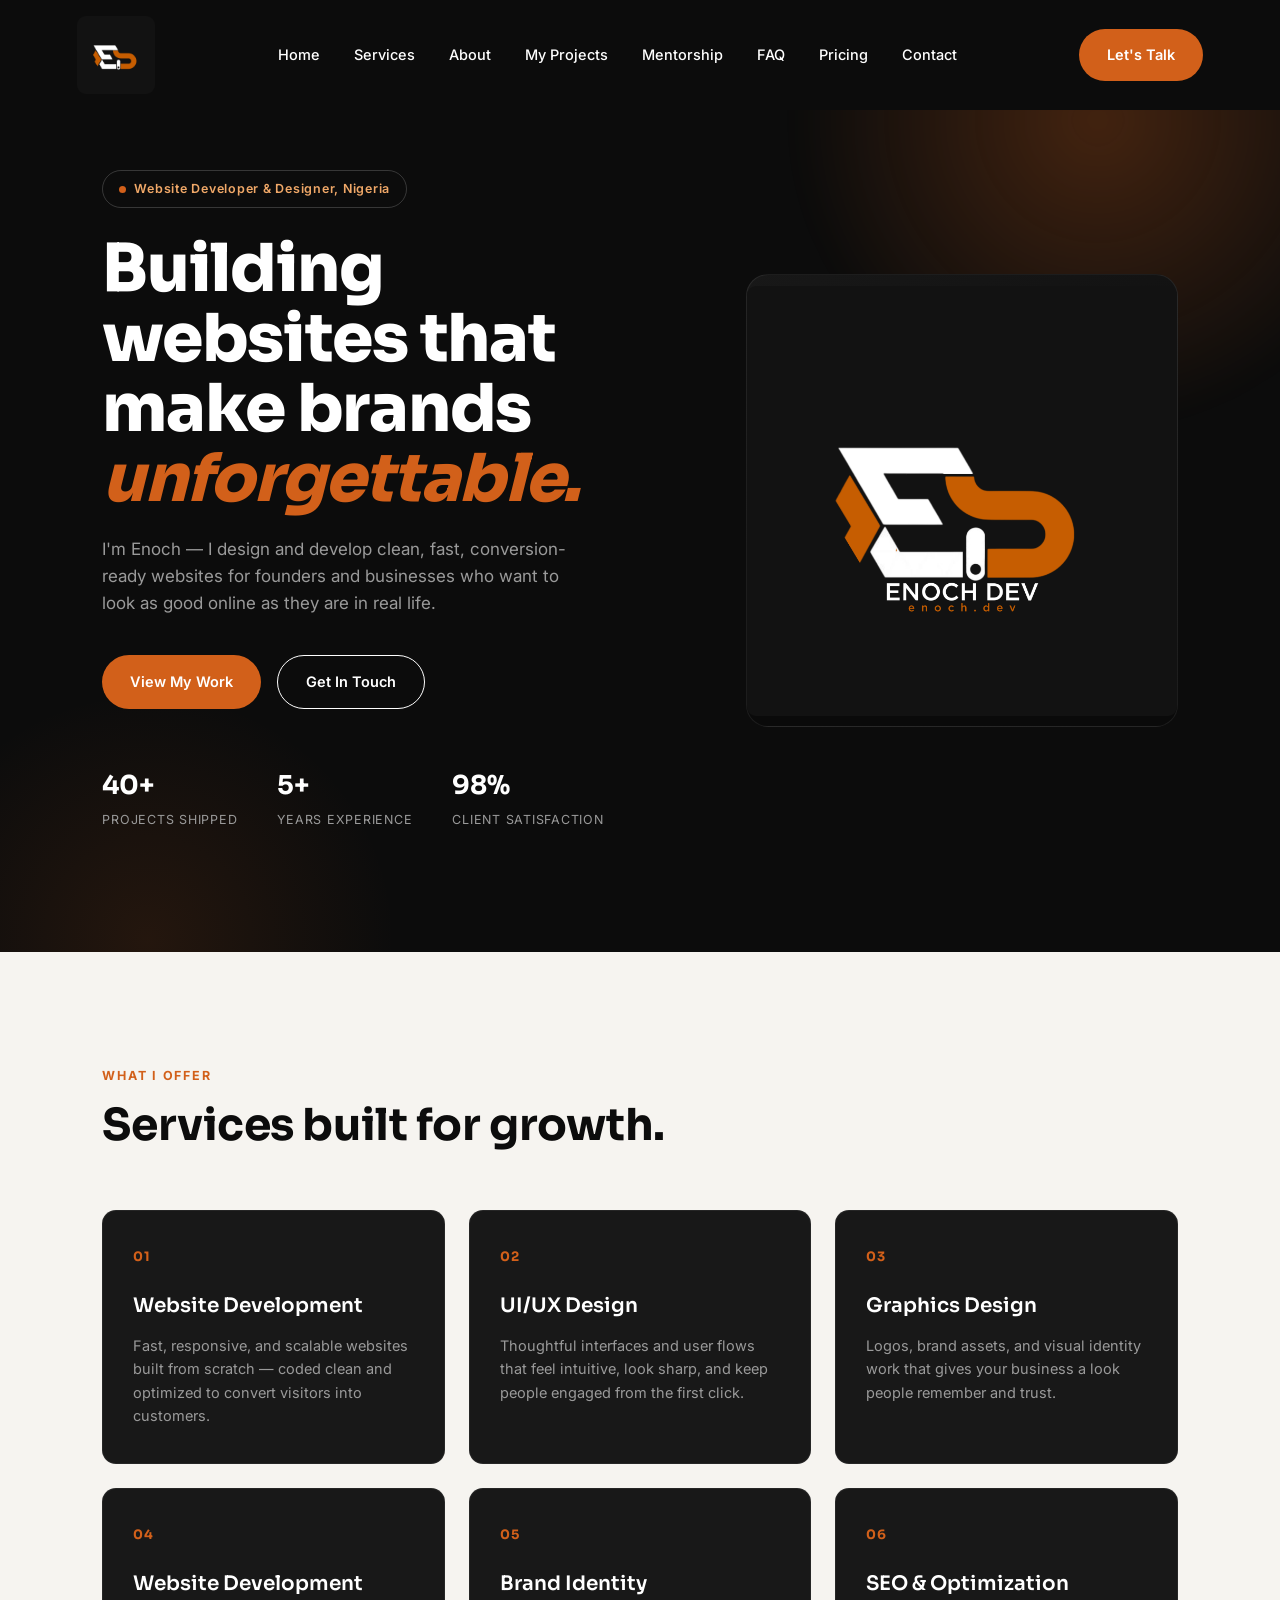
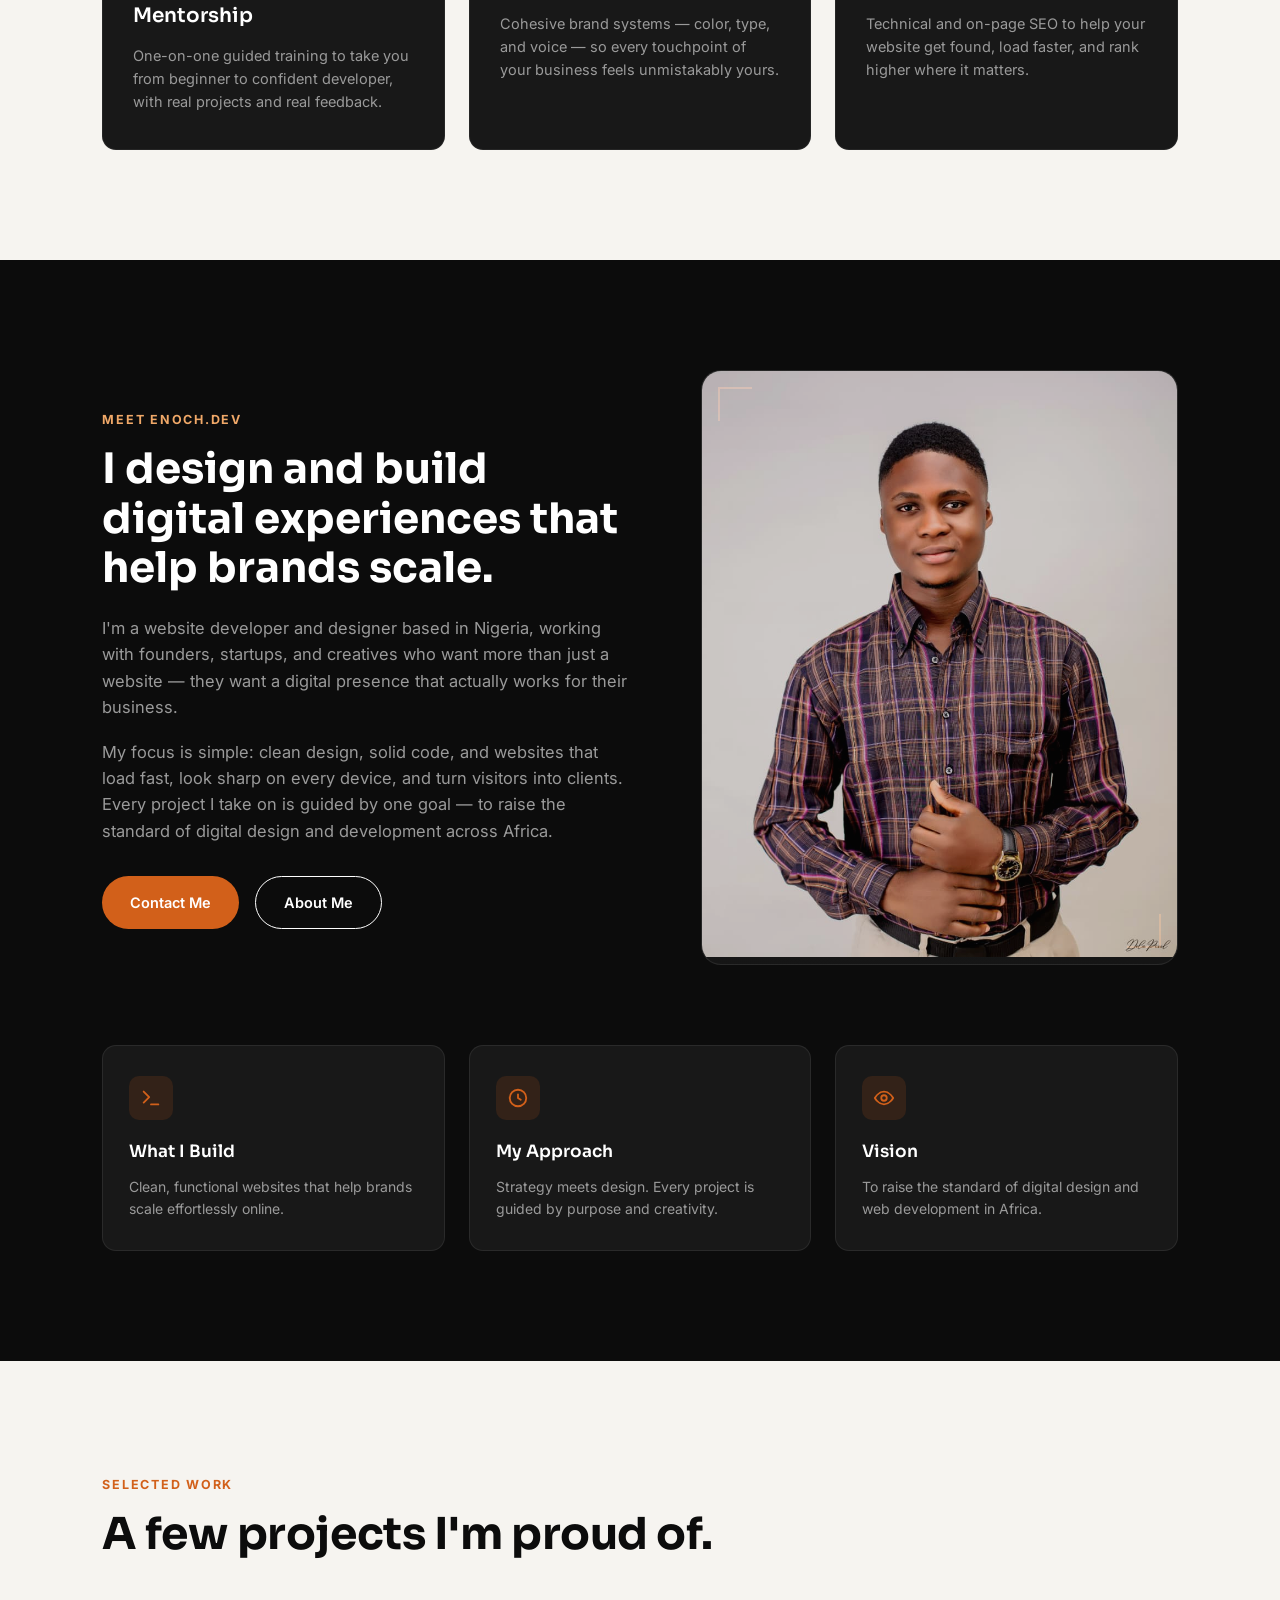
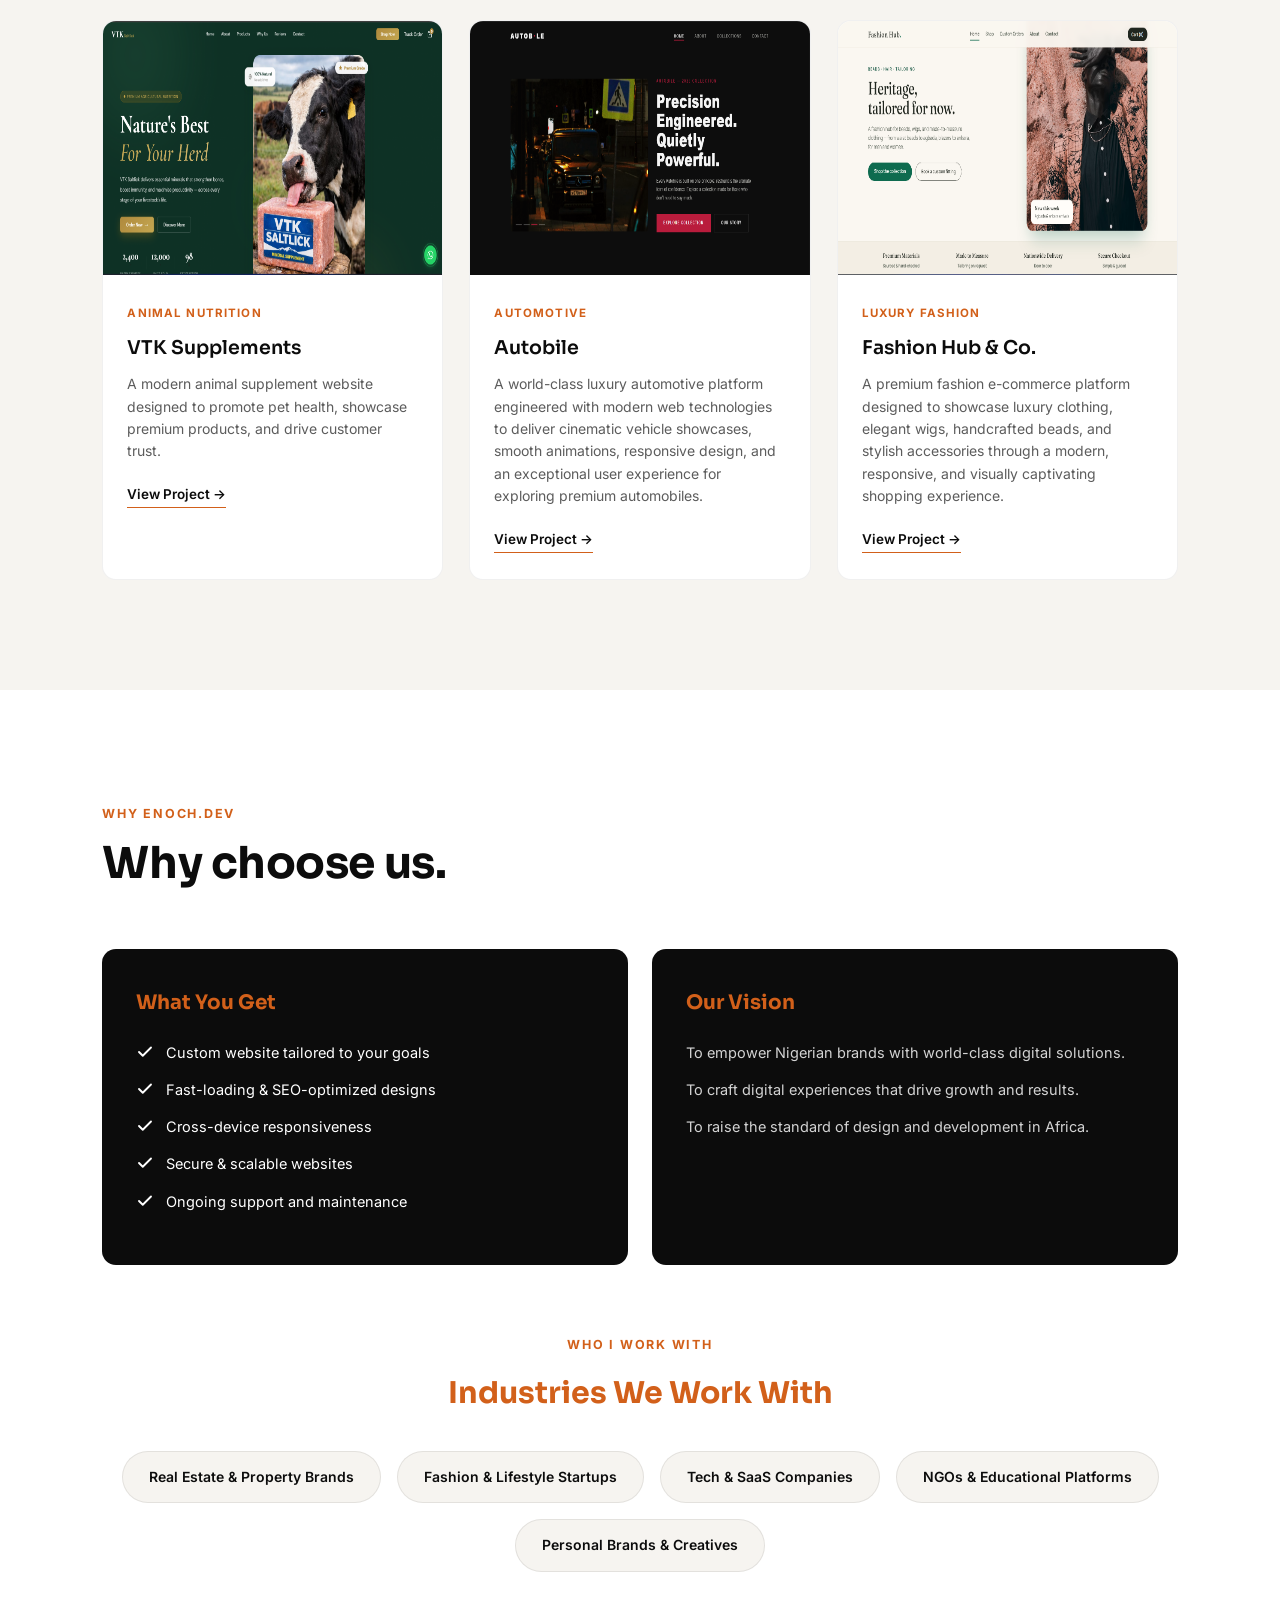
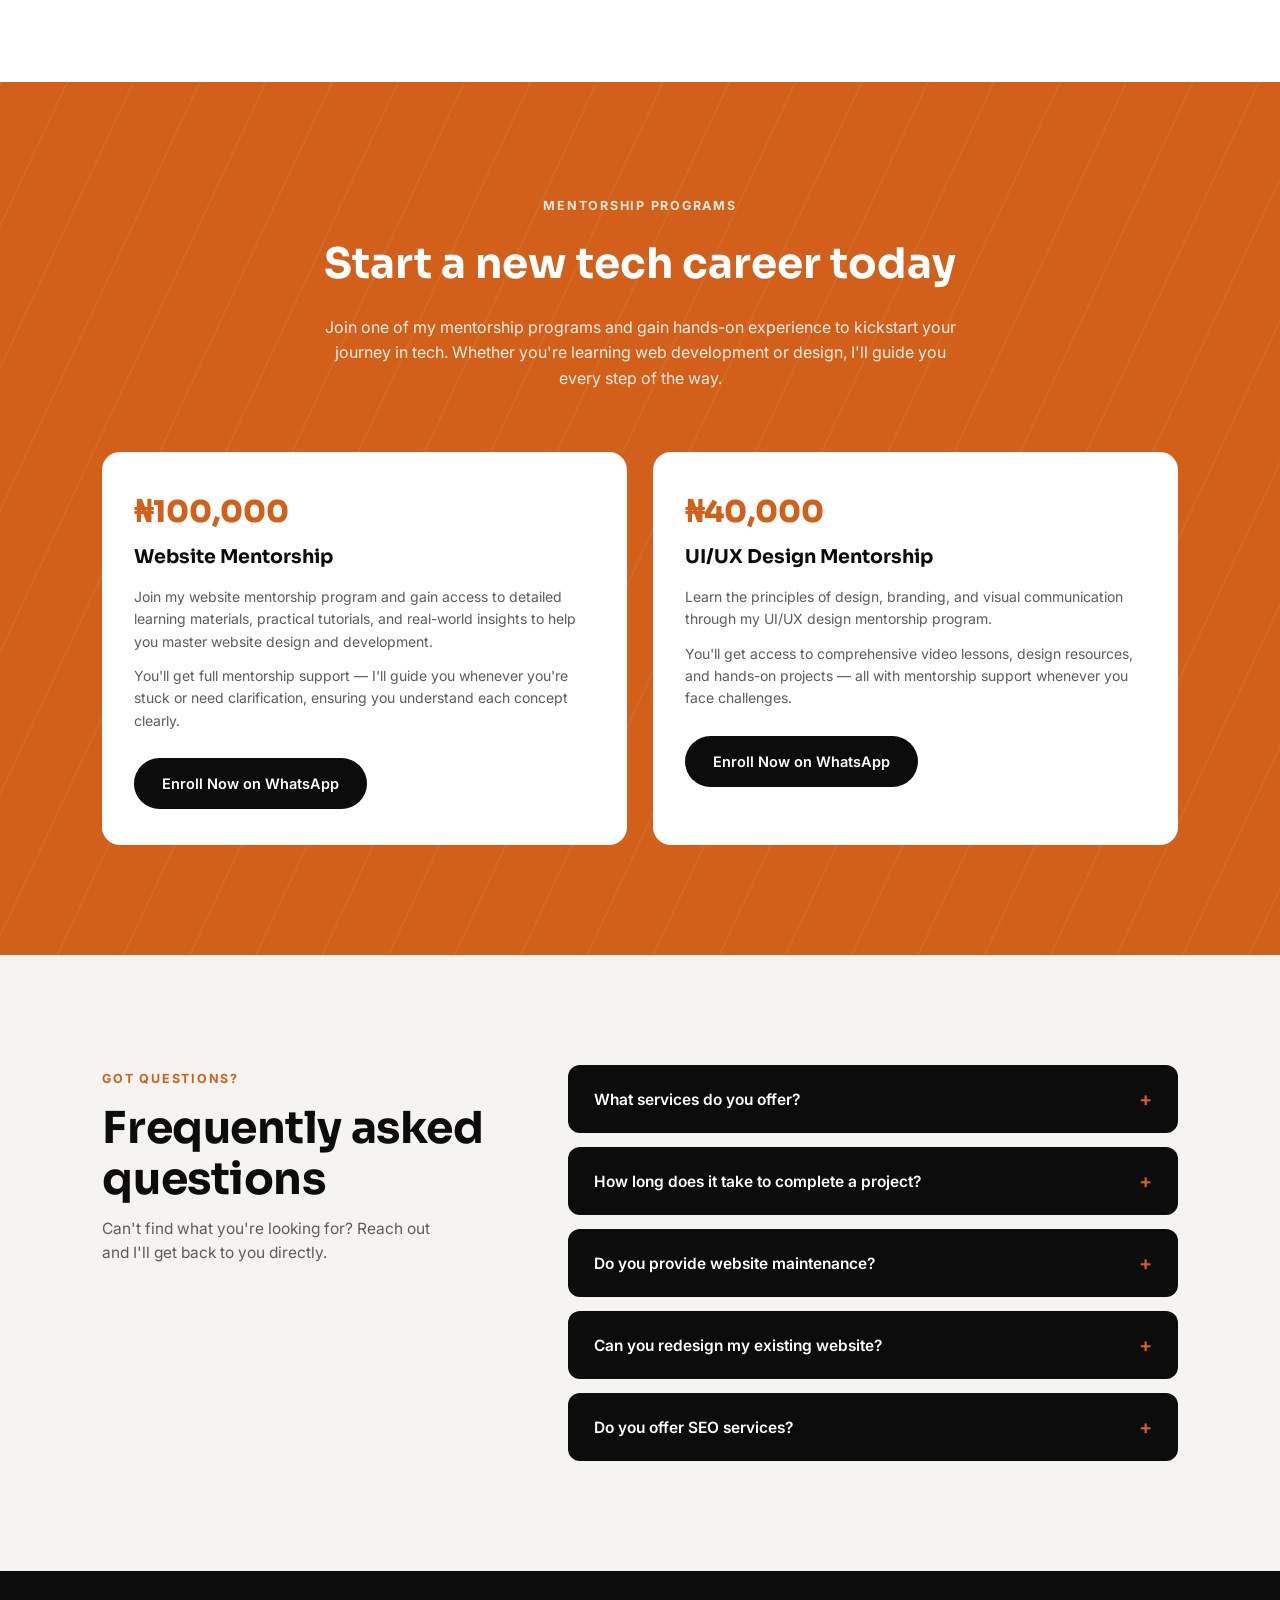
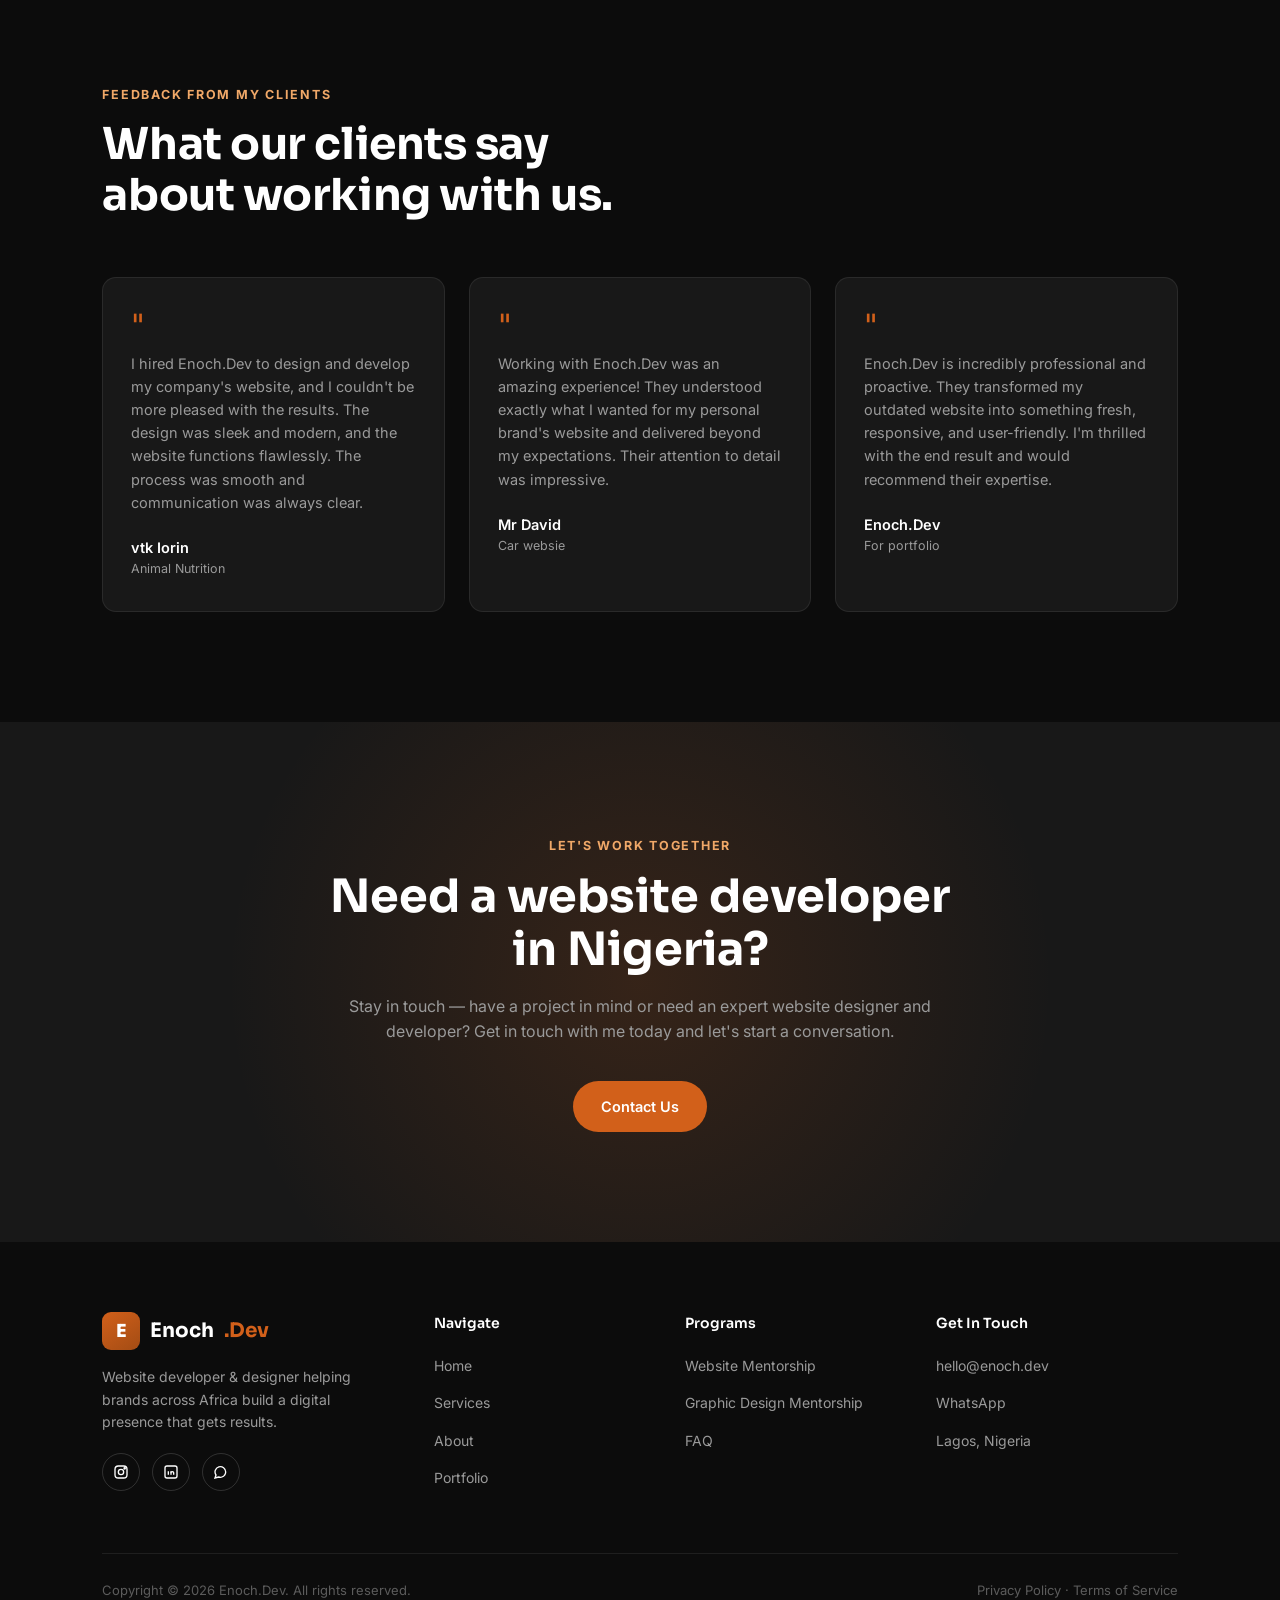
==== index.html @ e86ddc19 "updated portfolio" ====
<!DOCTYPE html>
<html lang="en">

<head>
    <meta charset="UTF-8">
    <meta name="viewport" content="width=device-width, initial-scale=1.0">
    <link rel="icon" type="image/jpeg" href="logo 2.jpeg">

    <title>Enoch.Dev — Website Developer & Designer in Nigeria</title>
    <link rel="preconnect" href="https://fonts.googleapis.com">
    <link
        href="https://fonts.googleapis.com/css2?family=Sora:wght@400;500;600;700;800&family=Inter:wght@400;500;600;700&display=swap"
        rel="stylesheet">
    <style>
        :root {
            --black: #0c0c0c;
            --black-card: #181818;
            --black-soft: #232323;
            --white: #ffffff;
            --off-white: #f6f4f0;
            --orange: #D2601A;
            --orange-dark: #A34C14;
            --orange-light: #F0A868;
            --muted: #9a9a9a;
            --muted-dark: #5c5c5c;
            --font-display: 'Sora', sans-serif;
            --font-body: 'Inter', sans-serif;
            --radius: 14px;
            --ease: cubic-bezier(.16, .84, .44, 1);
        }

        * {
            margin: 0;
            padding: 0;
            box-sizing: border-box;
        }

        html {
            scroll-behavior: smooth;
        }

        body {
            font-family: var(--font-body);
            background: var(--off-white);
            color: var(--black);
            line-height: 1.6;
            overflow-x: hidden;
        }

        img {
            max-width: 100%;
            display: block;
        }

        a {
            text-decoration: none;
            color: inherit;
        }

        ul {
            list-style: none;
        }

        button {
            font-family: inherit;
            cursor: pointer;
            border: none;
        }

        .eyebrow {
            display: inline-block;
            font-family: var(--font-body);
            font-size: 12.5px;
            font-weight: 700;
            letter-spacing: .14em;
            text-transform: uppercase;
            color: var(--orange);
            margin-bottom: 14px;
        }

        .section-title {
            font-family: var(--font-display);
            font-weight: 700;
            font-size: clamp(28px, 4.2vw, 44px);
            line-height: 1.15;
            letter-spacing: -0.01em;
        }

        .section {
            padding: 110px 8vw;
            position: relative;
        }

        .container {
            max-width: 1200px;
            margin: 0 auto;
        }

        .reveal {
            opacity: 0;
            transform: translateY(36px);
            transition: opacity .8s var(--ease), transform .8s var(--ease);
        }

        .reveal.in-view {
            opacity: 1;
            transform: translateY(0);
        }

        .reveal-stagger>* {
            opacity: 0;
            transform: translateY(30px);
            transition: opacity .7s var(--ease), transform .7s var(--ease);
        }

        .reveal-stagger.in-view>* {
            opacity: 1;
            transform: translateY(0);
        }

        .reveal-stagger.in-view>*:nth-child(1) {
            transition-delay: .02s;
        }

        .reveal-stagger.in-view>*:nth-child(2) {
            transition-delay: .1s;
        }

        .reveal-stagger.in-view>*:nth-child(3) {
            transition-delay: .18s;
        }

        .reveal-stagger.in-view>*:nth-child(4) {
            transition-delay: .26s;
        }

        .reveal-stagger.in-view>*:nth-child(5) {
            transition-delay: .34s;
        }

        .reveal-stagger.in-view>*:nth-child(6) {
            transition-delay: .42s;
        }

        .reveal-left {
            opacity: 0;
            transform: translateX(-46px);
            transition: opacity .9s var(--ease), transform .9s var(--ease);
        }

        .reveal-left.in-view {
            opacity: 1;
            transform: translateX(0);
        }

        .reveal-right {
            opacity: 0;
            transform: translateX(46px);
            transition: opacity .9s var(--ease), transform .9s var(--ease);
        }

        .reveal-right.in-view {
            opacity: 1;
            transform: translateX(0);
        }

        .btn {
            display: inline-flex;
            align-items: center;
            gap: 8px;
            padding: 14px 28px;
            border-radius: 100px;
            font-weight: 600;
            font-size: 14.5px;
            transition: transform .35s var(--ease), box-shadow .35s var(--ease), background .3s, color .3s;
            white-space: nowrap;
        }

        .btn-primary {
            background: var(--orange);
            color: var(--white);
            box-shadow: 0 0 0 0 rgba(210, 96, 26, .4);
        }

        .btn-primary:hover {
            background: var(--orange-dark);
            transform: translateY(-3px);
            box-shadow: 0 10px 24px -8px rgba(210, 96, 26, .55);
        }

        .btn-outline {
            background: transparent;
            border: 1.5px solid currentColor;
            color: inherit;
        }

        .btn-outline:hover {
            background: var(--orange);
            border-color: var(--orange);
            color: var(--white);
            transform: translateY(-3px);
        }

        .btn-white {
            background: var(--white);
            color: var(--black);
        }

        .btn-white:hover {
            background: var(--black);
            color: var(--white);
            transform: translateY(-3px);
        }

        .btn-black {
            background: var(--black);
            color: var(--white);
        }

        .btn-black:hover {
            background: var(--orange);
            color: var(--white);
            transform: translateY(-3px);
        }

        /* ===== NAV ===== */
        #navbar {
            position: fixed;
            top: 0;
            left: 0;
            width: 100%;
            z-index: 1000;
            background: var(--black);
            padding: 16px 6vw;
            display: flex;
            align-items: center;
            justify-content: space-between;
            transition: padding .35s var(--ease), box-shadow .35s var(--ease);
        }

        #navbar.scrolled {
            padding: 10px 6vw;
            box-shadow: 0 8px 30px -12px rgba(0, 0, 0, .6);
        }

        .logo {
            display: flex;
            align-items: center;
            gap: 10px;
            font-family: var(--font-display);
            font-weight: 700;
            font-size: 20px;
            color: var(--white);
        }

        .logo-mark {
            width: 38px;
            height: 38px;
            border-radius: 9px;
            background: linear-gradient(145deg, var(--orange), var(--orange-dark));
            display: flex;
            align-items: center;
            justify-content: center;
            font-family: var(--font-display);
            font-weight: 800;
            font-size: 18px;
            color: var(--white);
            flex-shrink: 0;
        }

        .logo .accent {
            color: var(--orange);
        }

        /* Glowing logo wrapper */
        .logo-wrap {
            width: 78px;
            height: 78px;
            border-radius: 9px;
            flex-shrink: 0;
            cursor: pointer;
            transition: box-shadow .35s var(--ease), transform .35s var(--ease);
        }

        .logo-wrap img {
            width: 100%;
            height: 100%;
            border-radius: 9px;
            object-fit: cover;
        }

        .logo-wrap:hover {
            box-shadow:
                0 0 4px var(--orange),
                0 0 10px var(--orange-light);
            transform: scale(1.03);
        }

        .nav-links {
            display: flex;
            align-items: center;
            gap: 34px;
        }

        .nav-links a {
            color: var(--white);
            font-size: 14.5px;
            font-weight: 500;
            position: relative;
            padding: 4px 0;
            transition: color .3s;
        }

        .nav-links a::after {
            content: '';
            position: absolute;
            left: 0;
            bottom: -2px;
            width: 0;
            height: 1.5px;
            background: var(--orange);
            transition: width .35s var(--ease);
        }

        .nav-links a:hover {
            color: var(--orange);
        }

        .nav-links a:hover::after {
            width: 100%;
        }

        .nav-cta-wrap {
            display: flex;
            align-items: center;
            gap: 22px;
        }

        .nav-burger {
            display: none;
            flex-direction: column;
            gap: 5px;
            background: none;
            padding: 6px;
        }

        .nav-burger span {
            width: 24px;
            height: 2px;
            background: var(--white);
            border-radius: 2px;
            transition: .3s;
        }

        .nav-burger.open span:nth-child(1) {
            transform: translateY(7px) rotate(45deg);
        }

        .nav-burger.open span:nth-child(2) {
            opacity: 0;
        }

        .nav-burger.open span:nth-child(3) {
            transform: translateY(-7px) rotate(-45deg);
        }

        /* ===== HERO ===== */
        #home {
            background: var(--black);
            color: var(--white);
            padding: 170px 8vw 120px;
            position: relative;
            overflow: hidden;
            min-height: 92vh;
            display: flex;
            align-items: center;
        }

        #home::before {
            content: '';
            position: absolute;
            top: -20%;
            right: -10%;
            width: 620px;
            height: 620px;
            background: radial-gradient(circle, rgba(210, 96, 26, .28), transparent 70%);
            border-radius: 50%;
            filter: blur(10px);
            animation: float1 9s ease-in-out infinite;
        }

        #home::after {
            content: '';
            position: absolute;
            bottom: -25%;
            left: -8%;
            width: 500px;
            height: 500px;
            background: radial-gradient(circle, rgba(210, 96, 26, .12), transparent 70%);
            border-radius: 50%;
            animation: float2 11s ease-in-out infinite;
        }

        @keyframes float1 {

            0%,
            100% {
                transform: translate(0, 0);
            }

            50% {
                transform: translate(-30px, 40px);
            }
        }

        @keyframes float2 {

            0%,
            100% {
                transform: translate(0, 0);
            }

            50% {
                transform: translate(30px, -30px);
            }
        }

        .hero-grid {
            display: grid;
            grid-template-columns: 1.15fr .85fr;
            gap: 60px;
            align-items: center;
            max-width: 1200px;
            margin: 0 auto;
            position: relative;
            z-index: 2;
            width: 100%;
        }

        .hero-eyebrow {
            display: inline-flex;
            align-items: center;
            gap: 8px;
            border: 1px solid rgba(255, 255, 255, .18);
            padding: 8px 16px;
            border-radius: 100px;
            font-size: 12.5px;
            font-weight: 600;
            letter-spacing: .06em;
            color: var(--orange-light);
            margin-bottom: 26px;
            opacity: 0;
            animation: fadeUp .8s var(--ease) .1s forwards;
        }

        .hero-eyebrow .dot {
            width: 7px;
            height: 7px;
            border-radius: 50%;
            background: var(--orange);
            animation: pulse 1.8s infinite;
        }

        @keyframes pulse {

            0%,
            100% {
                opacity: 1;
            }

            50% {
                opacity: .3;
            }
        }

        h1.hero-title {
            font-family: var(--font-display);
            font-weight: 800;
            font-size: clamp(38px, 5.4vw, 66px);
            line-height: 1.06;
            letter-spacing: -0.02em;
            opacity: 0;
            animation: fadeUp .9s var(--ease) .22s forwards;
        }

        h1.hero-title .accent {
            color: var(--orange);
            font-style: italic;
        }

        .hero-sub {
            margin-top: 22px;
            font-size: 17px;
            color: var(--muted);
            max-width: 480px;
            opacity: 0;
            animation: fadeUp .9s var(--ease) .36s forwards;
        }

        .hero-actions {
            margin-top: 38px;
            display: flex;
            gap: 16px;
            flex-wrap: wrap;
            opacity: 0;
            animation: fadeUp .9s var(--ease) .5s forwards;
        }

        @keyframes fadeUp {
            from {
                opacity: 0;
                transform: translateY(24px);
            }

            to {
                opacity: 1;
                transform: translateY(0);
            }
        }

        .hero-stats {
            margin-top: 56px;
            display: flex;
            gap: 40px;
            opacity: 0;
            animation: fadeUp .9s var(--ease) .64s forwards;
        }

        .hero-stats div b {
            display: block;
            font-family: var(--font-display);
            font-size: 26px;
            font-weight: 700;
            color: var(--white);
        }

        .hero-stats div span {
            font-size: 12.5px;
            color: var(--muted);
            text-transform: uppercase;
            letter-spacing: .06em;
        }

        .hero-visual {
            position: relative;
            aspect-ratio: 1/1.05;
            border-radius: 22px;
            background: linear-gradient(160deg, var(--black-card), #0a0a0a 70%);
            border: 1px solid rgba(255, 255, 255, .08);
            display: flex;
            align-items: center;
            justify-content: center;
            opacity: 0;
            animation: fadeUp 1s var(--ease) .3s forwards;
        }

        .hero-visual img {
            width: 100%;
            height: 100%;
            border-radius: 9px;
            object-fit: cover;
        }

        .hero-visual .tag {
            position: absolute;
            bottom: 22px;
            left: 22px;
            right: 22px;
            background: rgba(12, 12, 12, .7);
            backdrop-filter: blur(6px);
            border: 1px solid rgba(255, 255, 255, .1);
            border-radius: 12px;
            padding: 14px 16px;
            font-size: 13px;
            color: var(--muted);
        }

        .hero-visual .tag b {
            color: var(--white);
            display: block;
            font-size: 14px;
            margin-bottom: 2px;
        }

        /* ===== SERVICES ===== */
        #services {
            background: var(--off-white);
        }

        .head-row {
            max-width: 640px;
            margin-bottom: 60px;
        }

        .services-grid {
            display: grid;
            grid-template-columns: repeat(3, 1fr);
            gap: 24px;
        }

        .service-card {
            background: var(--black-card);
            border-radius: var(--radius);
            padding: 36px 30px;
            color: var(--white);
            transition: transform .45s var(--ease), background .45s var(--ease), box-shadow .45s var(--ease);
            position: relative;
            overflow: hidden;
            border: 1px solid rgba(255, 255, 255, .06);
        }

        .service-card::before {
            content: '';
            position: absolute;
            inset: 0;
            background: linear-gradient(135deg, var(--orange), var(--orange-dark));
            opacity: 0;
            transition: opacity .45s var(--ease);
            z-index: 0;
        }

        .service-card>* {
            position: relative;
            z-index: 1;
        }

        .service-card:hover {
            transform: translateY(-8px);
            box-shadow: 0 22px 40px -18px rgba(0, 0, 0, .5);
        }

        .service-card:hover::before {
            opacity: 1;
        }

        .service-num {
            font-family: var(--font-display);
            font-size: 13px;
            color: var(--orange);
            font-weight: 700;
            letter-spacing: .08em;
            margin-bottom: 22px;
            display: block;
            transition: color .4s;
        }

        .service-card:hover .service-num {
            color: rgba(255, 255, 255, .75);
        }

        .service-card h3 {
            font-family: var(--font-display);
            font-size: 20px;
            font-weight: 600;
            margin-bottom: 12px;
        }

        .service-card p {
            font-size: 14.5px;
            color: var(--muted);
            transition: color .4s;
        }

        .service-card:hover p {
            color: rgba(255, 255, 255, .88);
        }

        /* ===== ABOUT ===== */
        #about {
            background: var(--black);
            color: var(--white);
        }

        .about-grid {
            display: grid;
            grid-template-columns: 1fr .9fr;
            gap: 70px;
            align-items: center;
        }

        #about .eyebrow {
            color: var(--orange-light);
        }

        #about h2 {
            font-family: var(--font-display);
            font-weight: 700;
            font-size: clamp(28px, 4vw, 42px);
            line-height: 1.18;
            margin-bottom: 22px;
        }

        #about p.lead {
            font-size: 16.5px;
            color: var(--muted);
            margin-bottom: 18px;
        }

        .about-actions {
            display: flex;
            gap: 16px;
            margin-top: 32px;
            flex-wrap: wrap;
        }

        .about-photo {
            position: relative;
            aspect-ratio: 4/5;
            border-radius: 20px;
            overflow: hidden;
            background: linear-gradient(155deg, var(--black-card), #151515);
            border: 1px solid rgba(255, 255, 255, .08);
            display: flex;
            align-items: center;
            justify-content: center;
            flex-direction: column;
            gap: 14px;
        }

        .about-photo img {
            width: 100%;
            opacity: .85;
        }

        .about-photo span {
            font-size: 12.5px;
            color: var(--muted);
            letter-spacing: .04em;
        }

        .about-photo .frame-corner {
            position: absolute;
            width: 34px;
            height: 34px;
            border: 2px solid var(--orange);
        }

        .about-photo .fc-tl {
            top: 16px;
            left: 16px;
            border-right: none;
            border-bottom: none;
        }

        .about-photo .fc-br {
            bottom: 16px;
            right: 16px;
            border-left: none;
            border-top: none;
        }

        .pillars {
            margin-top: 80px;
            display: grid;
            grid-template-columns: repeat(3, 1fr);
            gap: 24px;
        }

        .pillar-card {
            background: var(--black-card);
            border: 1px solid rgba(255, 255, 255, .08);
            border-radius: var(--radius);
            padding: 30px 26px;
        }

        .pillar-card .pillar-icon {
            width: 44px;
            height: 44px;
            border-radius: 10px;
            background: rgba(210, 96, 26, .14);
            display: flex;
            align-items: center;
            justify-content: center;
            margin-bottom: 18px;
        }

        .pillar-card .pillar-icon svg {
            width: 22px;
            height: 22px;
            stroke: var(--orange);
        }

        .pillar-card h4 {
            font-family: var(--font-display);
            font-size: 17px;
            font-weight: 600;
            margin-bottom: 10px;
        }

        .pillar-card p {
            font-size: 14px;
            color: var(--muted);
        }

        /* ===== PORTFOLIO ===== */
        #portfolio {
            background: var(--off-white);
        }

        .portfolio-grid {
            display: grid;
            grid-template-columns: repeat(3, 1fr);
            gap: 26px;
        }

        .project-card {
            background: var(--white);
            border-radius: var(--radius);
            overflow: hidden;
            border: 1px solid rgba(0, 0, 0, .06);
            transition: transform .45s var(--ease), box-shadow .45s var(--ease);
        }

        .project-card:hover {
            transform: translateY(-8px);
            box-shadow: 0 26px 44px -22px rgba(0, 0, 0, .25);
        }

        .project-thumb {
            aspect-ratio: 4/3;
            position: relative;
            overflow: hidden;
            display: flex;
            align-items: center;
            justify-content: center;
        }

        .project-thumb img{
            width: 100%;
            height: 100%;
            transition: transform .6s var(--ease);
        }

        .project-card:hover .project-thumb img {
            transform: scale(1.08) rotate(-3deg);
        }

        .thumb-1 {
            background: linear-gradient(150deg, #1c1c1c, #3a2213);
        }

        .thumb-2 {
            background: linear-gradient(150deg, #20140a, #D2601A);
        }

        .thumb-3 {
            background: linear-gradient(150deg, #161616, #4a2c12);
        }

        .project-body {
            padding: 24px 24px 26px;
        }

        .project-tag {
            font-size: 11.5px;
            font-weight: 700;
            letter-spacing: .1em;
            text-transform: uppercase;
            color: var(--orange);
        }

        .project-body h3 {
            font-family: var(--font-display);
            font-size: 19px;
            font-weight: 600;
            margin: 8px 0 10px;
        }

        .project-body p {
            font-size: 14px;
            color: var(--muted-dark);
            margin-bottom: 18px;
        }

        .view-project {
            display: inline-flex;
            align-items: center;
            gap: 6px;
            font-size: 13.5px;
            font-weight: 600;
            color: var(--black);
            border-bottom: 1.5px solid var(--orange);
            padding-bottom: 2px;
            transition: gap .3s, color .3s;
        }

        .view-project:hover {
            gap: 11px;
            color: var(--orange-dark);
        }

        /* ===== WHY CHOOSE US ===== */
        #why-us {
            background: var(--white);
        }

        .why-grid {
            display: grid;
            grid-template-columns: 1fr 1fr;
            gap: 24px;
            margin-bottom: 70px;
        }

        .why-card {
            background: var(--black);
            border-radius: var(--radius);
            padding: 38px 34px;
            color: var(--white);
        }

        .why-card h3 {
            font-family: var(--font-display);
            font-size: 20px;
            font-weight: 700;
            color: var(--orange);
            margin-bottom: 22px;
        }

        .why-card ul li {
            display: flex;
            align-items: flex-start;
            gap: 12px;
            font-size: 14.5px;
            color: var(--white);
            margin-bottom: 14px;
        }

        .why-card ul li svg {
            width: 18px;
            height: 18px;
            flex-shrink: 0;
            stroke: var(--white);
            margin-top: 2px;
        }

        .why-card.vision p {
            font-size: 14.5px;
            color: rgba(255, 255, 255, .82);
            margin-bottom: 14px;
        }

        .industries {
            text-align: center;
        }

        .industries .eyebrow {
            display: block;
            text-align: center;
        }

        .industries h3 {
            font-family: var(--font-display);
            font-size: clamp(22px, 3vw, 30px);
            font-weight: 700;
            color: var(--orange);
            margin-bottom: 34px;
        }

        .industries-list {
            display: flex;
            flex-wrap: wrap;
            justify-content: center;
            gap: 16px;
        }

        .industry-pill {
            padding: 14px 26px;
            border-radius: 100px;
            background: var(--off-white);
            border: 1px solid rgba(0, 0, 0, .08);
            font-size: 14px;
            font-weight: 600;
            color: var(--black);
            transition: background .35s var(--ease), color .35s var(--ease), transform .35s var(--ease), border-color .35s;
        }

        .industry-pill:hover {
            background: var(--orange);
            color: var(--white);
            transform: translateY(-4px);
            border-color: var(--orange);
        }

        /* ===== MENTORSHIP ===== */
        #mentorship {
            background: var(--orange);
            color: var(--white);
            text-align: center;
            position: relative;
            overflow: hidden;
        }

        #mentorship::before {
            content: '';
            position: absolute;
            inset: 0;
            background: repeating-linear-gradient(115deg, rgba(255, 255, 255, .05) 0 2px, transparent 2px 60px);
            pointer-events: none;
        }

        #mentorship .head {
            max-width: 640px;
            margin: 0 auto 60px;
            position: relative;
            z-index: 1;
        }

        #mentorship .eyebrow {
            color: rgba(255, 255, 255, .85);
        }

        #mentorship h2 {
            font-family: var(--font-display);
            font-weight: 700;
            font-size: clamp(28px, 4vw, 42px);
            margin-bottom: 18px;
        }

        #mentorship .head p {
            font-size: 16px;
            color: rgba(255, 255, 255, .9);
        }

        .mentorship-grid {
            display: grid;
            grid-template-columns: 1fr 1fr;
            gap: 26px;
            position: relative;
            z-index: 1;
        }

        .mentor-card {
            background: var(--white);
            color: var(--black);
            border-radius: 18px;
            padding: 36px 32px;
            text-align: left;
            transition: transform .45s var(--ease), box-shadow .45s var(--ease);
        }

        .mentor-card:hover {
            transform: translateY(-8px);
            box-shadow: 0 26px 46px -20px rgba(0, 0, 0, .35);
        }

        .mentor-price {
            font-family: var(--font-display);
            font-size: 30px;
            font-weight: 800;
            color: var(--orange);
            margin-bottom: 6px;
        }

        .mentor-card h3 {
            font-family: var(--font-display);
            font-size: 19px;
            font-weight: 700;
            margin-bottom: 14px;
        }

        .mentor-card p {
            font-size: 14px;
            color: var(--muted-dark);
            margin-bottom: 12px;
        }

        .mentor-card .btn {
            margin-top: 14px;
        }

        /* ===== FAQ ===== */
        #faq {
            background: var(--off-white);
        }

        .faq-layout {
            display: grid;
            grid-template-columns: .8fr 1.2fr;
            gap: 60px;
        }

        #faq .head p {
            color: var(--muted-dark);
            font-size: 15.5px;
            margin-top: 12px;
            max-width: 340px;
        }

        .faq-list {
            display: flex;
            flex-direction: column;
            gap: 14px;
        }

        .faq-item {
            background: var(--black);
            border-radius: 12px;
            overflow: hidden;
            transition: background .3s;
        }

        .faq-q {
            width: 100%;
            display: flex;
            align-items: center;
            justify-content: space-between;
            padding: 22px 26px;
            background: none;
            color: var(--white);
            font-size: 15.5px;
            font-weight: 600;
            text-align: left;
        }

        .faq-q .plus {
            font-size: 20px;
            color: var(--orange);
            transition: transform .4s var(--ease);
            flex-shrink: 0;
            margin-left: 16px;
        }

        .faq-item.open .plus {
            transform: rotate(45deg);
        }

        .faq-a {
            max-height: 0;
            overflow: hidden;
            transition: max-height .45s var(--ease), padding .45s var(--ease);
            padding: 0 26px;
        }

        .faq-a p {
            font-size: 14.5px;
            color: var(--muted);
            padding-bottom: 0;
        }

        .faq-item.open .faq-a {
            max-height: 200px;
            padding: 0 26px 22px;
        }

        /* ===== TESTIMONIALS ===== */
        #testimonials {
            background: var(--black);
            color: var(--white);
        }

        #testimonials .head {
            max-width: 560px;
            margin-bottom: 56px;
        }

        #testimonials .eyebrow {
            color: var(--orange-light);
        }

        .testi-grid {
            display: grid;
            grid-template-columns: repeat(3, 1fr);
            gap: 24px;
        }

        .testi-card {
            background: var(--black-card);
            border: 1px solid rgba(255, 255, 255, .08);
            border-radius: var(--radius);
            padding: 32px 28px;
            transition: transform .4s var(--ease);
        }

        .testi-card:hover {
            transform: translateY(-6px);
        }

        .testi-quote {
            font-size: 32px;
            color: var(--orange);
            font-family: var(--font-display);
            line-height: 1;
            margin-bottom: 10px;
        }

        .testi-card p {
            font-size: 14.5px;
            color: var(--muted);
            margin-bottom: 22px;
        }

        .testi-name {
            font-weight: 600;
            font-size: 14.5px;
            color: var(--white);
        }

        .testi-role {
            font-size: 12.5px;
            color: var(--muted);
        }

        /* ===== CONTACT CTA ===== */
        #contact-cta {
            background: var(--black-card);
            color: var(--white);
            text-align: center;
            position: relative;
            overflow: hidden;
        }

        #contact-cta::before {
            content: '';
            position: absolute;
            top: 50%;
            left: 50%;
            width: 900px;
            height: 900px;
            background: radial-gradient(circle, rgba(210, 96, 26, .16), transparent 65%);
            transform: translate(-50%, -50%);
        }

        #contact-cta .inner {
            position: relative;
            z-index: 1;
            max-width: 640px;
            margin: 0 auto;
        }

        #contact-cta .eyebrow {
            color: var(--orange-light);
        }

        #contact-cta h2 {
            font-family: var(--font-display);
            font-weight: 700;
            font-size: clamp(28px, 4.4vw, 46px);
            margin-bottom: 18px;
            line-height: 1.15;
        }

        #contact-cta p {
            font-size: 16px;
            color: var(--muted);
            margin-bottom: 36px;
        }

        /* ===== FOOTER ===== */
        footer {
            background: var(--black);
            color: var(--white);
            padding: 70px 8vw 26px;
        }

        .footer-grid {
            display: grid;
            grid-template-columns: 1.4fr 1fr 1fr 1.2fr;
            gap: 50px;
            padding-bottom: 50px;
            border-bottom: 1px solid rgba(255, 255, 255, .08);
        }

        .footer-brand p {
            font-size: 14px;
            color: var(--muted);
            margin: 16px 0 20px;
            max-width: 280px;
        }

        .footer-social {
            display: flex;
            gap: 12px;
        }

        .footer-social a {
            width: 38px;
            height: 38px;
            border-radius: 50%;
            border: 1px solid rgba(255, 255, 255, .15);
            display: flex;
            align-items: center;
            justify-content: center;
            transition: .3s;
        }

        .footer-social a:hover {
            background: var(--orange);
            border-color: var(--orange);
            transform: translateY(-3px);
        }

        .footer-social svg {
            width: 16px;
            height: 16px;
            stroke: var(--white);
        }

        .footer-col h5 {
            font-family: var(--font-display);
            font-size: 14px;
            font-weight: 600;
            margin-bottom: 18px;
            color: var(--white);
        }

        .footer-col ul li {
            margin-bottom: 12px;
        }

        .footer-col ul li a {
            font-size: 14px;
            color: var(--muted);
            transition: color .3s;
        }

        .footer-col ul li a:hover {
            color: var(--orange);
        }

        .footer-bottom {
            display: flex;
            justify-content: space-between;
            align-items: center;
            padding-top: 26px;
            font-size: 13px;
            color: var(--muted-dark);
            flex-wrap: wrap;
            gap: 10px;
        }

        .footer-bottom a {
            color: var(--muted-dark);
        }

        .footer-bottom a:hover {
            color: var(--orange);
        }

        @media (max-width:900px) {
            .nav-links {
                position: fixed;
                top: 64px;
                left: 0;
                width: 100%;
                background: var(--black);
                flex-direction: column;
                padding: 20px 8vw 30px;
                gap: 20px;
                transform: translateY(-130%);
                opacity: 0;
                transition: transform .4s var(--ease), opacity .4s;
            }

            .nav-links.open {
                transform: translateY(0);
                opacity: 1;
            }

            .nav-burger {
                display: flex;
            }

            .nav-cta-wrap .btn-primary {
                padding: 10px 18px;
                font-size: 13px;
            }

            .logo-wrap {
                width: 52px;
                height: 52px;
            }

            .hero-grid,
            .about-grid,
            .faq-layout {
                grid-template-columns: 1fr;
            }

            .hero-visual {
                margin-top: 50px;
            }

            .services-grid,
            .pillars,
            .portfolio-grid,
            .testi-grid {
                grid-template-columns: 1fr;
            }

            .why-grid,
            .mentorship-grid {
                grid-template-columns: 1fr;
            }

            .footer-grid {
                grid-template-columns: 1fr 1fr;
            }

            .section {
                padding: 80px 6vw;
            }
        }
    </style>
</head>

<body>

    <!-- ===== NAVBAR ===== -->
    <nav id="navbar">
        <a href="#home" class="logo-wrap" title="Enoch.Dev">
            <img src="logo 2.jpeg" alt="">
        </a>
        <ul class="nav-links" id="navLinks">
            <li><a href="index.html#home">Home</a></li>
            <li><a href="index.html#services">Services</a></li>
            <li><a href="about.html">About</a></li>
            <li><a href="work.html">My Projects</a></li>
            <li><a href="index.html#mentorship">Mentorship</a></li>
            <li><a href="#faq">FAQ</a></li>
            <li><a href="pricing.html">Pricing</a></li>
            <li><a href="contact.html" class="active">Contact</a></li>
        </ul>
        <div class="nav-cta-wrap">
            <a href="#contact-cta" class="btn btn-primary">Let's Talk</a>
            <button class="nav-burger" id="burger" aria-label="Menu"
                aria-expanded="false"><span></span><span></span><span></span></button>
        </div>
    </nav>

    <!-- ===== HOME / HERO ===== -->
    <section id="home">
        <div class="hero-grid">
            <div>
                <div class="hero-eyebrow"><span class="dot"></span> Website Developer & Designer, Nigeria</div>
                <h1 class="hero-title">Building websites that make brands <span class="accent">unforgettable.</span>
                </h1>
                <p class="hero-sub">I'm Enoch — I design and develop clean, fast, conversion-ready websites for founders
                    and businesses who want to look as good online as they are in real life.</p>
                <div class="hero-actions">
                    <a href="#portfolio" class="btn btn-primary">View My Work</a>
                    <a href="#contact-cta" class="btn btn-outline">Get In Touch</a>
                </div>
                <div class="hero-stats">
                    <div><b>40+</b><span>Projects Shipped</span></div>
                    <div><b>5+</b><span>Years Experience</span></div>
                    <div><b>98%</b><span>Client Satisfaction</span></div>
                </div>
            </div>
            <div class="hero-visual">
                <div class="logo2">
                    <img src="logo3.jpeg" alt="">
                </div>
            </div>
    </section>

    <!-- ===== SERVICES ===== -->
    <section id="services" class="section">
        <div class="container">
            <div class="head-row reveal">
                <span class="eyebrow">What I Offer</span>
                <h2 class="section-title">Services built for growth.</h2>
            </div>
            <div class="services-grid reveal-stagger">
                <div class="service-card">
                    <span class="service-num">01</span>
                    <h3>Website Development</h3>
                    <p>Fast, responsive, and scalable websites built from scratch — coded clean and optimized to convert
                        visitors into customers.</p>
                </div>
                <div class="service-card">
                    <span class="service-num">02</span>
                    <h3>UI/UX Design</h3>
                    <p>Thoughtful interfaces and user flows that feel intuitive, look sharp, and keep people engaged
                        from the first click.</p>
                </div>
                <div class="service-card">
                    <span class="service-num">03</span>
                    <h3>Graphics Design</h3>
                    <p>Logos, brand assets, and visual identity work that gives your business a look people remember and
                        trust.</p>
                </div>
                <div class="service-card">
                    <span class="service-num">04</span>
                    <h3>Website Development Mentorship</h3>
                    <p>One-on-one guided training to take you from beginner to confident developer, with real projects
                        and real feedback.</p>
                </div>
                <div class="service-card">
                    <span class="service-num">05</span>
                    <h3>Brand Identity</h3>
                    <p>Cohesive brand systems — color, type, and voice — so every touchpoint of your business feels
                        unmistakably yours.</p>
                </div>
                <div class="service-card">
                    <span class="service-num">06</span>
                    <h3>SEO & Optimization</h3>
                    <p>Technical and on-page SEO to help your website get found, load faster, and rank higher where it
                        matters.</p>
                </div>
            </div>
        </div>
    </section>

    <!-- ===== ABOUT ===== -->
    <section id="about" class="section">
        <div class="container">
            <div class="about-grid">
                <div class="reveal-left">
                    <span class="eyebrow">Meet Enoch.Dev</span>
                    <h2>I design and build digital experiences that help brands scale.</h2>
                    <p class="lead">I'm a website developer and designer based in Nigeria, working with founders,
                        startups, and creatives who want more than just a website — they want a digital presence that
                        actually works for their business.</p>
                    <p class="lead">My focus is simple: clean design, solid code, and websites that load fast, look
                        sharp on every device, and turn visitors into clients. Every project I take on is guided by one
                        goal — to raise the standard of digital design and development across Africa.</p>
                    <div class="about-actions">
                        <a href="#contact-cta" class="btn btn-primary">Contact Me</a>
                        <a href="#portfolio" class="btn btn-outline">About Me</a>
                    </div>
                </div>
                <div class="about-photo reveal-right">
                    <div class="frame-corner fc-tl"></div>
                    <div class="frame-corner fc-br"></div>
                    <img src="enoch.jpg" alt="Enoch Dev" />
                    <circle cx="50" cy="36" r="18" stroke="#D2601A" stroke-width="3" />
                    <path d="M20 88C20 68 33 58 50 58C67 58 80 68 80 88" stroke="#D2601A" stroke-width="3"
                        stroke-linecap="round" />
                </div>
            </div>

            <div class="pillars reveal-stagger">
                <div class="pillar-card">
                    <div class="pillar-icon"><svg viewBox="0 0 24 24" fill="none" stroke-width="2"
                            stroke-linecap="round" stroke-linejoin="round">
                            <path d="M4 17l6-6-6-6M12 19h8" />
                        </svg></div>
                    <h4>What I Build</h4>
                    <p>Clean, functional websites that help brands scale effortlessly online.</p>
                </div>
                <div class="pillar-card">
                    <div class="pillar-icon"><svg viewBox="0 0 24 24" fill="none" stroke-width="2"
                            stroke-linecap="round" stroke-linejoin="round">
                            <circle cx="12" cy="12" r="9" />
                            <path d="M12 8v4l3 2" />
                        </svg></div>
                    <h4>My Approach</h4>
                    <p>Strategy meets design. Every project is guided by purpose and creativity.</p>
                </div>
                <div class="pillar-card">
                    <div class="pillar-icon"><svg viewBox="0 0 24 24" fill="none" stroke-width="2"
                            stroke-linecap="round" stroke-linejoin="round">
                            <path d="M2 12s4-7 10-7 10 7 10 7-4 7-10 7-10-7-10-7z" />
                            <circle cx="12" cy="12" r="3" />
                        </svg></div>
                    <h4>Vision</h4>
                    <p>To raise the standard of digital design and web development in Africa.</p>
                </div>
            </div>
        </div>
    </section>

    <!-- ===== PORTFOLIO ===== -->
    <section id="portfolio" class="section">
        <div class="container">
            <div class="head-row reveal">
                <span class="eyebrow">Selected Work</span>
                <h2 class="section-title">A few projects I'm proud of.</h2>
            </div>
            <div class="portfolio-grid reveal-stagger">
                <div class="project-card">
                    <div class="project-thumb thumb-1">
                        <img src="images/vtk.png" alt="">
                    </div>
                    <div class="project-body">
                        <span class="project-tag">Animal Nutrition</span>
                        <h3>VTK Supplements</h3>
                        <p>A modern animal supplement website designed to promote pet health, showcase premium products,
                            and drive
                            customer trust.</p>
                        <a href="https://vtk.com.ng" class="view-project">View Project →</a>
                    </div>
                </div>

                <div class="project-card">
                    <div class="project-thumb thumb-2">
                        <img src="./workImg/cars-web.png" alt="">
                    </div>
                    <div class="project-body">
                        <span class="project-tag">Automotive</span>
                        <h3>Autobile</h3>
                        <p>A world-class luxury automotive platform engineered with modern web technologies to deliver
                            cinematic vehicle showcases,
                            smooth animations, responsive design, and an exceptional user experience for exploring
                            premium automobiles.
                        </p>
                        <a href="https://autobile.vercel.app/" class="view-project">View Project →</a>
                    </div>
                </div>

                <div class="project-card">
                    <div class="project-thumb thumb-3">
                        <img src="./workImg/Fashion-Hub (2).png" alt="">
                    </div>
                    <div class="project-body">
                        <span class="project-tag">Luxury Fashion</span>
                        <h3>Fashion Hub &amp; Co.</h3>
                        <p>A premium fashion e-commerce platform designed to showcase luxury clothing, elegant wigs,
                            handcrafted
                            beads, and stylish accessories through a modern, responsive, and visually captivating
                            shopping
                            experience.</p>
                        <a href="#" class="view-project">View Project →</a>
                    </div>
                </div>
            </div>
        </div>
        </div>
    </section>

    <!-- ===== WHY CHOOSE US ===== -->
    <section id="why-us" class="section">
        <div class="container">
            <div class="head-row reveal">
                <span class="eyebrow">Why Enoch.Dev</span>
                <h2 class="section-title">Why choose us.</h2>
            </div>
            <div class="why-grid reveal-stagger">
                <div class="why-card">
                    <h3>What You Get</h3>
                    <ul>
                        <li><svg viewBox="0 0 24 24" fill="none" stroke-width="2.5" stroke-linecap="round"
                                stroke-linejoin="round">
                                <polyline points="20 6 9 17 4 12" />
                            </svg> Custom website tailored to your goals</li>
                        <li><svg viewBox="0 0 24 24" fill="none" stroke-width="2.5" stroke-linecap="round"
                                stroke-linejoin="round">
                                <polyline points="20 6 9 17 4 12" />
                            </svg> Fast-loading & SEO-optimized designs</li>
                        <li><svg viewBox="0 0 24 24" fill="none" stroke-width="2.5" stroke-linecap="round"
                                stroke-linejoin="round">
                                <polyline points="20 6 9 17 4 12" />
                            </svg> Cross-device responsiveness</li>
                        <li><svg viewBox="0 0 24 24" fill="none" stroke-width="2.5" stroke-linecap="round"
                                stroke-linejoin="round">
                                <polyline points="20 6 9 17 4 12" />
                            </svg> Secure & scalable websites</li>
                        <li><svg viewBox="0 0 24 24" fill="none" stroke-width="2.5" stroke-linecap="round"
                                stroke-linejoin="round">
                                <polyline points="20 6 9 17 4 12" />
                            </svg> Ongoing support and maintenance</li>
                    </ul>
                </div>

                <div class="why-card vision">
                    <h3>Our Vision</h3>
                    <p>To empower Nigerian brands with world-class digital solutions.</p>
                    <p>To craft digital experiences that drive growth and results.</p>
                    <p>To raise the standard of design and development in Africa.</p>
                </div>
            </div>

            <div class="industries reveal">
                <span class="eyebrow">Who I Work With</span>
                <h3>Industries We Work With</h3>
                <div class="industries-list">
                    <span class="industry-pill">Real Estate & Property Brands</span>
                    <span class="industry-pill">Fashion & Lifestyle Startups</span>
                    <span class="industry-pill">Tech & SaaS Companies</span>
                    <span class="industry-pill">NGOs & Educational Platforms</span>
                    <span class="industry-pill">Personal Brands & Creatives</span>
                </div>
            </div>
        </div>
    </section>

    <!-- ===== MENTORSHIP ===== -->
    <section id="mentorship" class="section">
        <div class="container">
            <div class="head reveal">
                <span class="eyebrow">Mentorship Programs</span>
                <h2>Start a new tech career today</h2>
                <p>Join one of my mentorship programs and gain hands-on experience to kickstart your journey in tech.
                    Whether you're learning web development or design, I'll guide you every step of the way.</p>
            </div>
            <div class="mentorship-grid reveal-stagger">
                <div class="mentor-card">
                    <div class="mentor-price">₦100,000</div>
                    <h3>Website Mentorship</h3>
                    <p>Join my website mentorship program and gain access to detailed learning materials, practical
                        tutorials, and real-world insights to help you master website design and development.</p>
                    <p>You'll get full mentorship support — I'll guide you whenever you're stuck or need clarification,
                        ensuring you understand each concept clearly.</p>
                    <a href="https://wa.me/2340000000000" class="btn btn-black">Enroll Now on WhatsApp</a>
                </div>
                <div class="mentor-card">
                    <div class="mentor-price">₦40,000</div>
                    <h3>UI/UX Design Mentorship</h3>
                    <p>Learn the principles of design, branding, and visual communication through my UI/UX design
                        mentorship program.</p>
                    <p>You'll get access to comprehensive video lessons, design resources, and hands-on projects — all
                        with mentorship support whenever you face challenges.</p>
                    <a href="https://wa.me/2340000000000" class="btn btn-black">Enroll Now on WhatsApp</a>
                </div>
            </div>
        </div>
    </section>

    <!-- ===== FAQ ===== -->
    <section id="faq" class="section">
        <div class="container">
            <div class="faq-layout">
                <div class="head reveal-left">
                    <span class="eyebrow">Got Questions?</span>
                    <h2 class="section-title">Frequently asked questions</h2>
                    <p>Can't find what you're looking for? Reach out and I'll get back to you directly.</p>
                </div>
                <div class="faq-list reveal-right">
                    <div class="faq-item">
                        <button class="faq-q">What services do you offer? <span class="plus">+</span></button>
                        <div class="faq-a">
                            <p>I offer website development, UI/UX design, graphics design, and mentorship programs for
                                people looking to break into tech.</p>
                        </div>
                    </div>
                    <div class="faq-item">
                        <button class="faq-q">How long does it take to complete a project? <span
                                class="plus">+</span></button>
                        <div class="faq-a">
                            <p>Most websites take between 1 to 3 weeks depending on scope and complexity, with clear
                                timelines agreed before we start.</p>
                        </div>
                    </div>
                    <div class="faq-item">
                        <button class="faq-q">Do you provide website maintenance? <span class="plus">+</span></button>
                        <div class="faq-a">
                            <p>Yes, I offer ongoing support and maintenance packages to keep your website secure,
                                updated, and running smoothly.</p>
                        </div>
                    </div>
                    <div class="faq-item">
                        <button class="faq-q">Can you redesign my existing website? <span class="plus">+</span></button>
                        <div class="faq-a">
                            <p>Absolutely. I regularly transform outdated websites into fast, responsive, and modern
                                experiences.</p>
                        </div>
                    </div>
                    <div class="faq-item">
                        <button class="faq-q">Do you offer SEO services? <span class="plus">+</span></button>
                        <div class="faq-a">
                            <p>Yes, every website I build is optimized for search from the ground up, and I offer deeper
                                SEO support on request.</p>
                        </div>
                    </div>
                </div>
            </div>
        </div>
    </section>

    <!-- ===== TESTIMONIALS ===== -->
    <section id="testimonials" class="section">
        <div class="container">
            <div class="head reveal">
                <span class="eyebrow">Feedback From My Clients</span>
                <h2 class="section-title">What our clients say about working with us.</h2>
            </div>
            <div class="testi-grid reveal-stagger">
                <div class="testi-card">
                    <div class="testi-quote">"</div>
                    <p>I hired Enoch.Dev to design and develop my company's website, and I couldn't be more pleased with
                        the results. The design was sleek and modern, and the website functions flawlessly. The process
                        was smooth and communication was always clear.</p>
                    <div class="testi-name"> vtk Iorin</div>
                    <div class="testi-role"> Animal Nutrition</div>
                </div>
                <div class="testi-card">
                    <div class="testi-quote">"</div>
                    <p>Working with Enoch.Dev was an amazing experience! They understood exactly what I wanted for my
                        personal brand's website and delivered beyond my expectations. Their attention to detail was
                        impressive.</p>
                    <div class="testi-name"> Mr David</div>
                    <div class="testi-role"> Car websie</div>
                </div>
                <div class="testi-card">
                    <div class="testi-quote">"</div>
                    <p>Enoch.Dev is incredibly professional and proactive. They transformed my outdated website into
                        something fresh, responsive, and user-friendly. I'm thrilled with the end result and would
                        recommend their expertise.</p>
                    <div class="testi-name"> Enoch.Dev</div>
                    <div class="testi-role"> For portfolio</div>
                </div>
            </div>
        </div>
    </section>

    <!-- ===== CONTACT CTA ===== -->
    <section id="contact-cta" class="section">
        <div class="inner reveal">
            <span class="eyebrow">Let's Work Together</span>
            <h2>Need a website developer in Nigeria?</h2>
            <p>Stay in touch — have a project in mind or need an expert website designer and developer? Get in touch
                with me today and let's start a conversation.</p>
            <a href="mailto:hello@enoch.dev" class="btn btn-primary">Contact Us</a>
        </div>
    </section>

    <!-- ===== FOOTER ===== -->
    <footer>
        <div class="footer-grid">
            <div class="footer-brand">
                <a href="#home" class="logo"><span class="logo-mark">E</span>Enoch<span class="accent">.Dev</span></a>
                <p>Website developer & designer helping brands across Africa build a digital presence that gets results.
                </p>
                <div class="footer-social">
                    <a href="#" aria-label="Instagram"><svg viewBox="0 0 24 24" fill="none" stroke-width="2">
                            <rect x="3" y="3" width="18" height="18" rx="5" />
                            <circle cx="12" cy="12" r="4" />
                            <circle cx="17.5" cy="6.5" r="1" />
                        </svg></a>
                    <a href="#" aria-label="LinkedIn"><svg viewBox="0 0 24 24" fill="none" stroke-width="2">
                            <rect x="3" y="3" width="18" height="18" rx="3" />
                            <line x1="8" y1="11" x2="8" y2="16" />
                            <line x1="8" y1="8" x2="8" y2="8" />
                            <line x1="12" y1="11" x2="12" y2="16" />
                            <path d="M12 13c0-2 4-2 4 0v3" />
                        </svg></a>
                    <a href="#" aria-label="WhatsApp"><svg viewBox="0 0 24 24" fill="none" stroke-width="2">
                            <path d="M3 21l1.5-4.5A8 8 0 1 1 8.5 19.5L3 21z" />
                        </svg></a>
                </div>
            </div>
            <div class="footer-col">
                <h5>Navigate</h5>
                <ul>
                    <li><a href="#home">Home</a></li>
                    <li><a href="#services">Services</a></li>
                    <li><a href="#about">About</a></li>
                    <li><a href="#portfolio">Portfolio</a></li>
                </ul>
            </div>
            <div class="footer-col">
                <h5>Programs</h5>
                <ul>
                    <li><a href="#mentorship">Website Mentorship</a></li>
                    <li><a href="#mentorship">Graphic Design Mentorship</a></li>
                    <li><a href="#faq">FAQ</a></li>
                </ul>
            </div>
            <div class="footer-col">
                <h5>Get In Touch</h5>
                <ul>
                    <li><a href="mailto:hello@enoch.dev">hello@enoch.dev</a></li>
                    <li><a href="https://wa.me/2340000000000">WhatsApp</a></li>
                    <li><a href="#">Lagos, Nigeria</a></li>
                </ul>
            </div>
        </div>
        <div class="footer-bottom">
            <span>Copyright © 2026 Enoch.Dev. All rights reserved.</span>
            <span><a href="#">Privacy Policy</a> · <a href="#">Terms of Service</a></span>
        </div>
    </footer>

    <script>
        // Nav scroll shrink
        const nav = document.getElementById('navbar');
        window.addEventListener('scroll', () => {
            nav.classList.toggle('scrolled', window.scrollY > 30);
        });

        // Mobile menu
        const burger = document.getElementById('burger');
        const navLinks = document.getElementById('navLinks');
        burger.addEventListener('click', () => {
            const isOpen = navLinks.classList.toggle('open');
            burger.classList.toggle('open');
            burger.setAttribute('aria-expanded', isOpen);
        });
        navLinks.querySelectorAll('a').forEach(a => a.addEventListener('click', () => {
            navLinks.classList.remove('open');
            burger.classList.remove('open');
            burger.setAttribute('aria-expanded', false);
        }));

        // Scroll reveal
        const revealEls = document.querySelectorAll('.reveal, .reveal-stagger, .reveal-left, .reveal-right');
        const io = new IntersectionObserver((entries) => {
            entries.forEach(entry => {
                if (entry.isIntersecting) {
                    entry.target.classList.add('in-view');
                    io.unobserve(entry.target);
                }
            });
        }, { threshold: 0.15 });
        revealEls.forEach(el => io.observe(el));

        // FAQ accordion
        document.querySelectorAll('.faq-item').forEach(item => {
            item.querySelector('.faq-q').addEventListener('click', () => {
                const isOpen = item.classList.contains('open');
                document.querySelectorAll('.faq-item').forEach(i => i.classList.remove('open'));
                if (!isOpen) item.classList.add('open');
            });
        });
    </script>
</body>

</html>
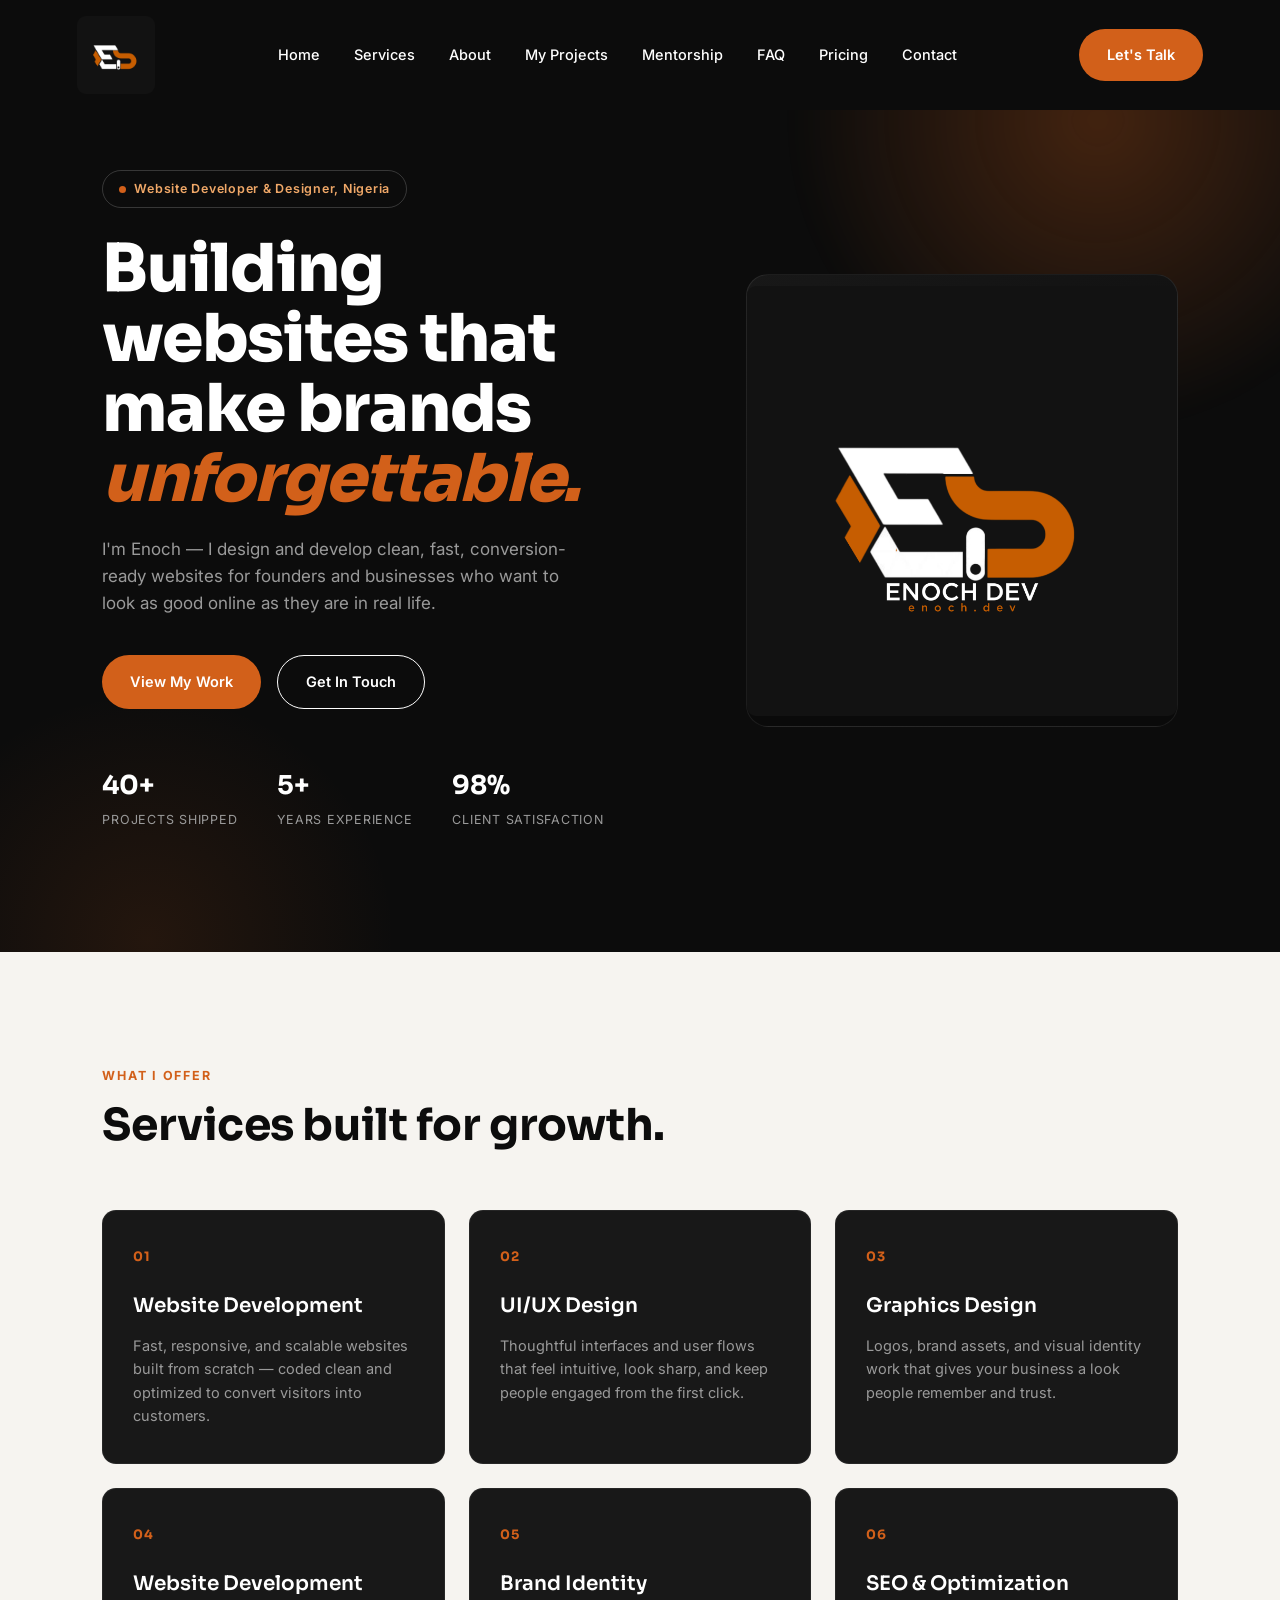
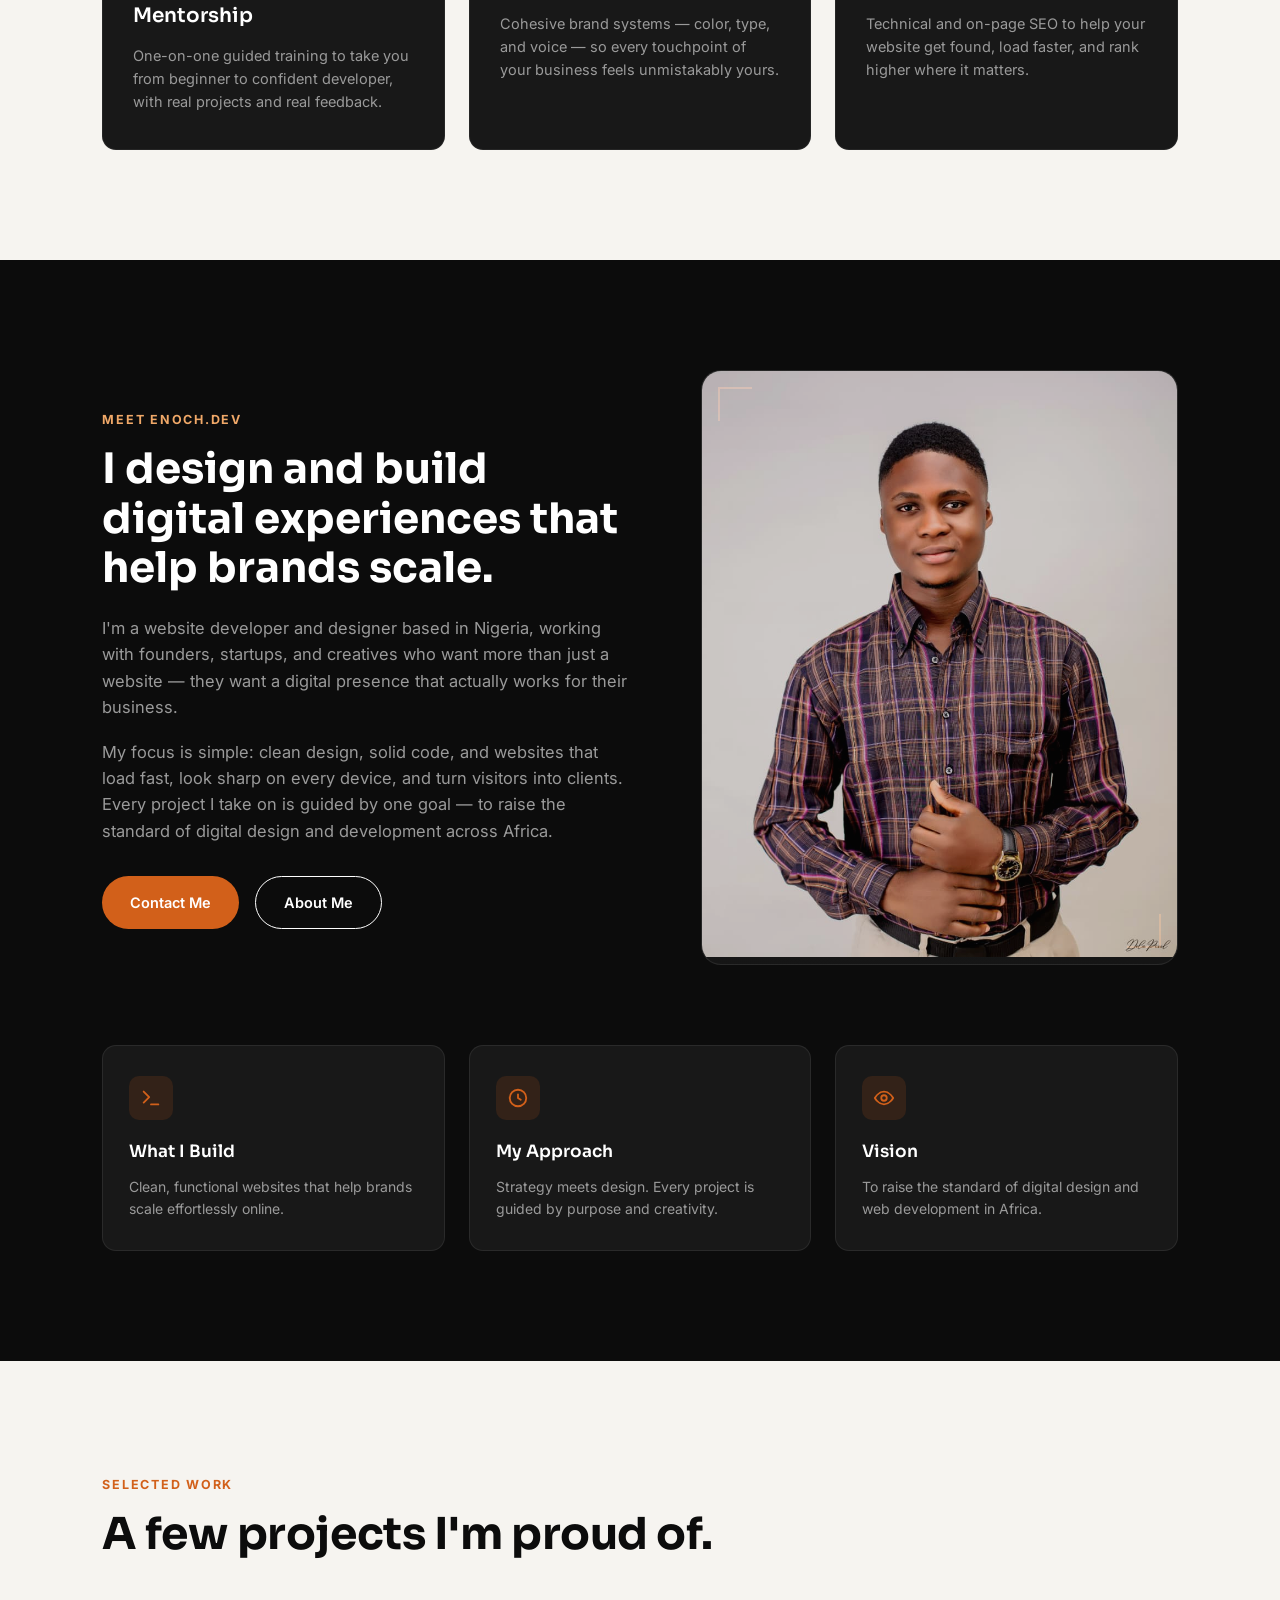
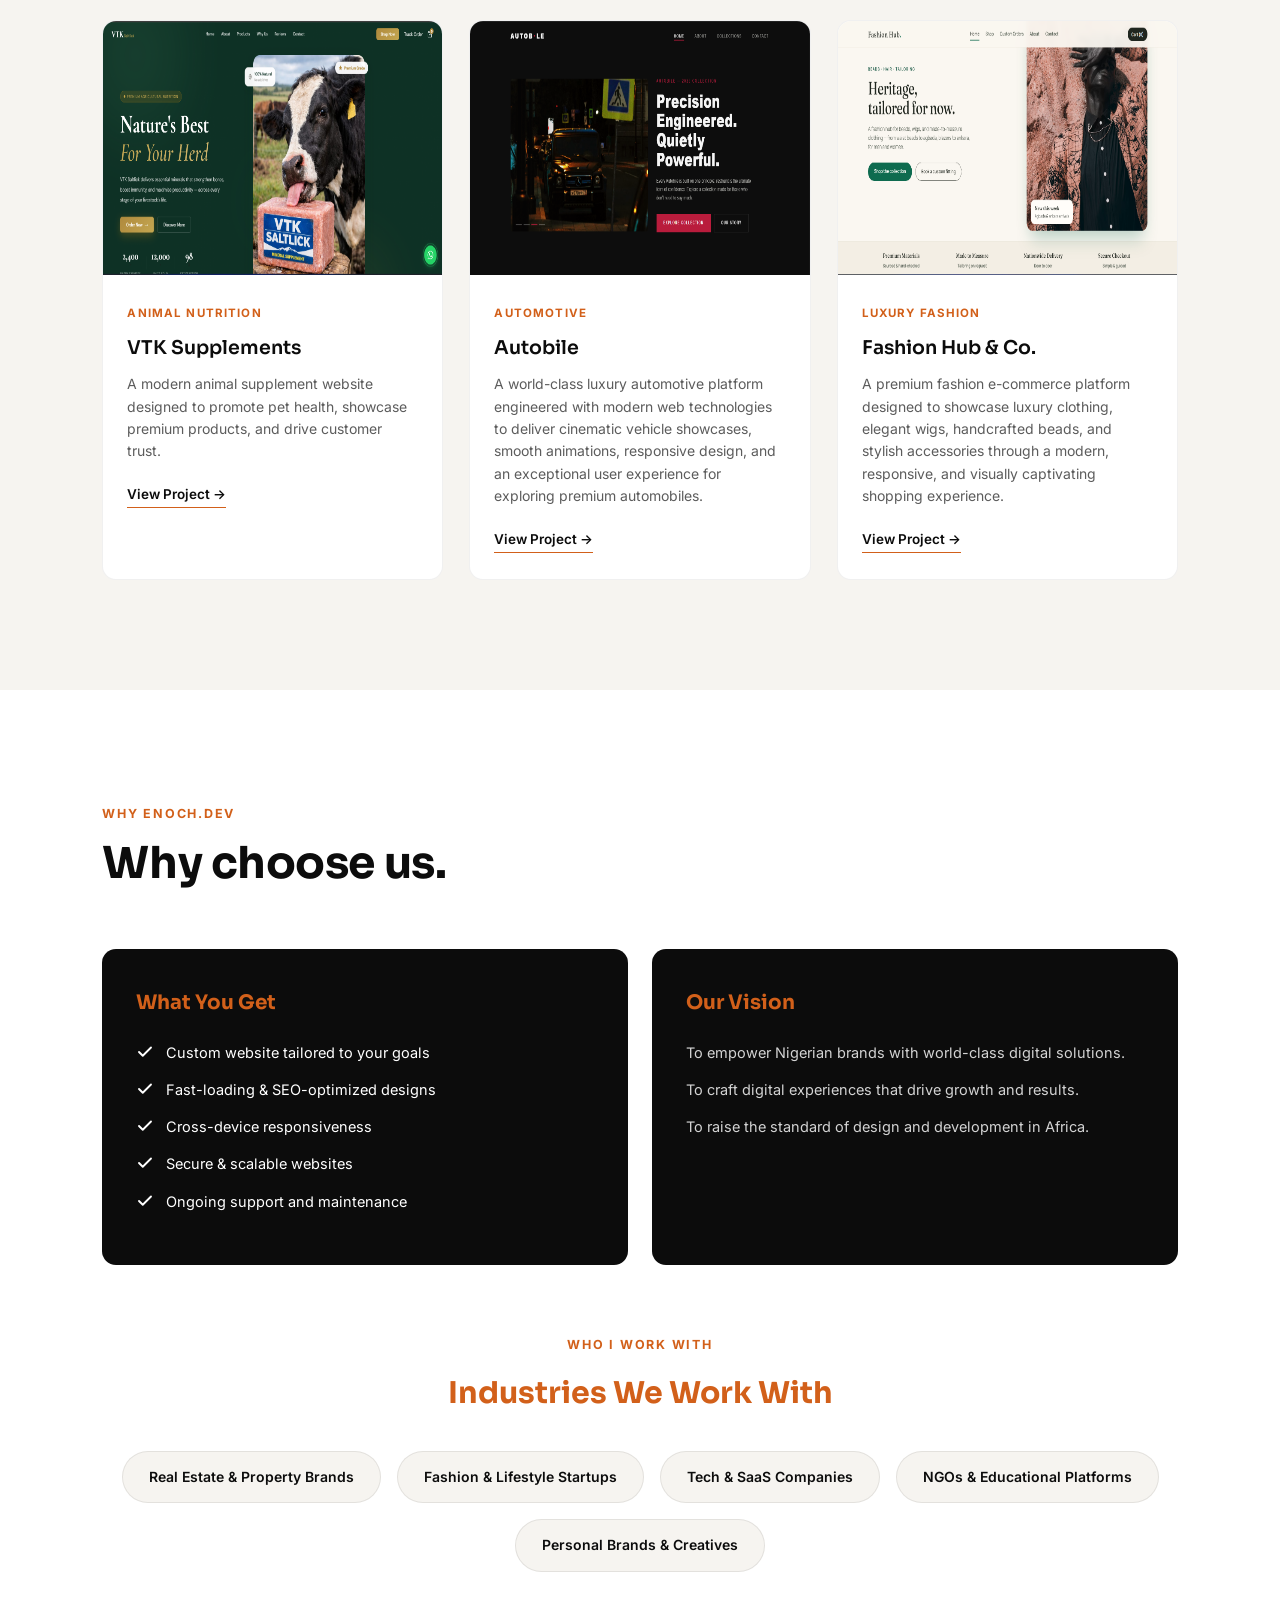
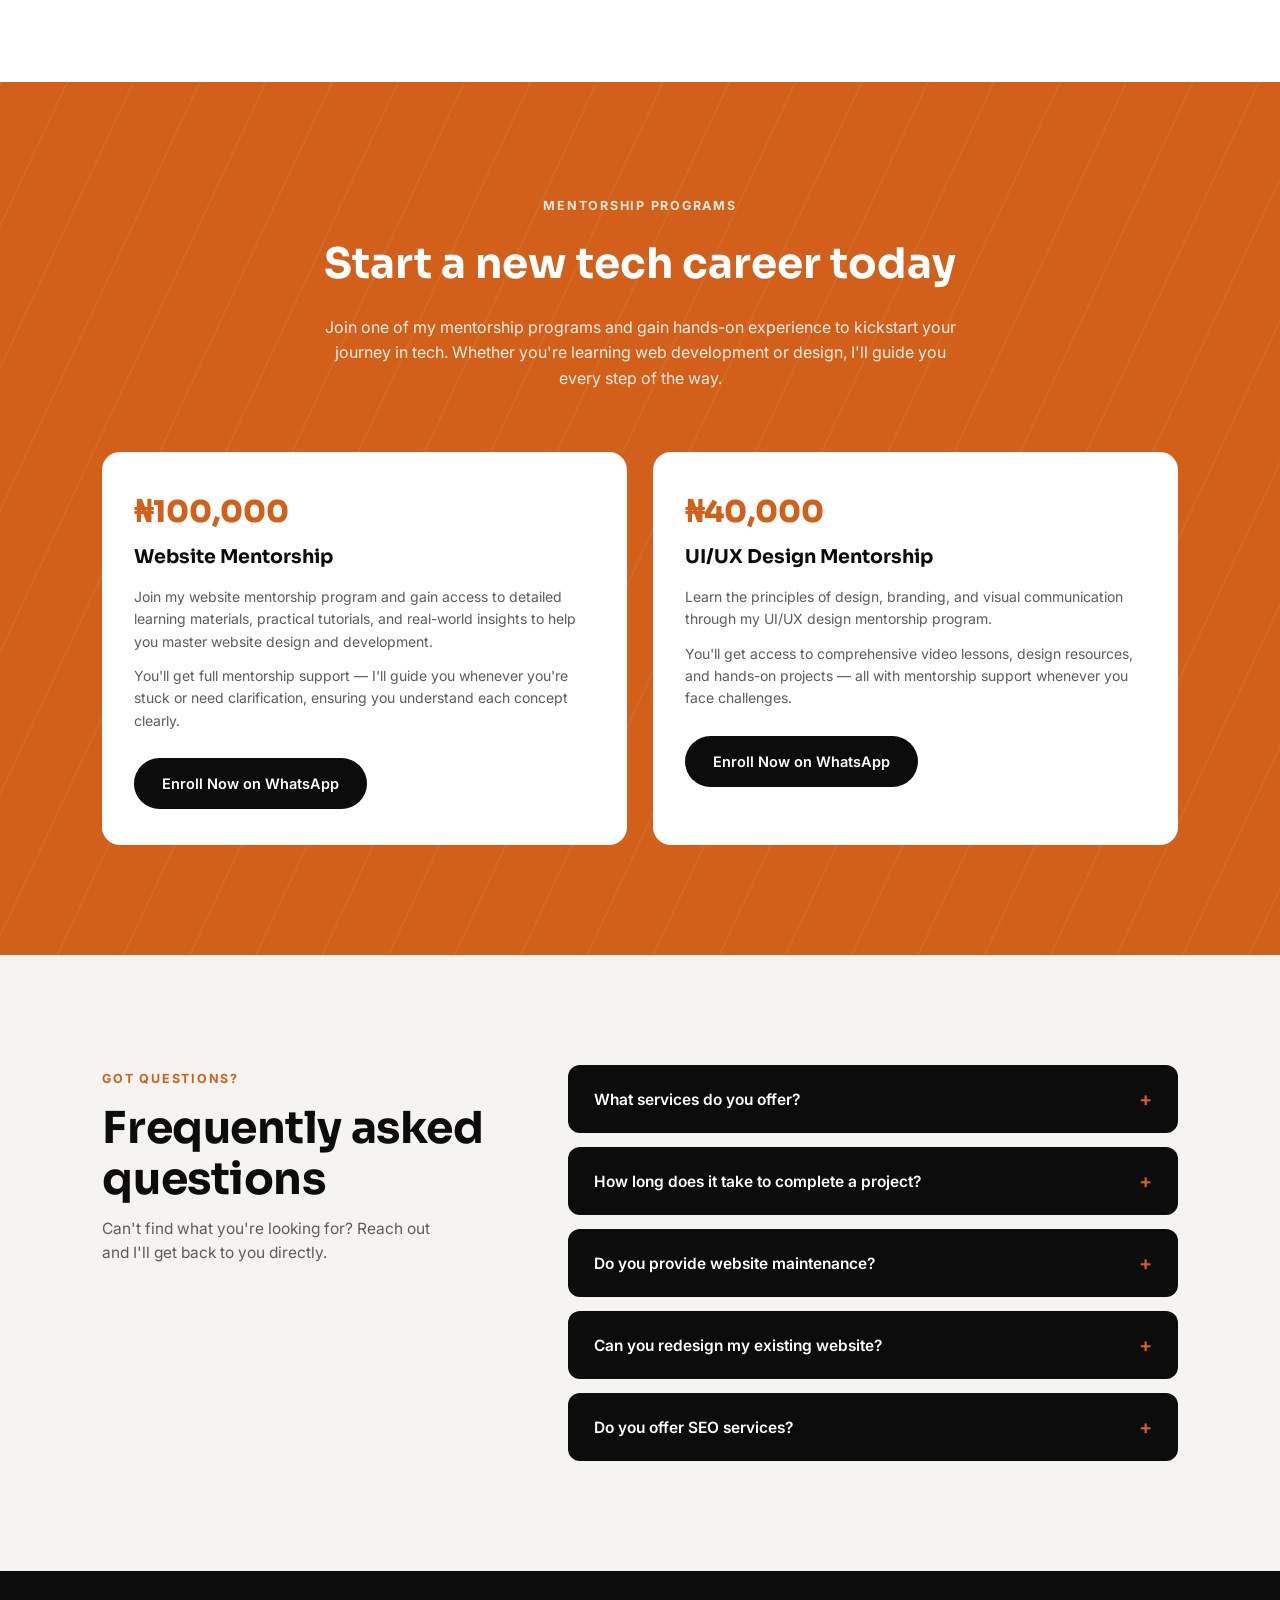
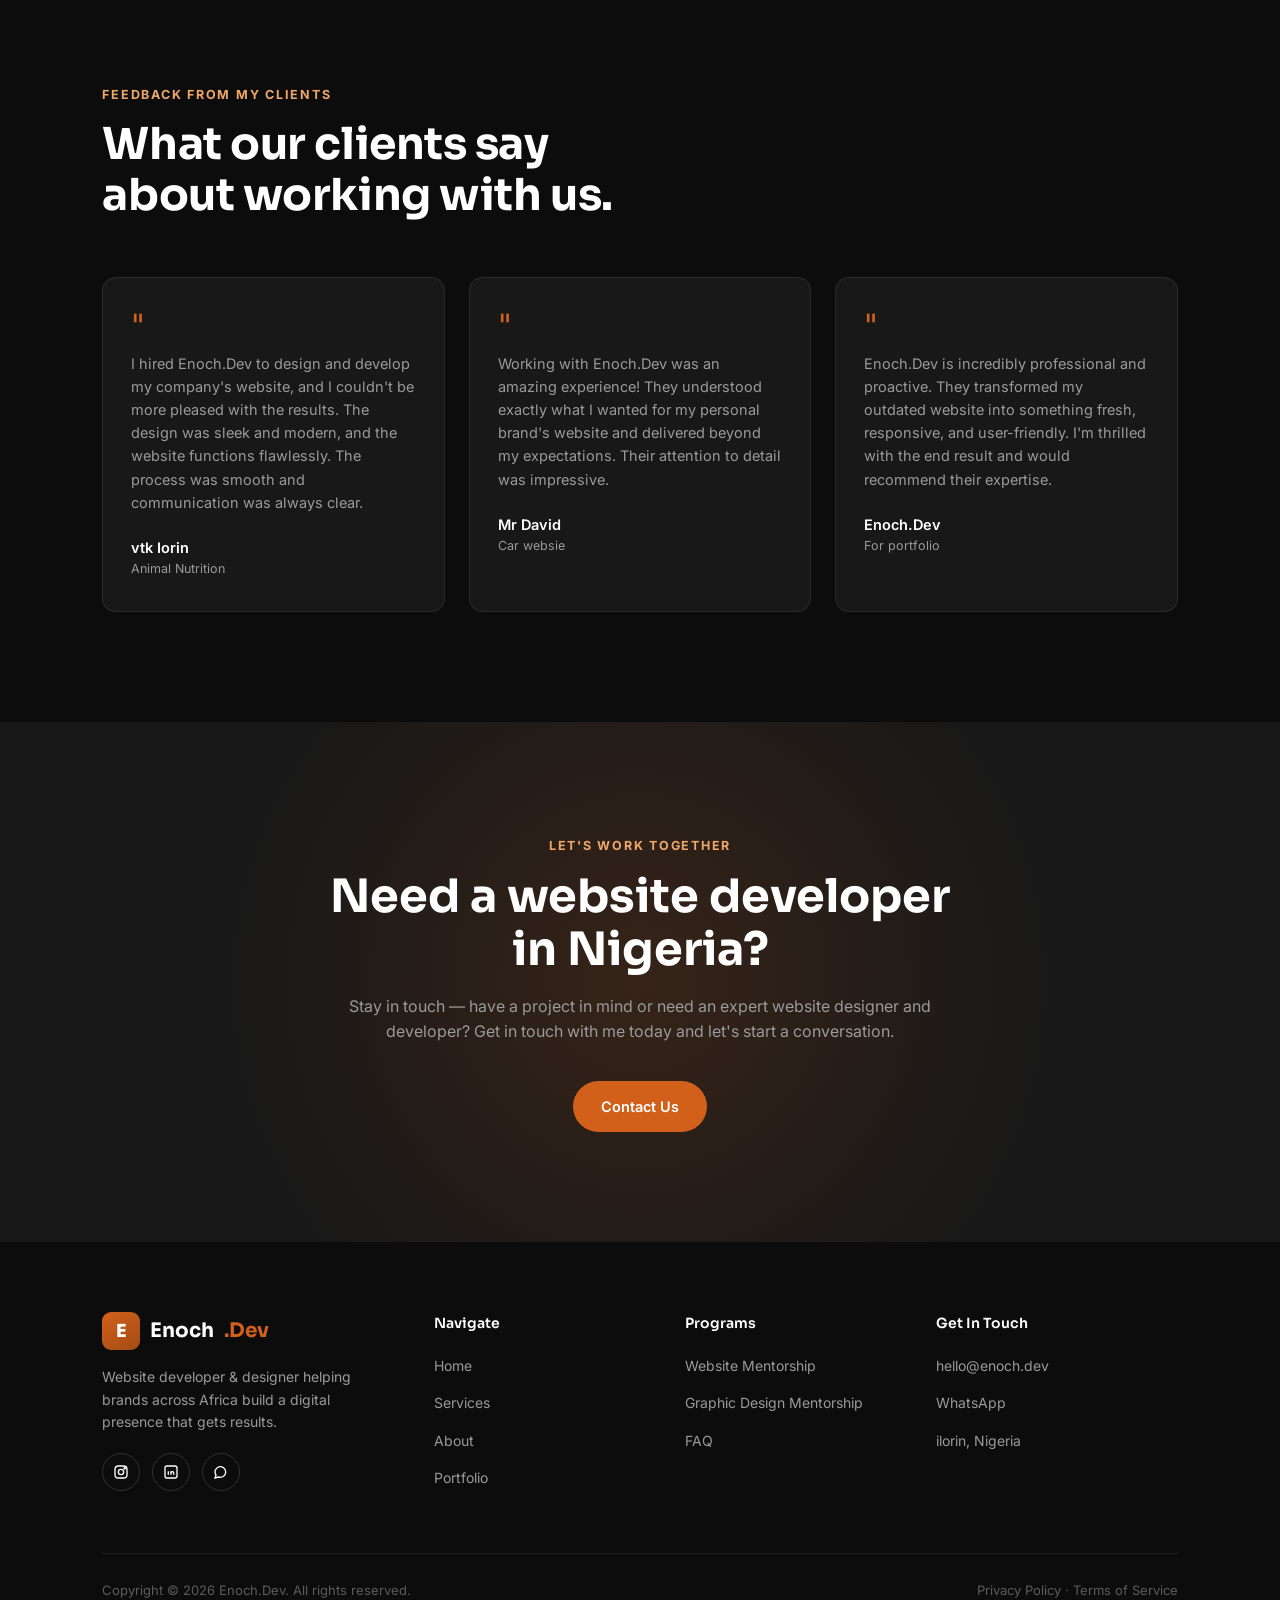
==== commit bb1f079b: "updated portfolio" ====
--- a/index.html
+++ b/index.html
@@ -1691,7 +1691,7 @@
                         tutorials, and real-world insights to help you master website design and development.</p>
                     <p>You'll get full mentorship support — I'll guide you whenever you're stuck or need clarification,
                         ensuring you understand each concept clearly.</p>
-                    <a href="https://wa.me/2340000000000" class="btn btn-black">Enroll Now on WhatsApp</a>
+                    <a href="https://wa.me/2348122569014    " class="btn btn-black">Enroll Now on WhatsApp</a>
                 </div>
                 <div class="mentor-card">
                     <div class="mentor-price">₦40,000</div>
@@ -1700,7 +1700,7 @@
                         mentorship program.</p>
                     <p>You'll get access to comprehensive video lessons, design resources, and hands-on projects — all
                         with mentorship support whenever you face challenges.</p>
-                    <a href="https://wa.me/2340000000000" class="btn btn-black">Enroll Now on WhatsApp</a>
+                    <a href="https://wa.me/2348122569014" class="btn btn-black">Enroll Now on WhatsApp</a>
                 </div>
             </div>
         </div>
@@ -1850,8 +1850,8 @@
                 <h5>Get In Touch</h5>
                 <ul>
                     <li><a href="mailto:hello@enoch.dev">hello@enoch.dev</a></li>
-                    <li><a href="https://wa.me/2340000000000">WhatsApp</a></li>
-                    <li><a href="#">Lagos, Nigeria</a></li>
+                    <li><a href="https://wa.me/2348122569014">WhatsApp</a></li>
+                    <li><a href="#">ilorin, Nigeria</a></li>
                 </ul>
             </div>
         </div>
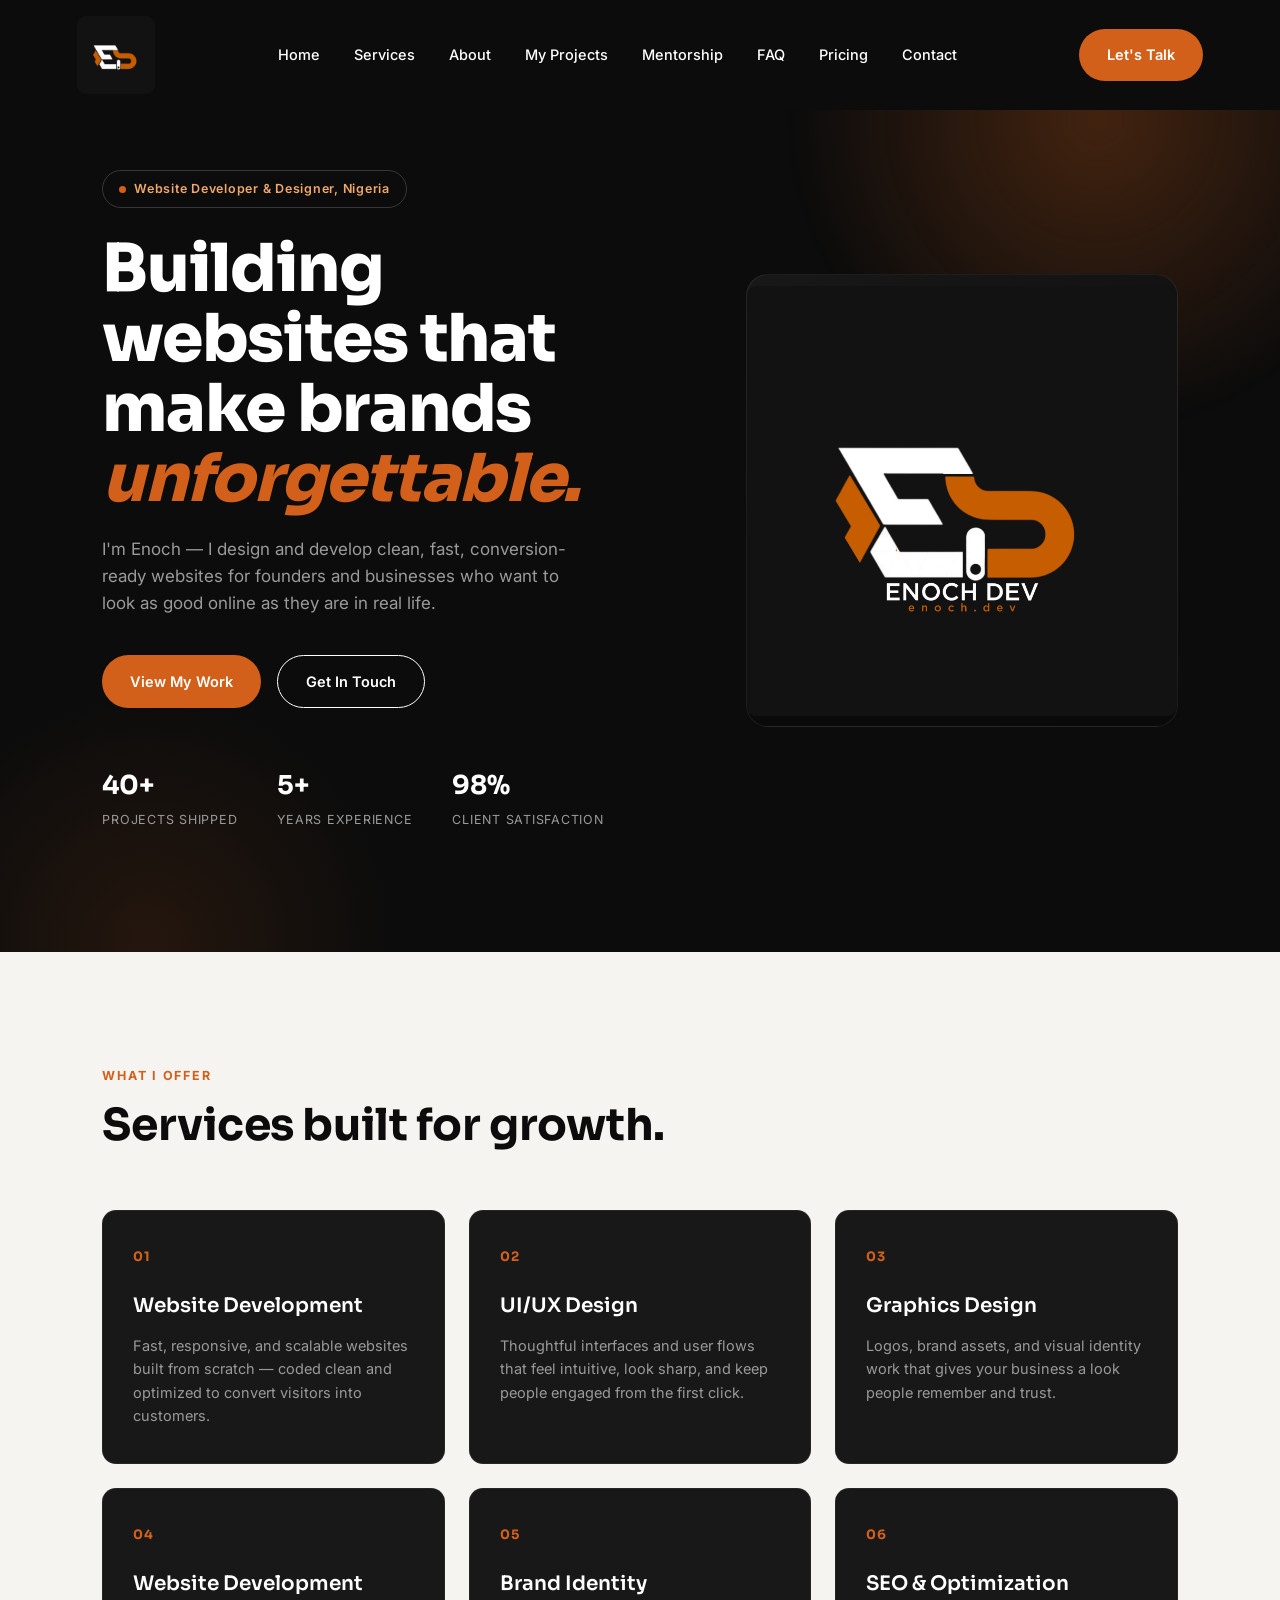
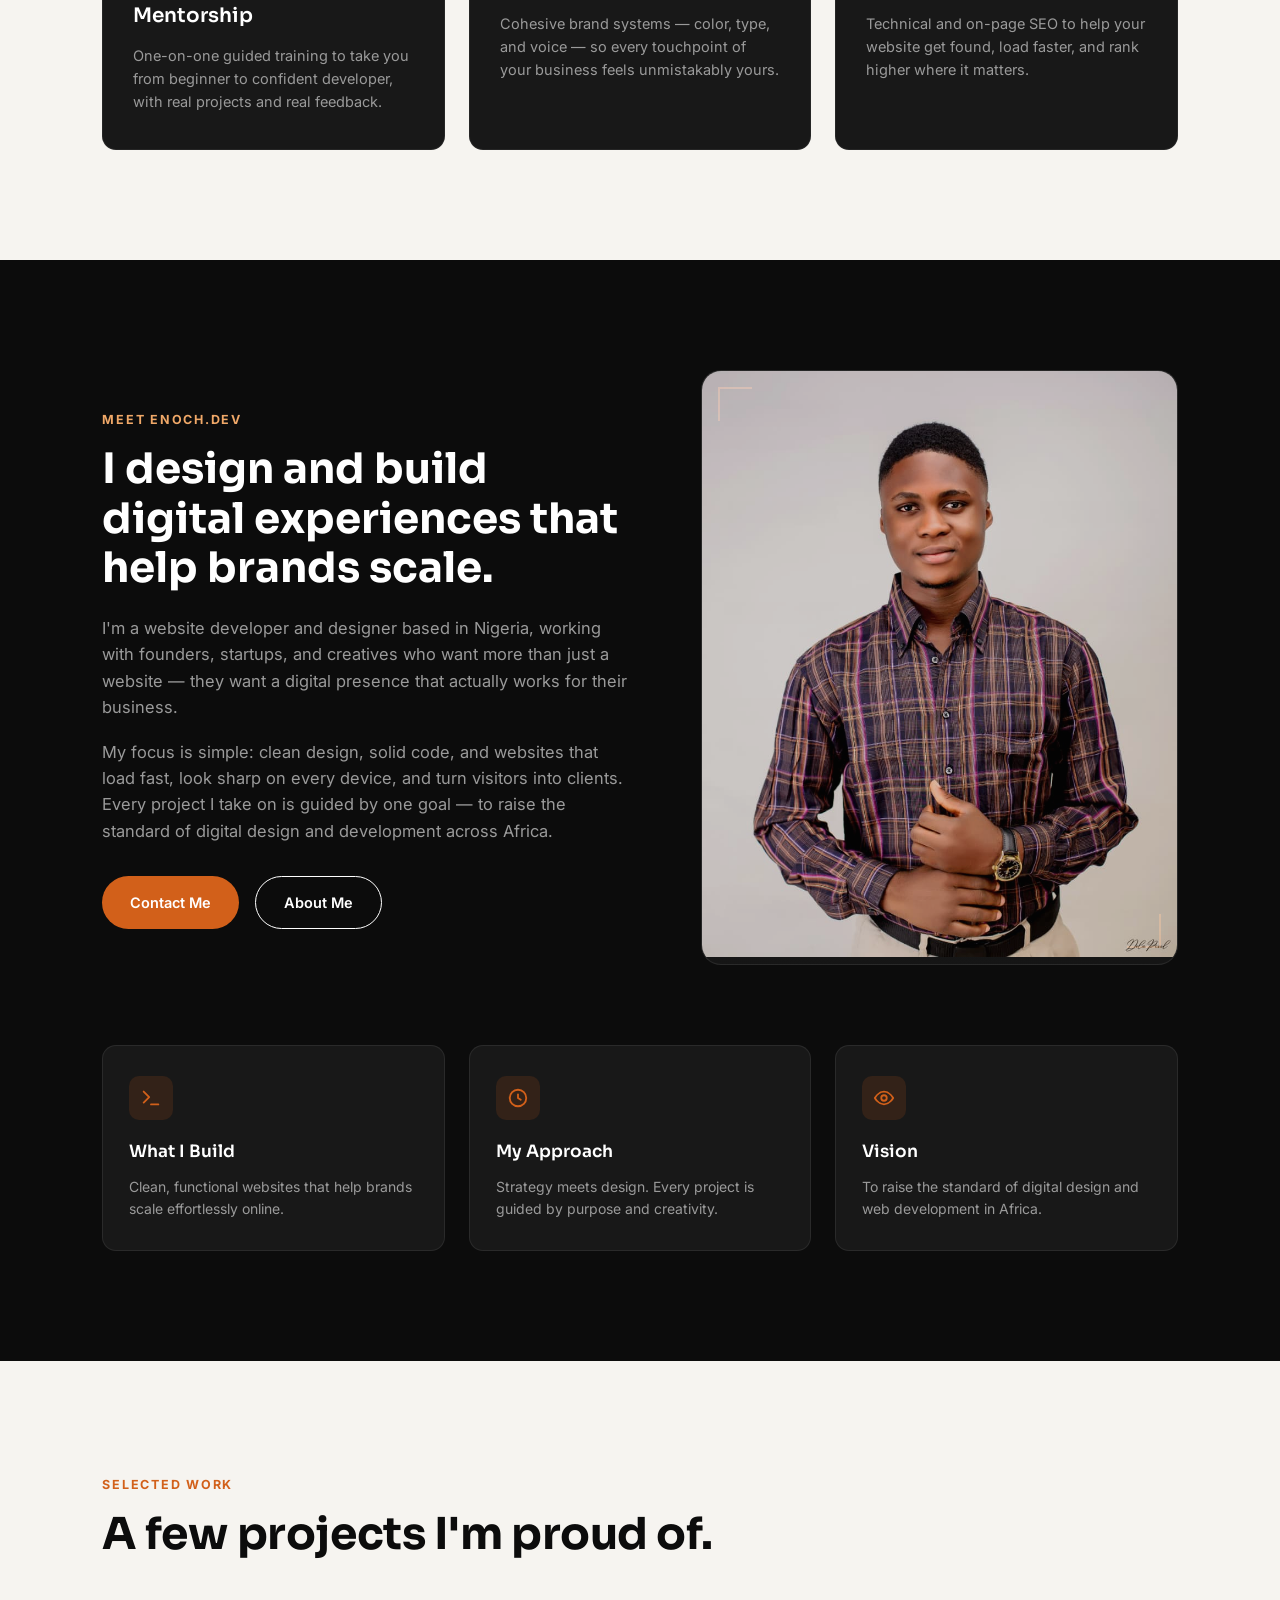
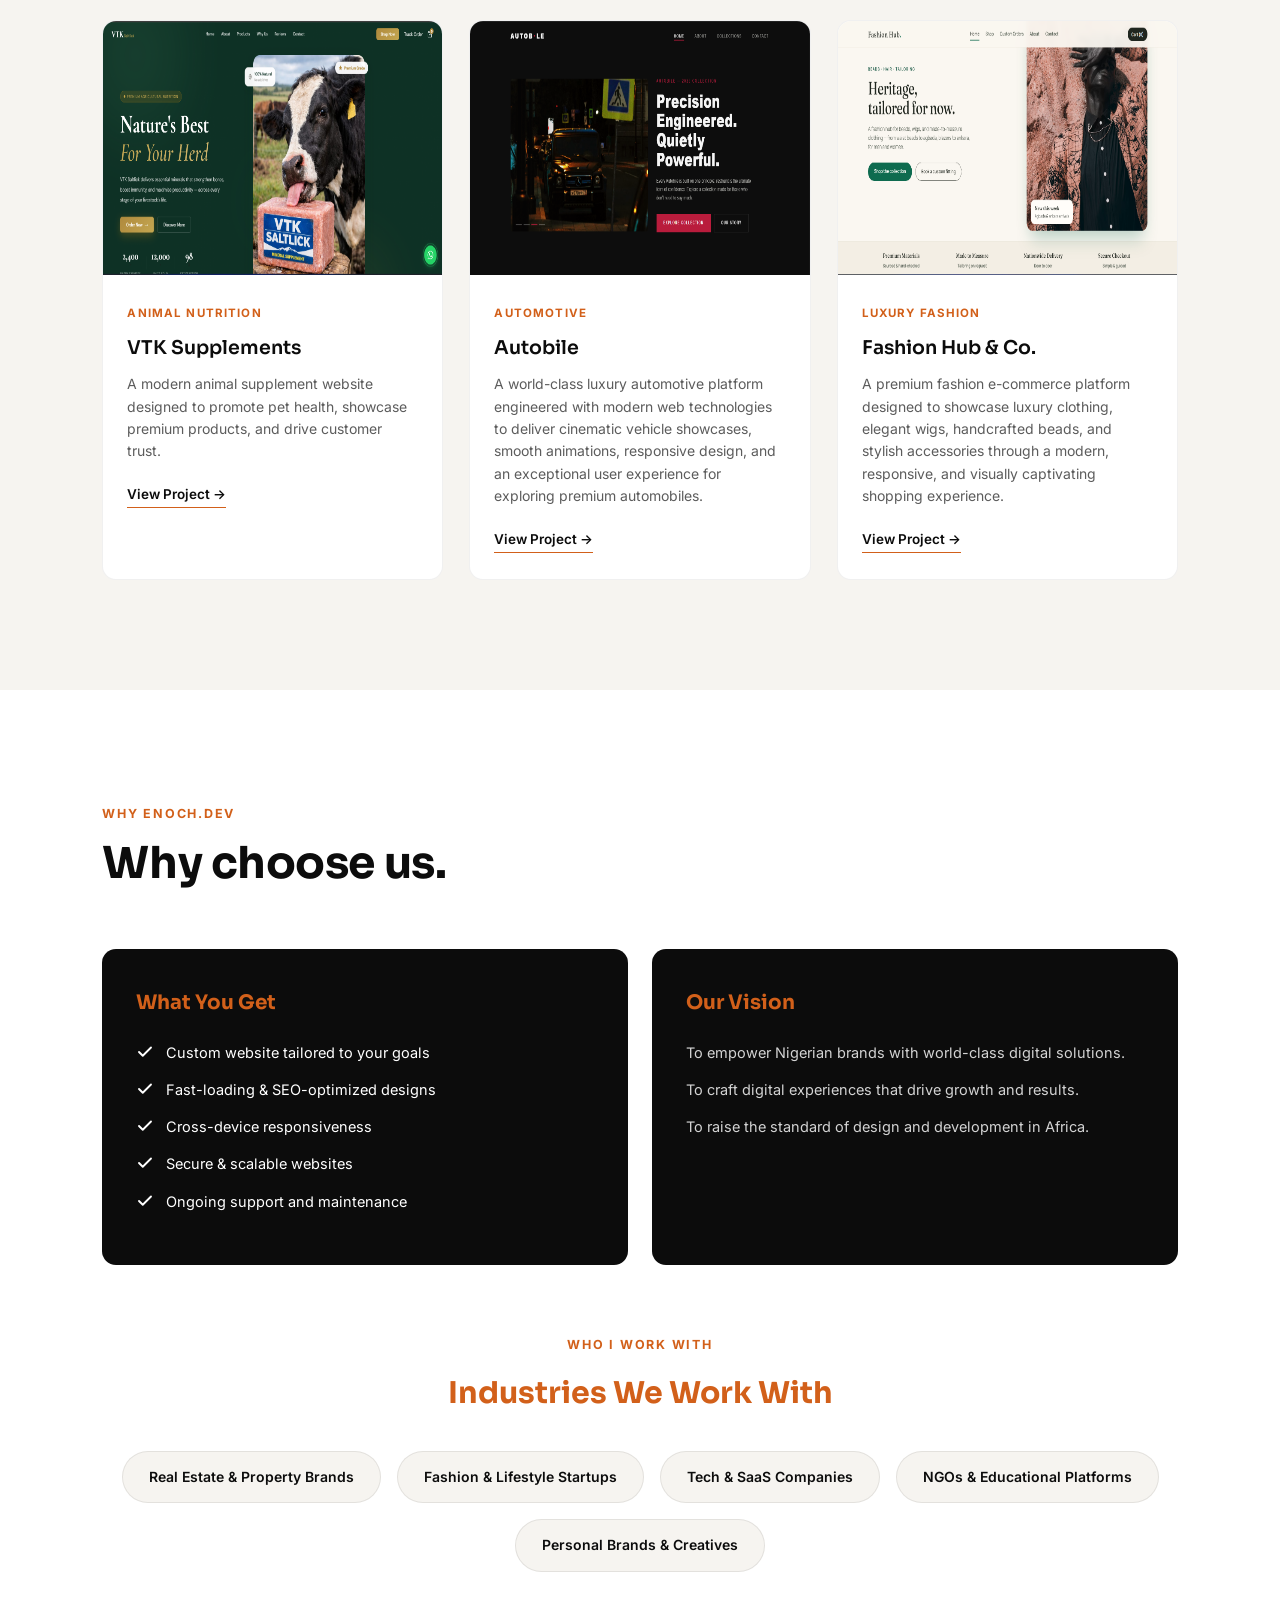
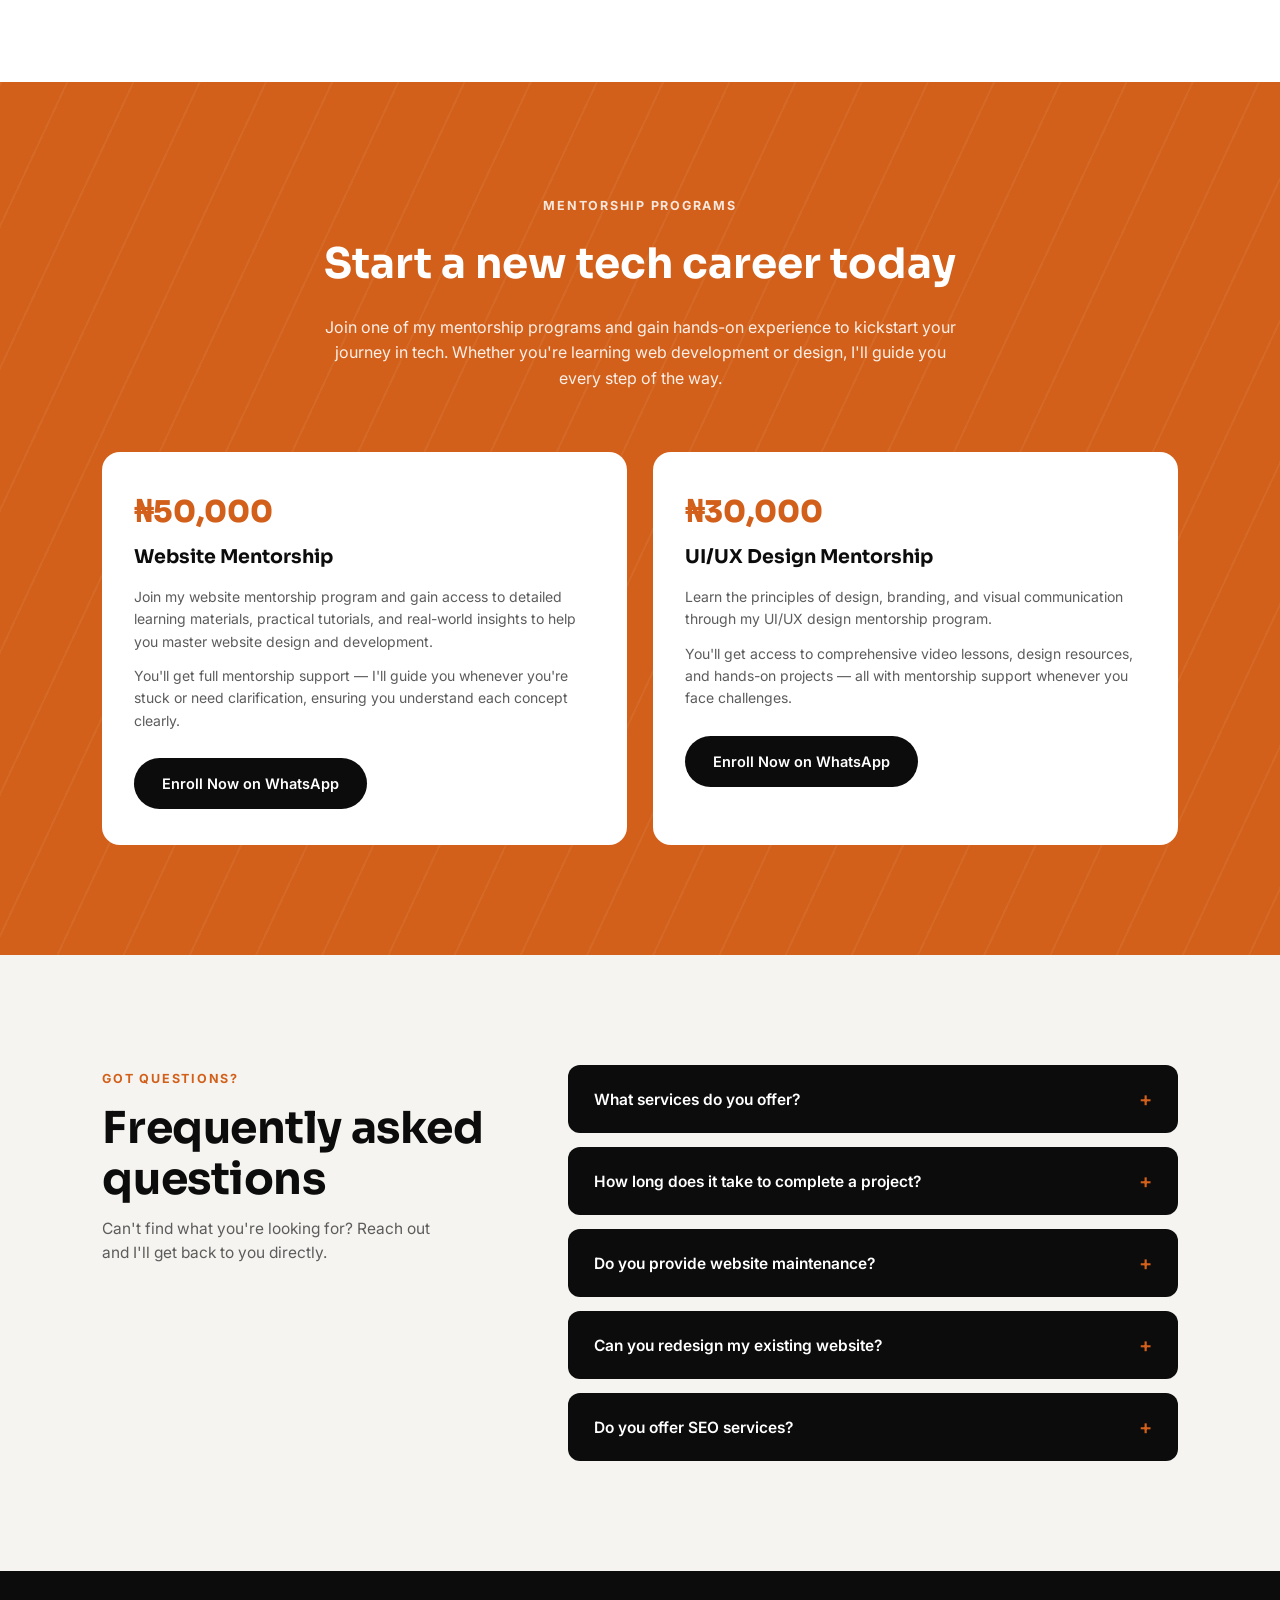
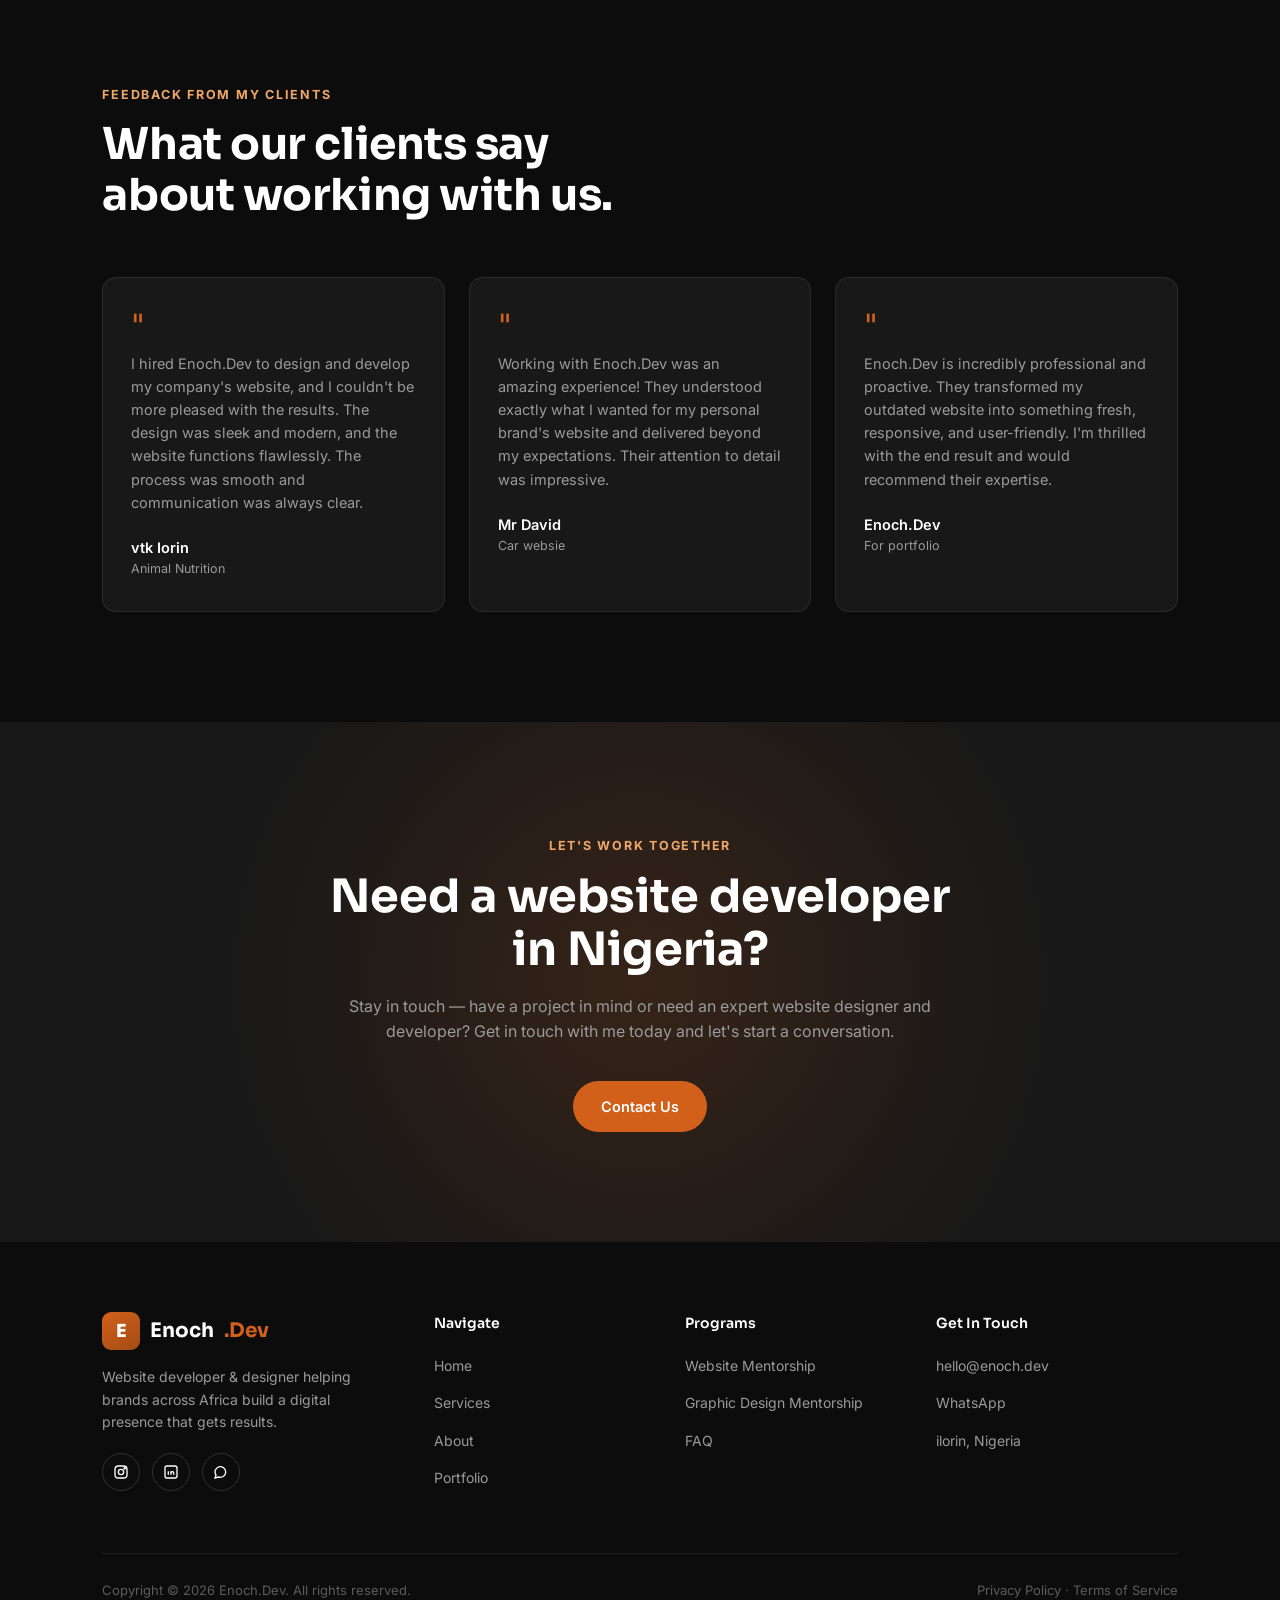
==== commit 96fe0c39: "updated portfolio" ====
--- a/index.html
+++ b/index.html
@@ -1685,7 +1685,7 @@
             </div>
             <div class="mentorship-grid reveal-stagger">
                 <div class="mentor-card">
-                    <div class="mentor-price">₦100,000</div>
+                    <div class="mentor-price">₦50,000</div>
                     <h3>Website Mentorship</h3>
                     <p>Join my website mentorship program and gain access to detailed learning materials, practical
                         tutorials, and real-world insights to help you master website design and development.</p>
@@ -1694,7 +1694,7 @@
                     <a href="https://wa.me/2348122569014    " class="btn btn-black">Enroll Now on WhatsApp</a>
                 </div>
                 <div class="mentor-card">
-                    <div class="mentor-price">₦40,000</div>
+                    <div class="mentor-price">₦30,000</div>
                     <h3>UI/UX Design Mentorship</h3>
                     <p>Learn the principles of design, branding, and visual communication through my UI/UX design
                         mentorship program.</p>
@@ -1824,7 +1824,7 @@
                             <line x1="12" y1="11" x2="12" y2="16" />
                             <path d="M12 13c0-2 4-2 4 0v3" />
                         </svg></a>
-                    <a href="#" aria-label="WhatsApp"><svg viewBox="0 0 24 24" fill="none" stroke-width="2">
+                    <a href="https://wa.me/2348122569014" aria-label="WhatsApp"><svg viewBox="0 0 24 24" fill="none" stroke-width="2">
                             <path d="M3 21l1.5-4.5A8 8 0 1 1 8.5 19.5L3 21z" />
                         </svg></a>
                 </div>
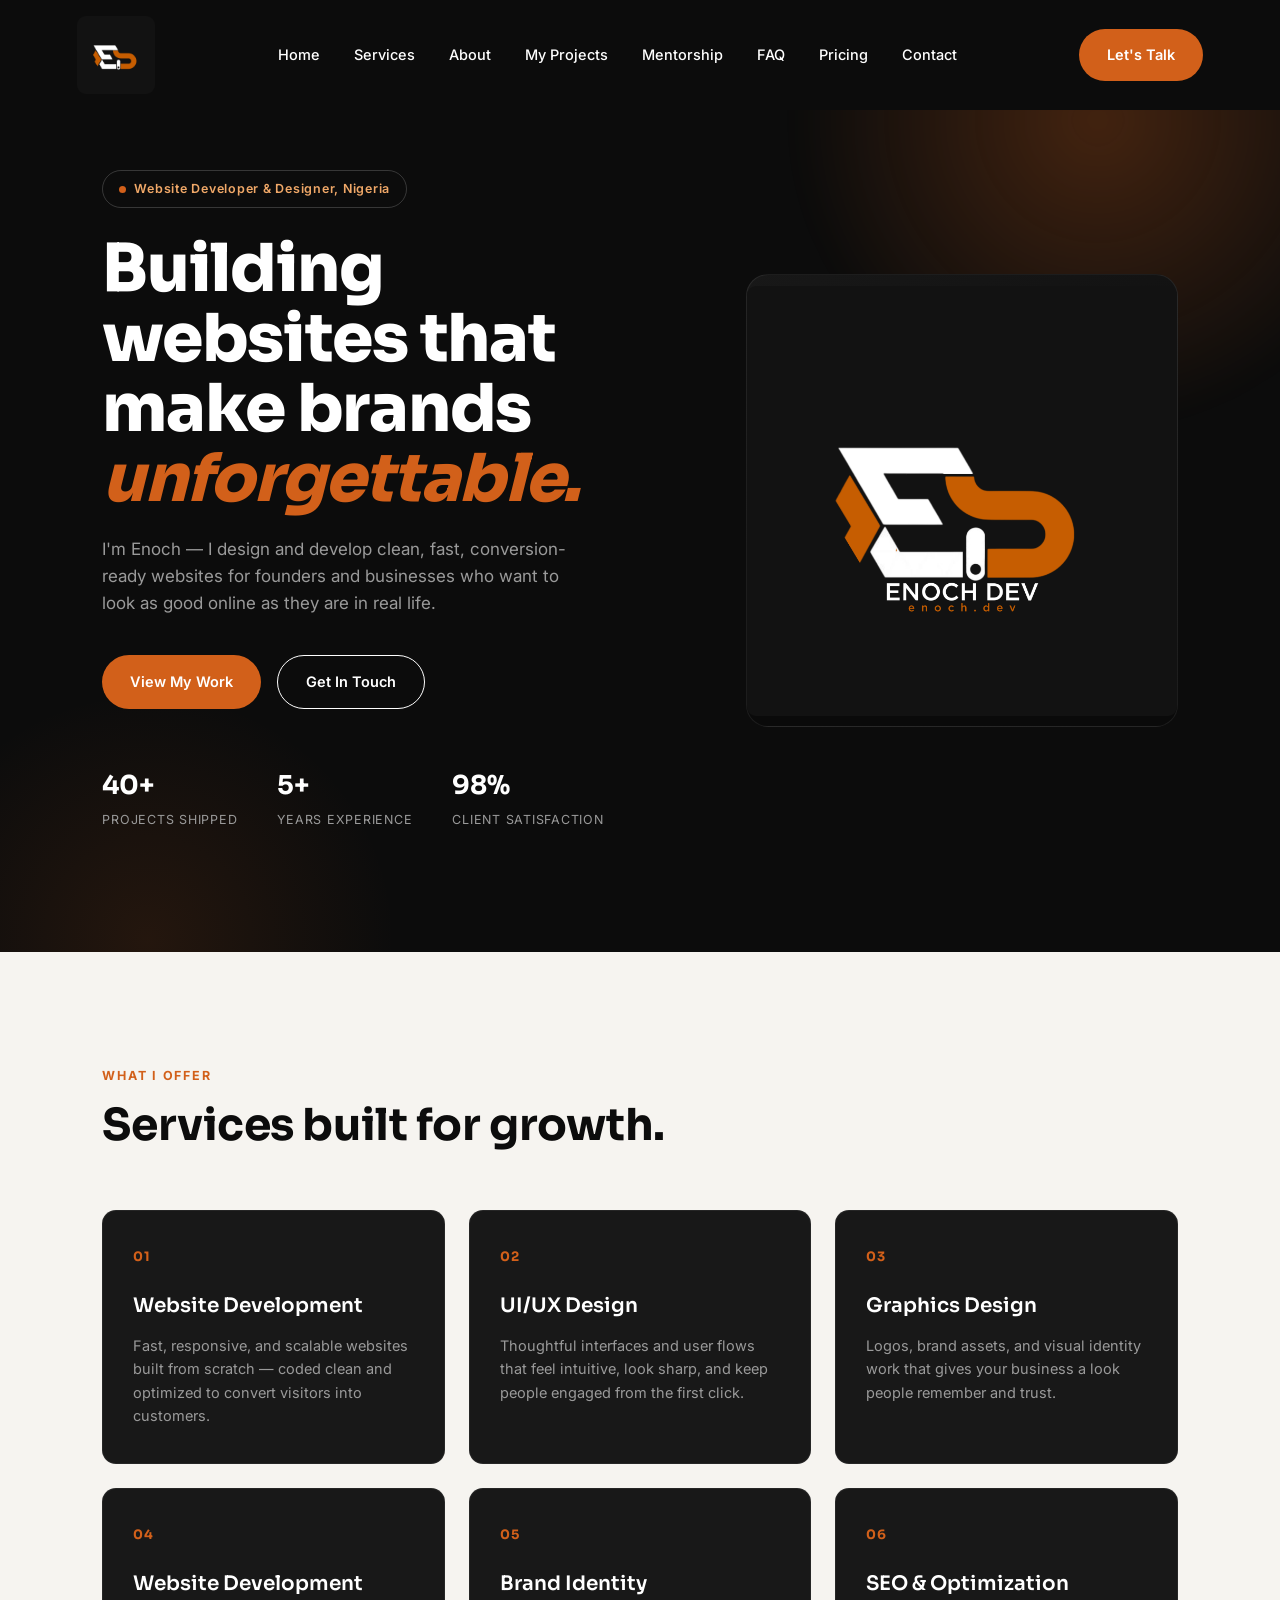
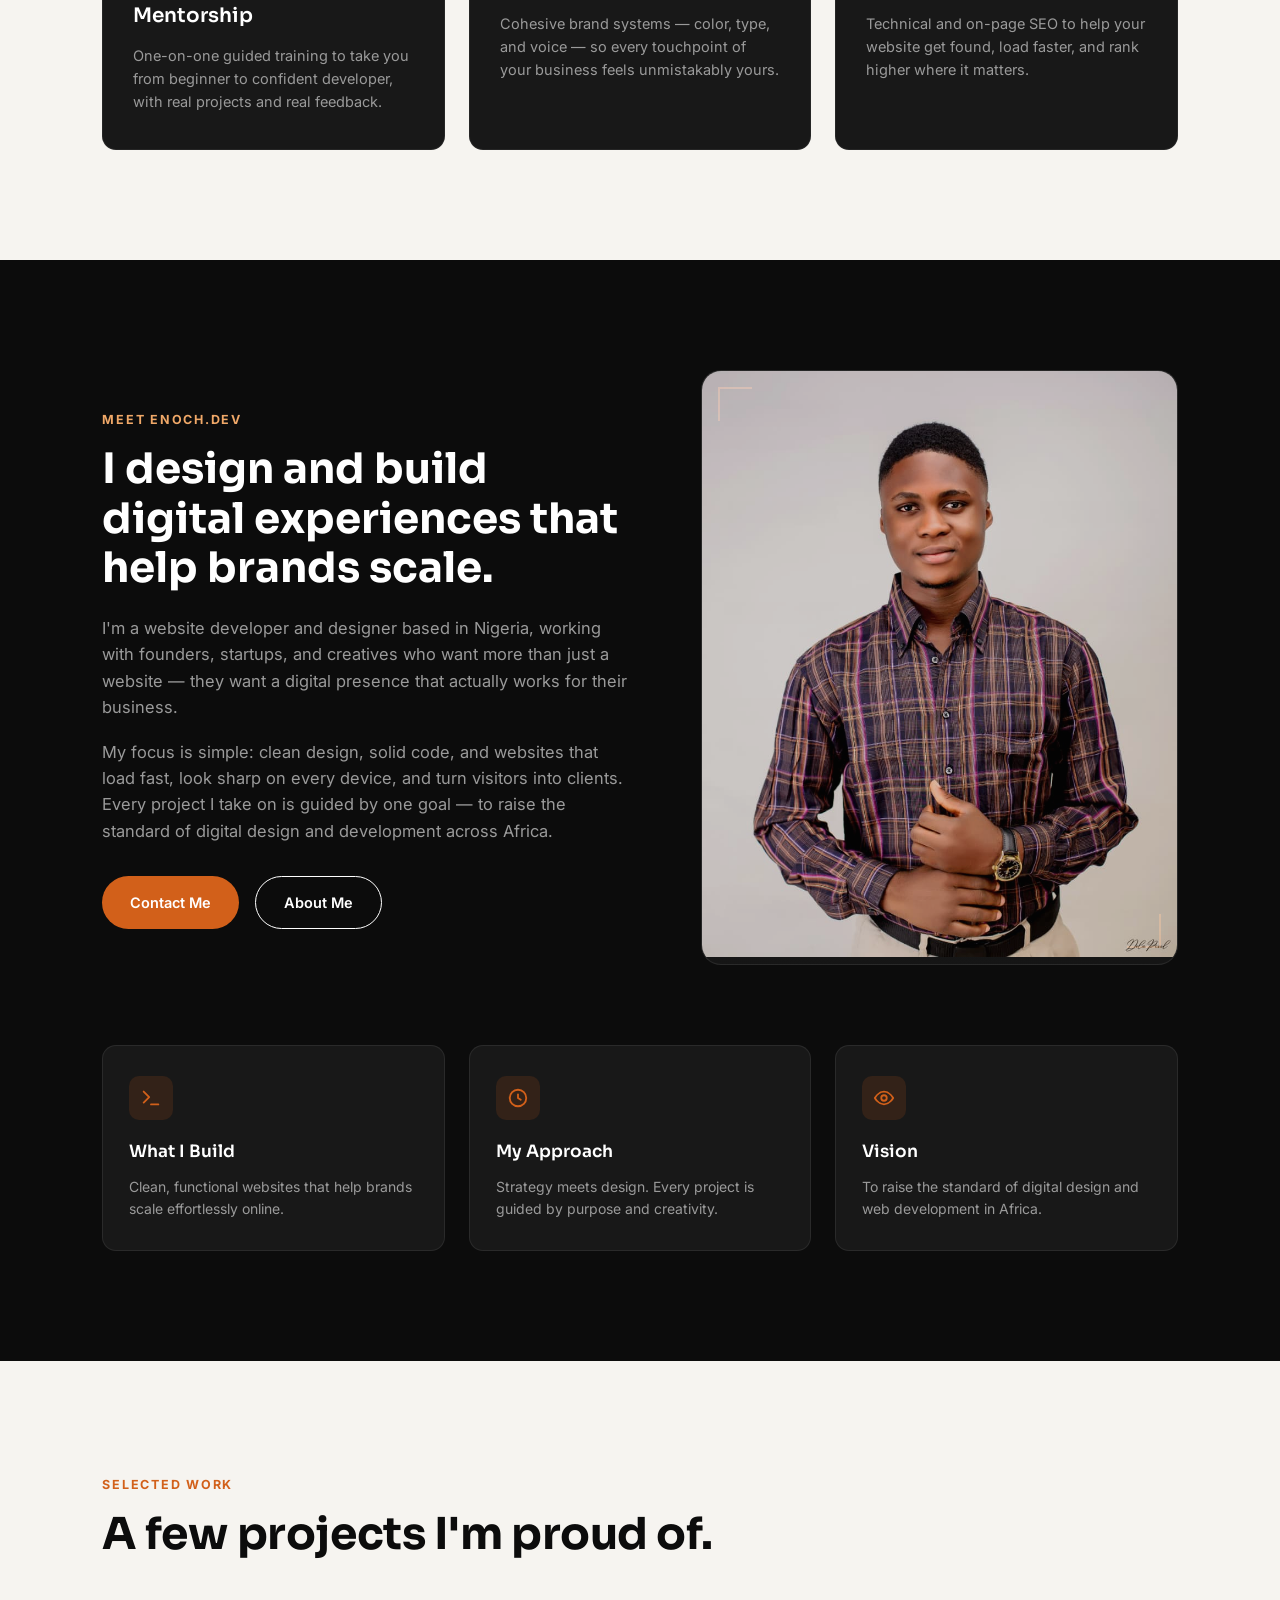
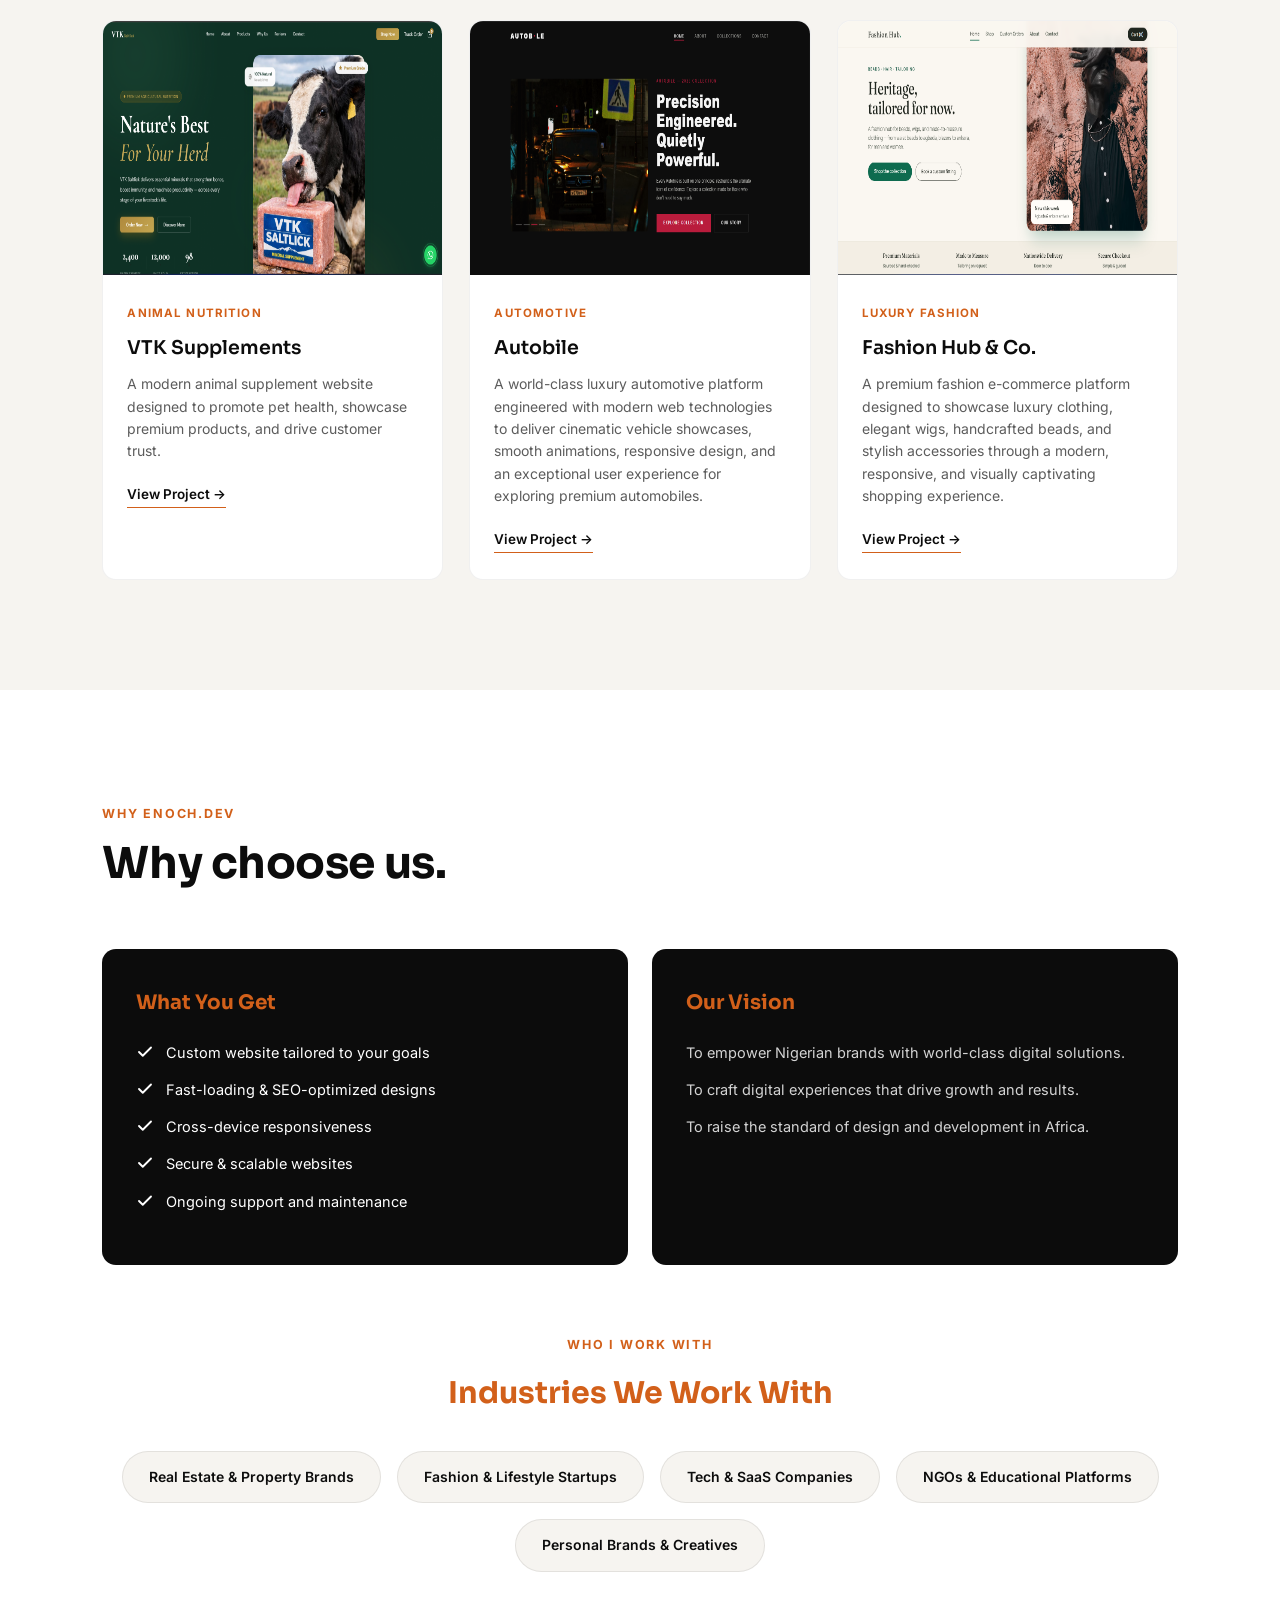
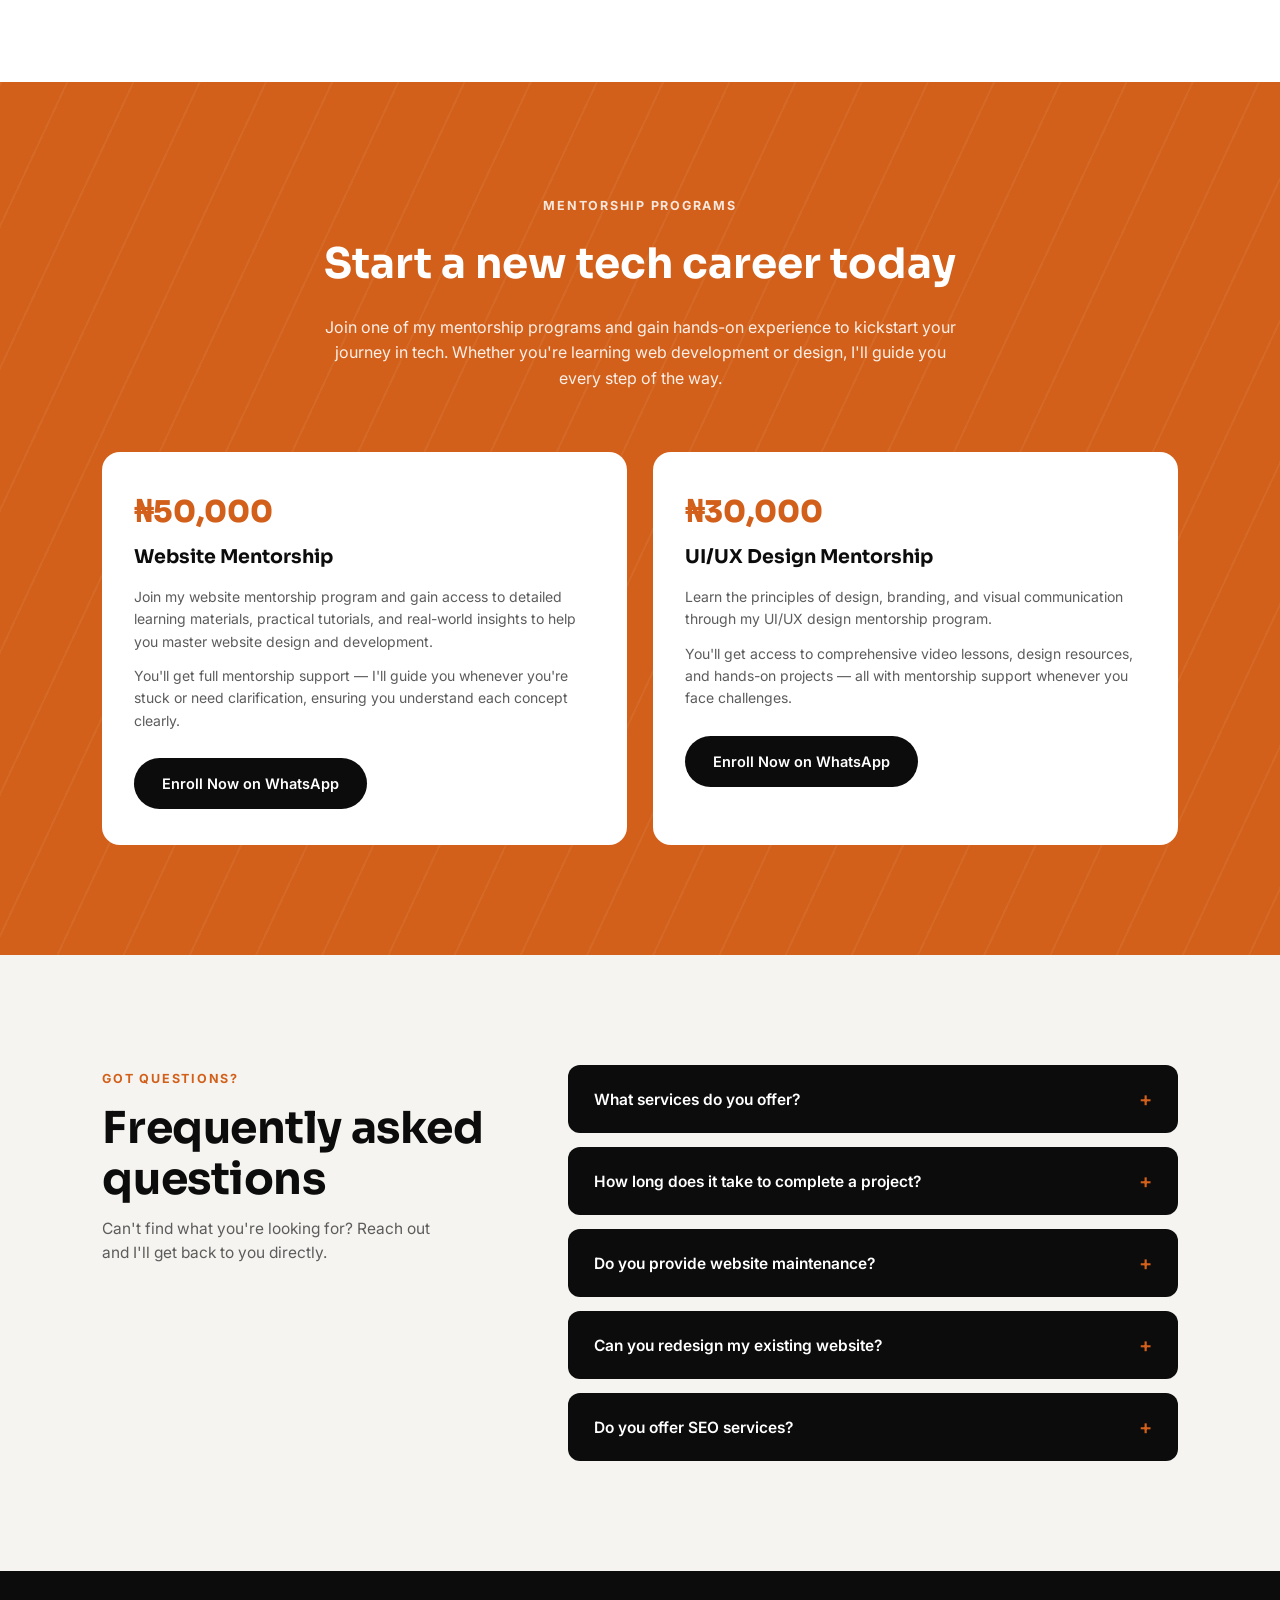
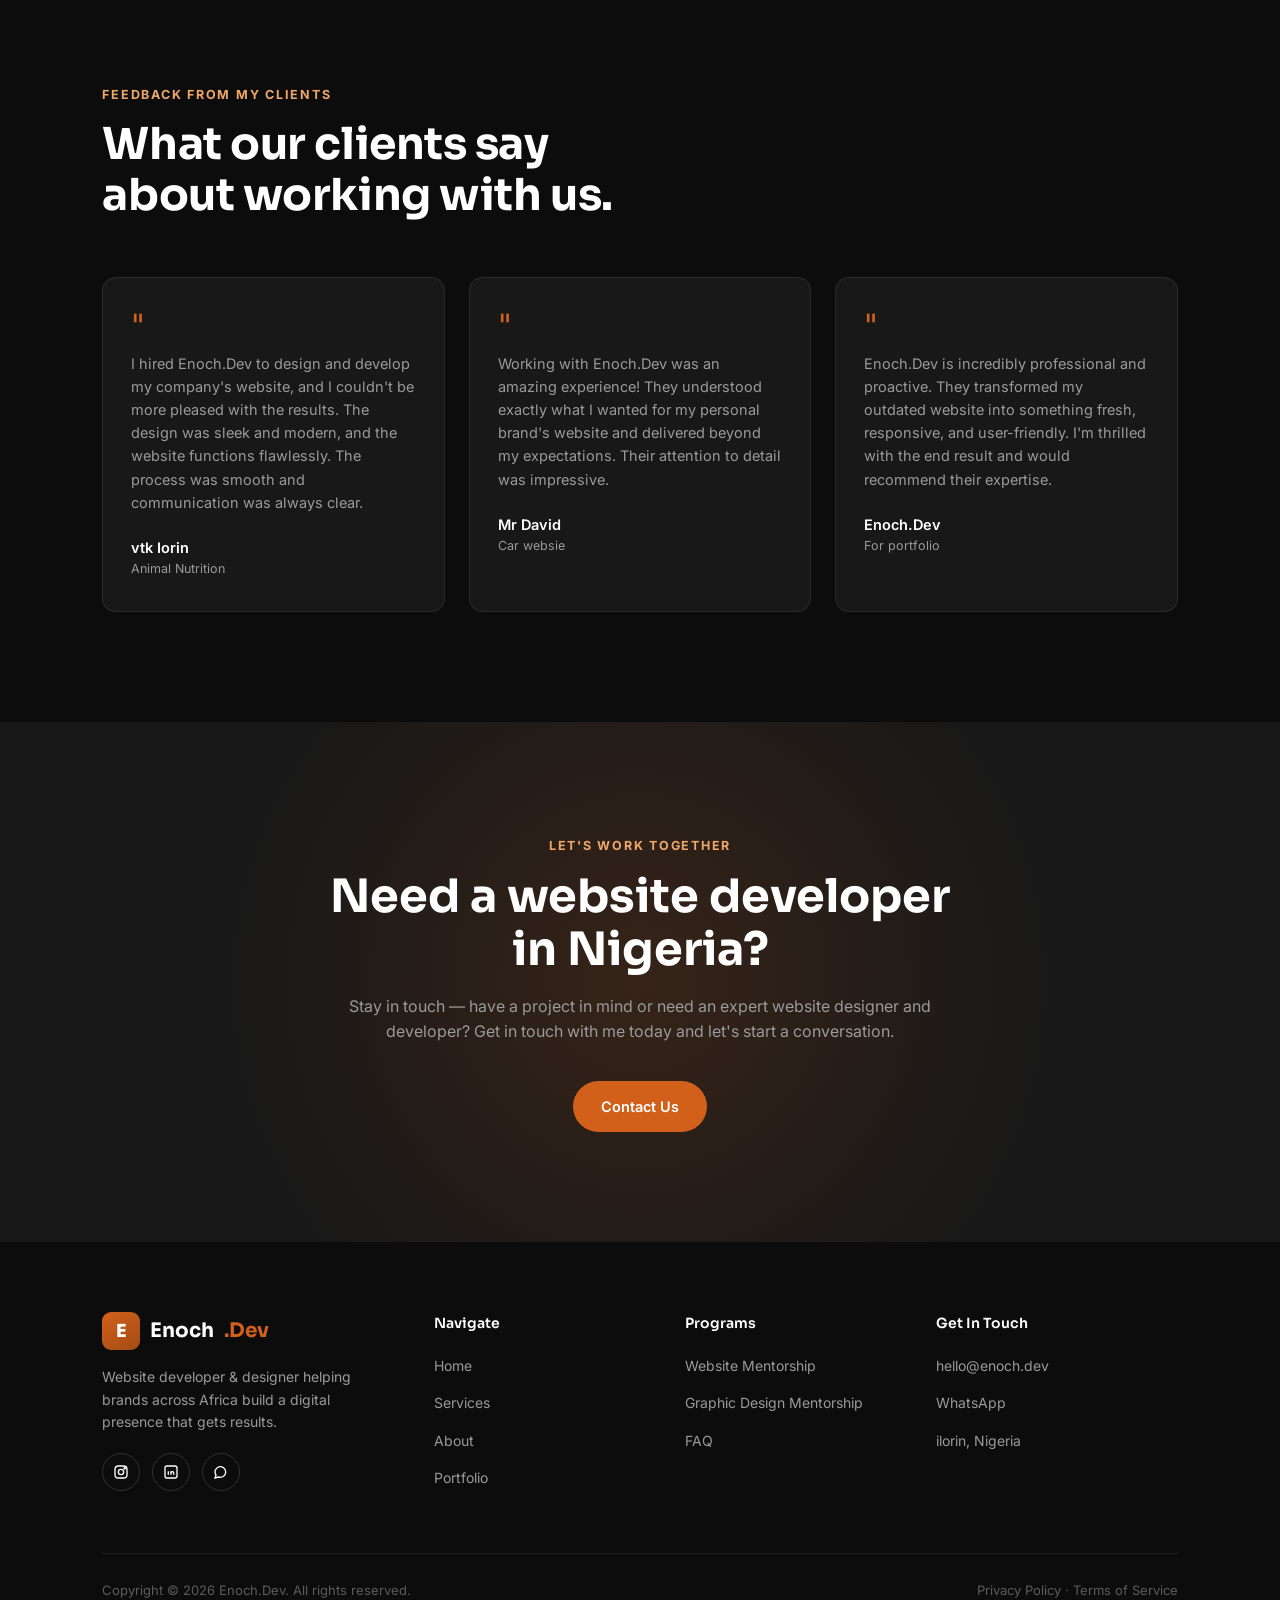
==== commit e9973d24: "updated portfolio" ====
--- a/index.html
+++ b/index.html
@@ -1800,7 +1800,7 @@
             <h2>Need a website developer in Nigeria?</h2>
             <p>Stay in touch — have a project in mind or need an expert website designer and developer? Get in touch
                 with me today and let's start a conversation.</p>
-            <a href="mailto:hello@enoch.dev" class="btn btn-primary">Contact Us</a>
+            <a href="https://wa.me/2348122569014" class="btn btn-primary">Contact Us</a>
         </div>
     </section>
 
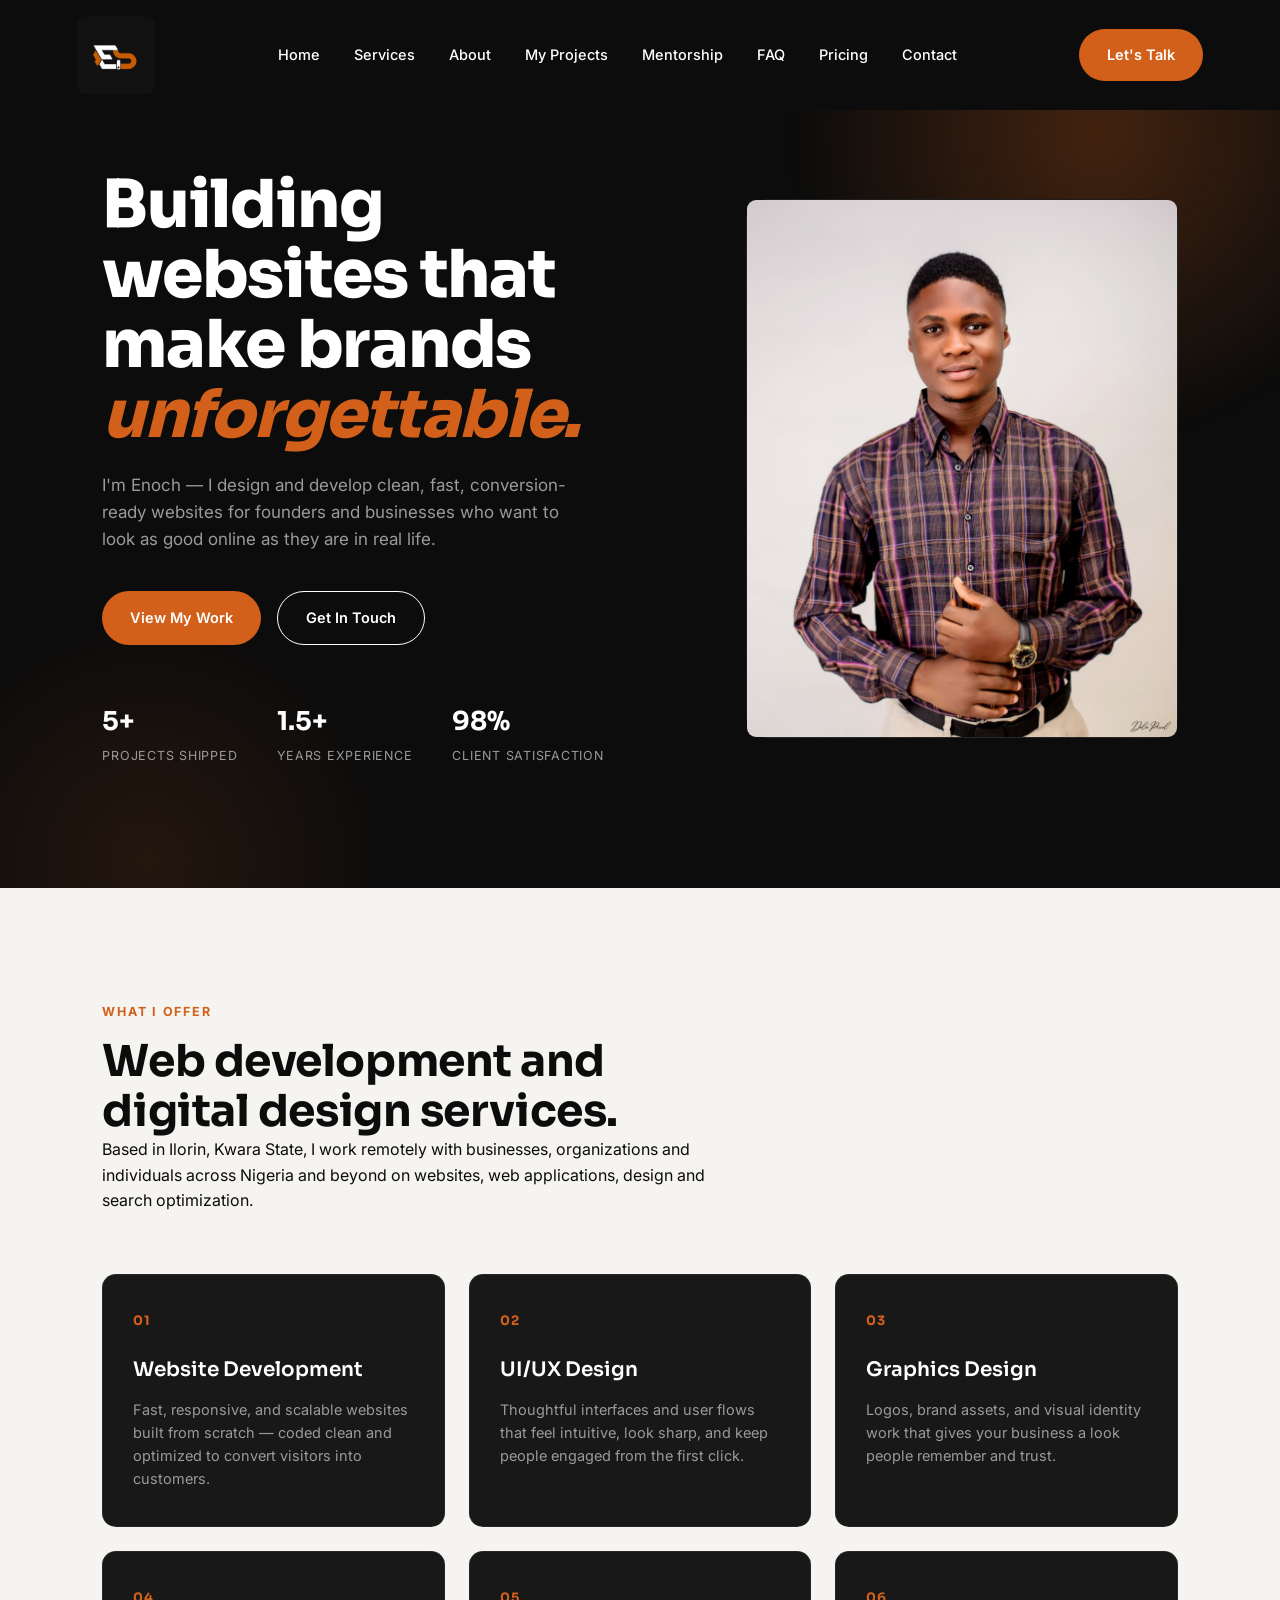
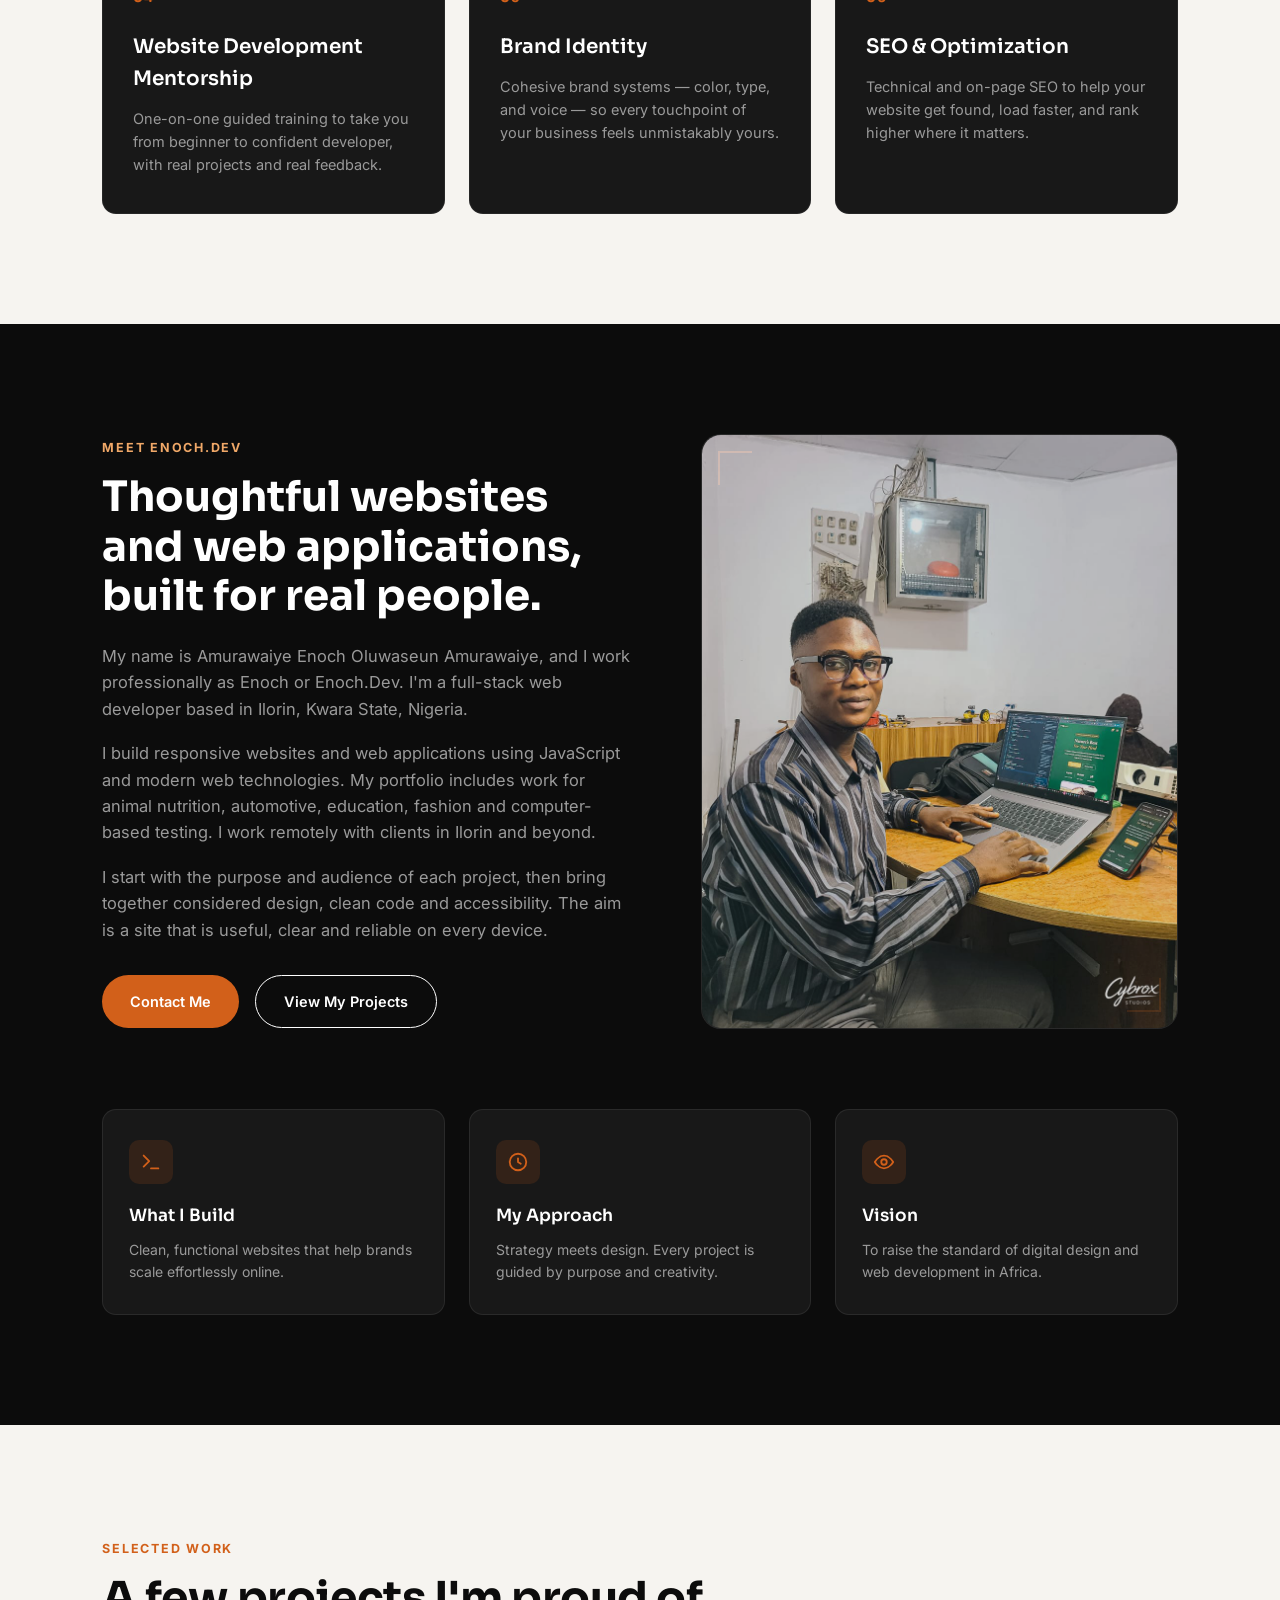
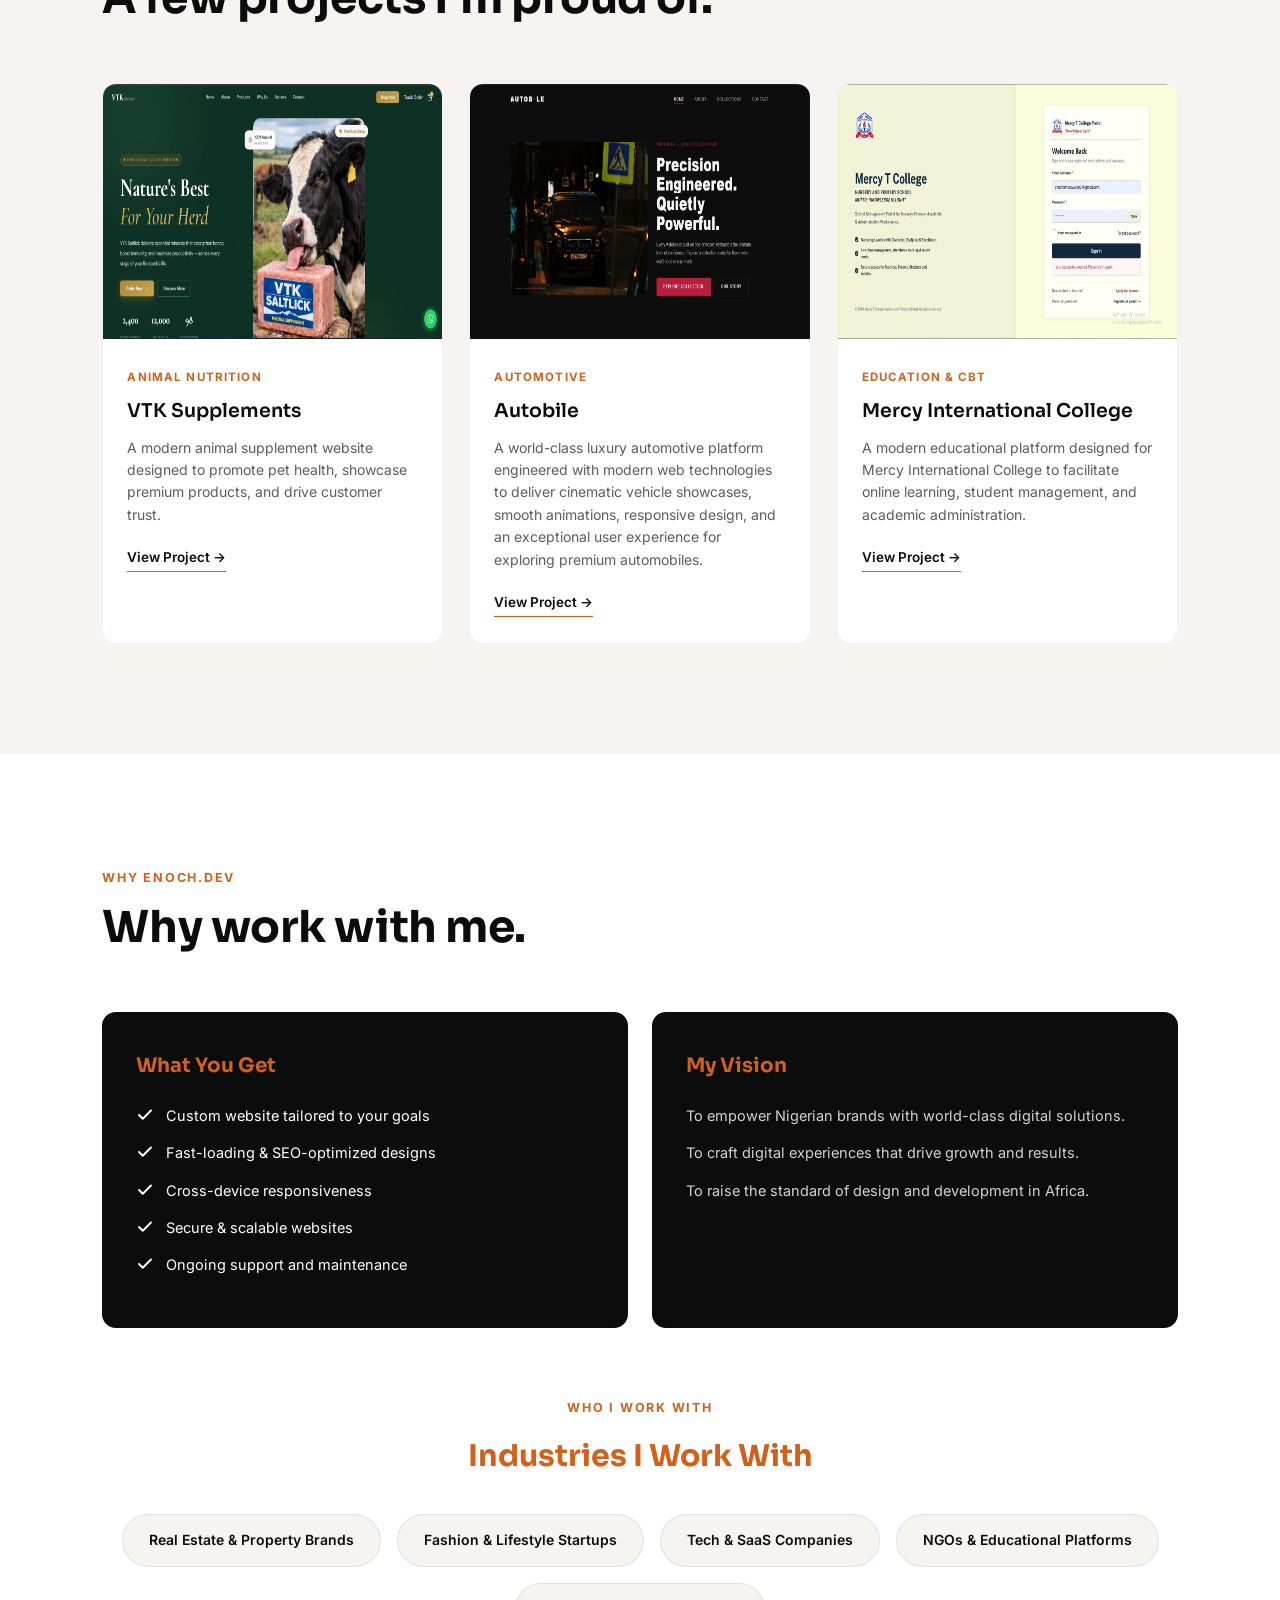
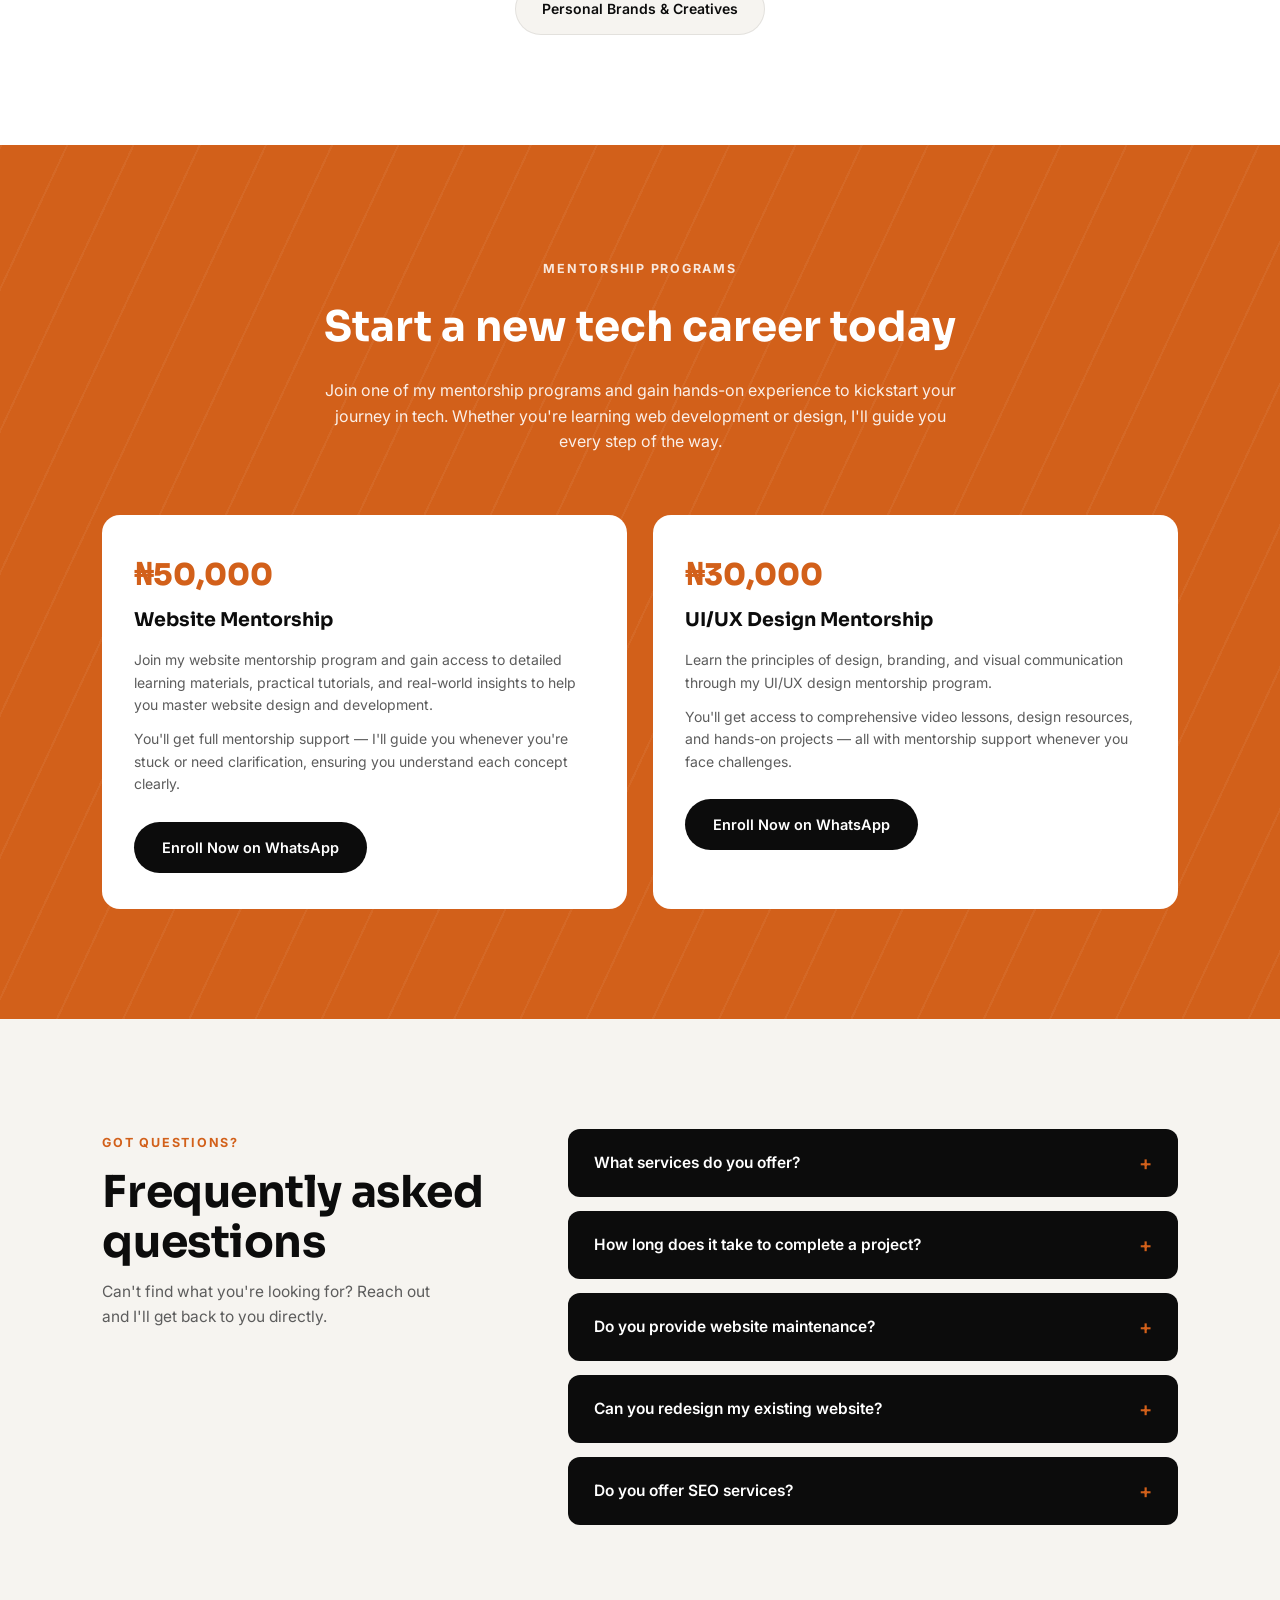
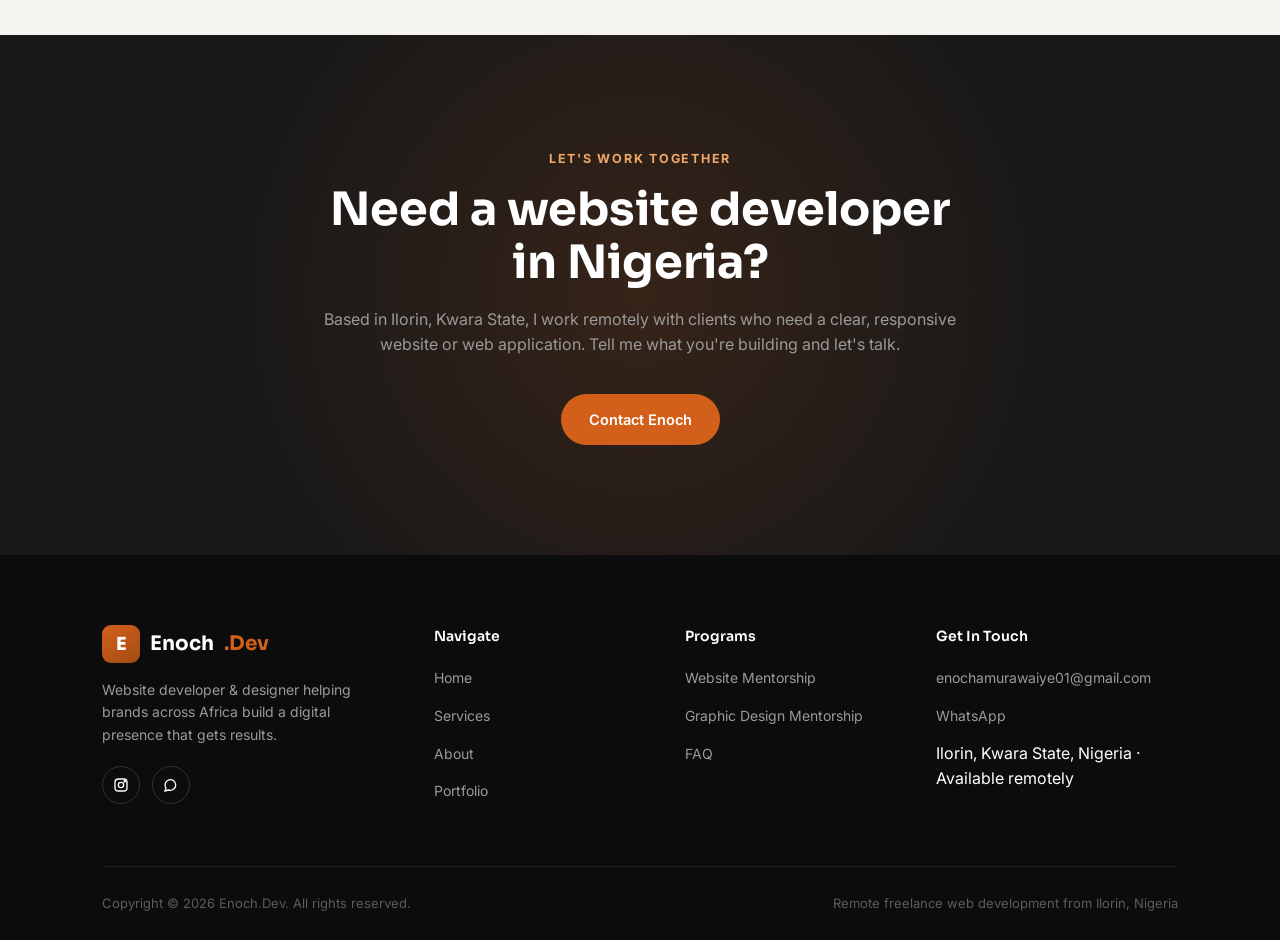
==== commit 23c35f1a: "updated version" ====
--- a/index.html
+++ b/index.html
@@ -4,13 +4,91 @@
 <head>
     <meta charset="UTF-8">
     <meta name="viewport" content="width=device-width, initial-scale=1.0">
-    <link rel="icon" type="image/jpeg" href="logo 2.jpeg">
-
-    <title>Enoch.Dev — Website Developer & Designer in Nigeria</title>
+    <link rel="icon" type="image/jpeg" href="/logo%202.jpeg">
+    <link rel="apple-touch-icon" href="/logo%202.jpeg">
+    <meta name="theme-color" content="#0c0c0c">
+    <meta name="application-name" content="Enoch.Dev">
+    <meta name="description"
+        content="Enoch.Dev is Amurawaiye Enoch, a full-stack developer in Ilorin, Kwara State, Nigeria, building responsive websites and web apps for local and remote clients.">
+    <meta name="robots" content="index, follow, max-image-preview:large">
+    <link rel="canonical" href="https://enochdev.com.ng/">
+    <meta property="og:type" content="website">
+    <meta property="og:site_name" content="Enoch.Dev">
+    <meta property="og:title" content="Enoch.Dev | Full-Stack Web Developer in Ilorin, Nigeria">
+    <meta property="og:description"
+        content="Enoch.Dev is Amurawaiye Enoch, a full-stack developer in Ilorin, Kwara State, Nigeria, building responsive websites and web apps for local and remote clients.">
+    <meta property="og:url" content="https://enochdev.com.ng/">
+    <meta property="og:image" content="https://enochdev.com.ng/enoch.jpg">
+    <meta property="og:image:alt" content="Portrait of Amurawaiye Enoch">
+    <meta name="twitter:card" content="summary_large_image">
+    <meta name="twitter:title" content="Enoch.Dev | Full-Stack Web Developer in Ilorin, Nigeria">
+    <meta name="twitter:description"
+        content="Enoch.Dev is Amurawaiye Enoch, a full-stack developer in Ilorin, Kwara State, Nigeria, building responsive websites and web apps for local and remote clients.">
+    <meta name="twitter:image" content="https://enochdev.com.ng/enoch.jpg">
+    <meta name="twitter:image:alt" content="Portrait of Amurawaiye Enoch">
+    <title>Enoch.Dev | Full-Stack Web Developer in Ilorin, Nigeria</title>
     <link rel="preconnect" href="https://fonts.googleapis.com">
     <link
         href="https://fonts.googleapis.com/css2?family=Sora:wght@400;500;600;700;800&family=Inter:wght@400;500;600;700&display=swap"
         rel="stylesheet">
+    <script type="application/ld+json">
+        {
+            "@context": "https://schema.org",
+            "@graph": [
+                {
+                    "@type": "Person",
+                    "@id": "https://enochdev.com.ng/#person",
+                    "name": "Amurawaiye Enoch Oluwaseun Amurawaiye",
+                    "alternateName": ["Enoch", "Enoch.Dev", "Enoch Dev"],
+                    "url": "https://enochdev.com.ng/",
+                    "image": "https://enochdev.com.ng/enoch.jpg",
+                    "jobTitle": "Full-Stack Web Developer",
+                    "description": "Full-stack web developer based in Ilorin, Kwara State, Nigeria, building modern websites and web applications for clients remotely.",
+                    "email": "enochamurawaiye01@gmail.com",
+                    "telephone": "+2348122569014",
+                    "address": {
+                        "@type": "PostalAddress",
+                        "addressLocality": "Ilorin",
+                        "addressRegion": "Kwara State",
+                        "addressCountry": "NG"
+                    },
+                    "sameAs": [
+                        "https://www.tiktok.com/@enocholuwaseun123",
+                        "https://x.com/EnochOluwa80305",
+                        "https://www.instagram.com/enochamurawaiye/"
+                    ],
+                    "knowsAbout": [
+                        "JavaScript web development",
+                        "Full-stack web development",
+                        "Website development",
+                        "Responsive web design",
+                        "Web applications",
+                        "UI/UX design",
+                        "Graphic design",
+                        "Search engine optimization"
+                    ]
+                },
+                {
+                    "@type": "WebSite",
+                    "@id": "https://enochdev.com.ng/#website",
+                    "url": "https://enochdev.com.ng/",
+                    "name": "Enoch.Dev",
+                    "alternateName": "Enoch Dev",
+                    "inLanguage": "en-NG",
+                    "publisher": {"@id": "https://enochdev.com.ng/#person"}
+                },
+                {
+                    "@type": "ProfilePage",
+                    "@id": "https://enochdev.com.ng/#webpage",
+                    "url": "https://enochdev.com.ng/",
+                    "name": "Enoch.Dev | Full-Stack Web Developer in Ilorin, Nigeria",
+                    "description": "Enoch.Dev is Amurawaiye Enoch, a full-stack web developer based in Ilorin, Kwara State, Nigeria. I build responsive websites and web applications for local and remote clients.",
+                    "isPartOf": {"@id": "https://enochdev.com.ng/#website"},
+                    "mainEntity": {"@id": "https://enochdev.com.ng/#person"}
+                }
+            ]
+        }
+    </script>
     <style>
         :root {
             --black: #0c0c0c;
@@ -37,6 +115,7 @@
 
         html {
             scroll-behavior: smooth;
+            overflow-x: clip;
         }
 
         body {
@@ -1096,7 +1175,7 @@
             background: var(--black);
             border-radius: 12px;
             overflow: hidden;
-            transition: background .3s;
+            transition: background 0.3s;
         }
 
         .faq-q {
@@ -1140,64 +1219,6 @@
         .faq-item.open .faq-a {
             max-height: 200px;
             padding: 0 26px 22px;
-        }
-
-        /* ===== TESTIMONIALS ===== */
-        #testimonials {
-            background: var(--black);
-            color: var(--white);
-        }
-
-        #testimonials .head {
-            max-width: 560px;
-            margin-bottom: 56px;
-        }
-
-        #testimonials .eyebrow {
-            color: var(--orange-light);
-        }
-
-        .testi-grid {
-            display: grid;
-            grid-template-columns: repeat(3, 1fr);
-            gap: 24px;
-        }
-
-        .testi-card {
-            background: var(--black-card);
-            border: 1px solid rgba(255, 255, 255, .08);
-            border-radius: var(--radius);
-            padding: 32px 28px;
-            transition: transform .4s var(--ease);
-        }
-
-        .testi-card:hover {
-            transform: translateY(-6px);
-        }
-
-        .testi-quote {
-            font-size: 32px;
-            color: var(--orange);
-            font-family: var(--font-display);
-            line-height: 1;
-            margin-bottom: 10px;
-        }
-
-        .testi-card p {
-            font-size: 14.5px;
-            color: var(--muted);
-            margin-bottom: 22px;
-        }
-
-        .testi-name {
-            font-weight: 600;
-            font-size: 14.5px;
-            color: var(--white);
-        }
-
-        .testi-role {
-            font-size: 12.5px;
-            color: var(--muted);
         }
 
         /* ===== CONTACT CTA ===== */
@@ -1382,8 +1403,7 @@
 
             .services-grid,
             .pillars,
-            .portfolio-grid,
-            .testi-grid {
+            .portfolio-grid {
                 grid-template-columns: 1fr;
             }
 
@@ -1400,6 +1420,12 @@
                 padding: 80px 6vw;
             }
         }
+
+        @media (max-width:560px) {
+            .footer-grid {
+                grid-template-columns: 1fr;
+            }
+        }
     </style>
 </head>
 
@@ -1408,7 +1434,7 @@
     <!-- ===== NAVBAR ===== -->
     <nav id="navbar">
         <a href="#home" class="logo-wrap" title="Enoch.Dev">
-            <img src="logo 2.jpeg" alt="">
+            <img src="logo.webp" alt="" width="3264" height="3264" decoding="async">
         </a>
         <ul class="nav-links" id="navLinks">
             <li><a href="index.html#home">Home</a></li>
@@ -1431,7 +1457,9 @@
     <section id="home">
         <div class="hero-grid">
             <div>
-                <div class="hero-eyebrow"><span class="dot"></span> Website Developer & Designer, Nigeria</div>
+
+
+                
                 <h1 class="hero-title">Building websites that make brands <span class="accent">unforgettable.</span>
                 </h1>
                 <p class="hero-sub">I'm Enoch — I design and develop clean, fast, conversion-ready websites for founders
@@ -1441,14 +1469,15 @@
                     <a href="#contact-cta" class="btn btn-outline">Get In Touch</a>
                 </div>
                 <div class="hero-stats">
-                    <div><b>40+</b><span>Projects Shipped</span></div>
-                    <div><b>5+</b><span>Years Experience</span></div>
+                    <div><b>5+</b><span>Projects Shipped</span></div>
+                    <div><b>1.5+</b><span>Years Experience</span></div>
                     <div><b>98%</b><span>Client Satisfaction</span></div>
                 </div>
             </div>
             <div class="hero-visual">
                 <div class="logo2">
-                    <img src="logo3.jpeg" alt="">
+                    <img src="enoch.jpg" alt="Portrait of Amurawaiye Enoch" width="864" height="1080"
+                        fetchpriority="high" decoding="async">
                 </div>
             </div>
     </section>
@@ -1458,7 +1487,9 @@
         <div class="container">
             <div class="head-row reveal">
                 <span class="eyebrow">What I Offer</span>
-                <h2 class="section-title">Services built for growth.</h2>
+                <h2 class="section-title">Web development and digital design services.</h2>
+                <p>Based in Ilorin, Kwara State, I work remotely with businesses, organizations and individuals across
+                    Nigeria and beyond on websites, web applications, design and search optimization.</p>
             </div>
             <div class="services-grid reveal-stagger">
                 <div class="service-card">
@@ -1507,22 +1538,25 @@
             <div class="about-grid">
                 <div class="reveal-left">
                     <span class="eyebrow">Meet Enoch.Dev</span>
-                    <h2>I design and build digital experiences that help brands scale.</h2>
-                    <p class="lead">I'm a website developer and designer based in Nigeria, working with founders,
-                        startups, and creatives who want more than just a website — they want a digital presence that
-                        actually works for their business.</p>
-                    <p class="lead">My focus is simple: clean design, solid code, and websites that load fast, look
-                        sharp on every device, and turn visitors into clients. Every project I take on is guided by one
-                        goal — to raise the standard of digital design and development across Africa.</p>
+                    <h2>Thoughtful websites and web applications, built for real people.</h2>
+                    <p class="lead">My name is Amurawaiye Enoch Oluwaseun Amurawaiye, and I work professionally as
+                        Enoch or Enoch.Dev. I'm a full-stack web developer based in Ilorin, Kwara State, Nigeria.</p>
+                    <p class="lead">I build responsive websites and web applications using JavaScript and modern web
+                        technologies. My portfolio includes work for animal nutrition, automotive, education, fashion
+                        and computer-based testing. I work remotely with clients in Ilorin and beyond.</p>
+                    <p class="lead">I start with the purpose and audience of each project, then bring together
+                        considered design, clean code and accessibility. The aim is a site that is useful, clear and
+                        reliable on every device.</p>
                     <div class="about-actions">
                         <a href="#contact-cta" class="btn btn-primary">Contact Me</a>
-                        <a href="#portfolio" class="btn btn-outline">About Me</a>
+                        <a href="work.html" class="btn btn-outline">View My Projects</a>
                     </div>
                 </div>
                 <div class="about-photo reveal-right">
                     <div class="frame-corner fc-tl"></div>
                     <div class="frame-corner fc-br"></div>
-                    <img src="enoch.jpg" alt="Enoch Dev" />
+                    <img src="./workImg/enoch 2.jpg" alt="Enoch working on a web development project"
+                        width="960" height="1280" loading="lazy" decoding="async" />
                     <circle cx="50" cy="36" r="18" stroke="#D2601A" stroke-width="3" />
                     <path d="M20 88C20 68 33 58 50 58C67 58 80 68 80 88" stroke="#D2601A" stroke-width="3"
                         stroke-linecap="round" />
@@ -1570,7 +1604,8 @@
             <div class="portfolio-grid reveal-stagger">
                 <div class="project-card">
                     <div class="project-thumb thumb-1">
-                        <img src="images/vtk.png" alt="">
+                        <img src="images/vtk.webp" alt="Preview of VTK Supplements' animal nutrition website"
+                            width="1580" height="773" loading="lazy" decoding="async">
                     </div>
                     <div class="project-body">
                         <span class="project-tag">Animal Nutrition</span>
@@ -1584,7 +1619,8 @@
 
                 <div class="project-card">
                     <div class="project-thumb thumb-2">
-                        <img src="./workImg/cars-web.png" alt="">
+                        <img src="workImg/cars-web.webp" alt="Preview of the Autobile automotive website"
+                            width="1581" height="765" loading="lazy" decoding="async">
                     </div>
                     <div class="project-body">
                         <span class="project-tag">Automotive</span>
@@ -1598,21 +1634,19 @@
                     </div>
                 </div>
 
-                <div class="project-card">
-                    <div class="project-thumb thumb-3">
-                        <img src="./workImg/Fashion-Hub (2).png" alt="">
-                    </div>
-                    <div class="project-body">
-                        <span class="project-tag">Luxury Fashion</span>
-                        <h3>Fashion Hub &amp; Co.</h3>
-                        <p>A premium fashion e-commerce platform designed to showcase luxury clothing, elegant wigs,
-                            handcrafted
-                            beads, and stylish accessories through a modern, responsive, and visually captivating
-                            shopping
-                            experience.</p>
-                        <a href="#" class="view-project">View Project →</a>
-                    </div>
-                </div>
+           <div class="project-card">
+          <div class="project-thumb thumb-4">
+            <img src="workImg/Mercyt_college.webp" alt="Preview of the Mercy International College website"
+                width="1600" height="767" loading="lazy" decoding="async">
+          </div>
+          <div class="project-body">
+            <span class="project-tag">Education &amp; CBT</span>
+            <h3>Mercy International College</h3>
+            <p>A modern educational platform designed for Mercy International College to facilitate online learning,
+              student management, and academic administration.</p>
+            <a href="https://enoch-international-college.vercel.app/login.html" class="view-project">View Project →</a>
+          </div>
+        </div>
             </div>
         </div>
         </div>
@@ -1623,7 +1657,7 @@
         <div class="container">
             <div class="head-row reveal">
                 <span class="eyebrow">Why Enoch.Dev</span>
-                <h2 class="section-title">Why choose us.</h2>
+                <h2 class="section-title">Why work with me.</h2>
             </div>
             <div class="why-grid reveal-stagger">
                 <div class="why-card">
@@ -1653,7 +1687,7 @@
                 </div>
 
                 <div class="why-card vision">
-                    <h3>Our Vision</h3>
+                    <h3>My Vision</h3>
                     <p>To empower Nigerian brands with world-class digital solutions.</p>
                     <p>To craft digital experiences that drive growth and results.</p>
                     <p>To raise the standard of design and development in Africa.</p>
@@ -1662,7 +1696,7 @@
 
             <div class="industries reveal">
                 <span class="eyebrow">Who I Work With</span>
-                <h3>Industries We Work With</h3>
+                <h3>Industries I Work With</h3>
                 <div class="industries-list">
                     <span class="industry-pill">Real Estate & Property Brands</span>
                     <span class="industry-pill">Fashion & Lifestyle Startups</span>
@@ -1691,7 +1725,7 @@
                         tutorials, and real-world insights to help you master website design and development.</p>
                     <p>You'll get full mentorship support — I'll guide you whenever you're stuck or need clarification,
                         ensuring you understand each concept clearly.</p>
-                    <a href="https://wa.me/2348122569014    " class="btn btn-black">Enroll Now on WhatsApp</a>
+                    <a href="https://wa.me/2348122569014" class="btn btn-black">Enroll Now on WhatsApp</a>
                 </div>
                 <div class="mentor-card">
                     <div class="mentor-price">₦30,000</div>
@@ -1757,50 +1791,14 @@
         </div>
     </section>
 
-    <!-- ===== TESTIMONIALS ===== -->
-    <section id="testimonials" class="section">
-        <div class="container">
-            <div class="head reveal">
-                <span class="eyebrow">Feedback From My Clients</span>
-                <h2 class="section-title">What our clients say about working with us.</h2>
-            </div>
-            <div class="testi-grid reveal-stagger">
-                <div class="testi-card">
-                    <div class="testi-quote">"</div>
-                    <p>I hired Enoch.Dev to design and develop my company's website, and I couldn't be more pleased with
-                        the results. The design was sleek and modern, and the website functions flawlessly. The process
-                        was smooth and communication was always clear.</p>
-                    <div class="testi-name"> vtk Iorin</div>
-                    <div class="testi-role"> Animal Nutrition</div>
-                </div>
-                <div class="testi-card">
-                    <div class="testi-quote">"</div>
-                    <p>Working with Enoch.Dev was an amazing experience! They understood exactly what I wanted for my
-                        personal brand's website and delivered beyond my expectations. Their attention to detail was
-                        impressive.</p>
-                    <div class="testi-name"> Mr David</div>
-                    <div class="testi-role"> Car websie</div>
-                </div>
-                <div class="testi-card">
-                    <div class="testi-quote">"</div>
-                    <p>Enoch.Dev is incredibly professional and proactive. They transformed my outdated website into
-                        something fresh, responsive, and user-friendly. I'm thrilled with the end result and would
-                        recommend their expertise.</p>
-                    <div class="testi-name"> Enoch.Dev</div>
-                    <div class="testi-role"> For portfolio</div>
-                </div>
-            </div>
-        </div>
-    </section>
-
     <!-- ===== CONTACT CTA ===== -->
     <section id="contact-cta" class="section">
         <div class="inner reveal">
             <span class="eyebrow">Let's Work Together</span>
             <h2>Need a website developer in Nigeria?</h2>
-            <p>Stay in touch — have a project in mind or need an expert website designer and developer? Get in touch
-                with me today and let's start a conversation.</p>
-            <a href="https://wa.me/2348122569014" class="btn btn-primary">Contact Us</a>
+            <p>Based in Ilorin, Kwara State, I work remotely with clients who need a clear, responsive website or web
+                application. Tell me what you're building and let's talk.</p>
+            <a href="contact.html" class="btn btn-primary">Contact Enoch</a>
         </div>
     </section>
 
@@ -1812,17 +1810,10 @@
                 <p>Website developer & designer helping brands across Africa build a digital presence that gets results.
                 </p>
                 <div class="footer-social">
-                    <a href="#" aria-label="Instagram"><svg viewBox="0 0 24 24" fill="none" stroke-width="2">
+                    <a href="https://www.instagram.com/enochamurawaiye/" aria-label="Instagram" target="_blank" rel="noopener noreferrer"><svg viewBox="0 0 24 24" fill="none" stroke-width="2">
                             <rect x="3" y="3" width="18" height="18" rx="5" />
                             <circle cx="12" cy="12" r="4" />
                             <circle cx="17.5" cy="6.5" r="1" />
-                        </svg></a>
-                    <a href="#" aria-label="LinkedIn"><svg viewBox="0 0 24 24" fill="none" stroke-width="2">
-                            <rect x="3" y="3" width="18" height="18" rx="3" />
-                            <line x1="8" y1="11" x2="8" y2="16" />
-                            <line x1="8" y1="8" x2="8" y2="8" />
-                            <line x1="12" y1="11" x2="12" y2="16" />
-                            <path d="M12 13c0-2 4-2 4 0v3" />
                         </svg></a>
                     <a href="https://wa.me/2348122569014" aria-label="WhatsApp"><svg viewBox="0 0 24 24" fill="none" stroke-width="2">
                             <path d="M3 21l1.5-4.5A8 8 0 1 1 8.5 19.5L3 21z" />
@@ -1849,15 +1840,15 @@
             <div class="footer-col">
                 <h5>Get In Touch</h5>
                 <ul>
-                    <li><a href="mailto:hello@enoch.dev">hello@enoch.dev</a></li>
+                    <li><a href="mailto:enochamurawaiye01@gmail.com">enochamurawaiye01@gmail.com</a></li>
                     <li><a href="https://wa.me/2348122569014">WhatsApp</a></li>
-                    <li><a href="#">ilorin, Nigeria</a></li>
+                    <li>Ilorin, Kwara State, Nigeria · Available remotely</li>
                 </ul>
             </div>
         </div>
         <div class="footer-bottom">
             <span>Copyright © 2026 Enoch.Dev. All rights reserved.</span>
-            <span><a href="#">Privacy Policy</a> · <a href="#">Terms of Service</a></span>
+            <span>Remote freelance web development from Ilorin, Nigeria</span>
         </div>
     </footer>
 
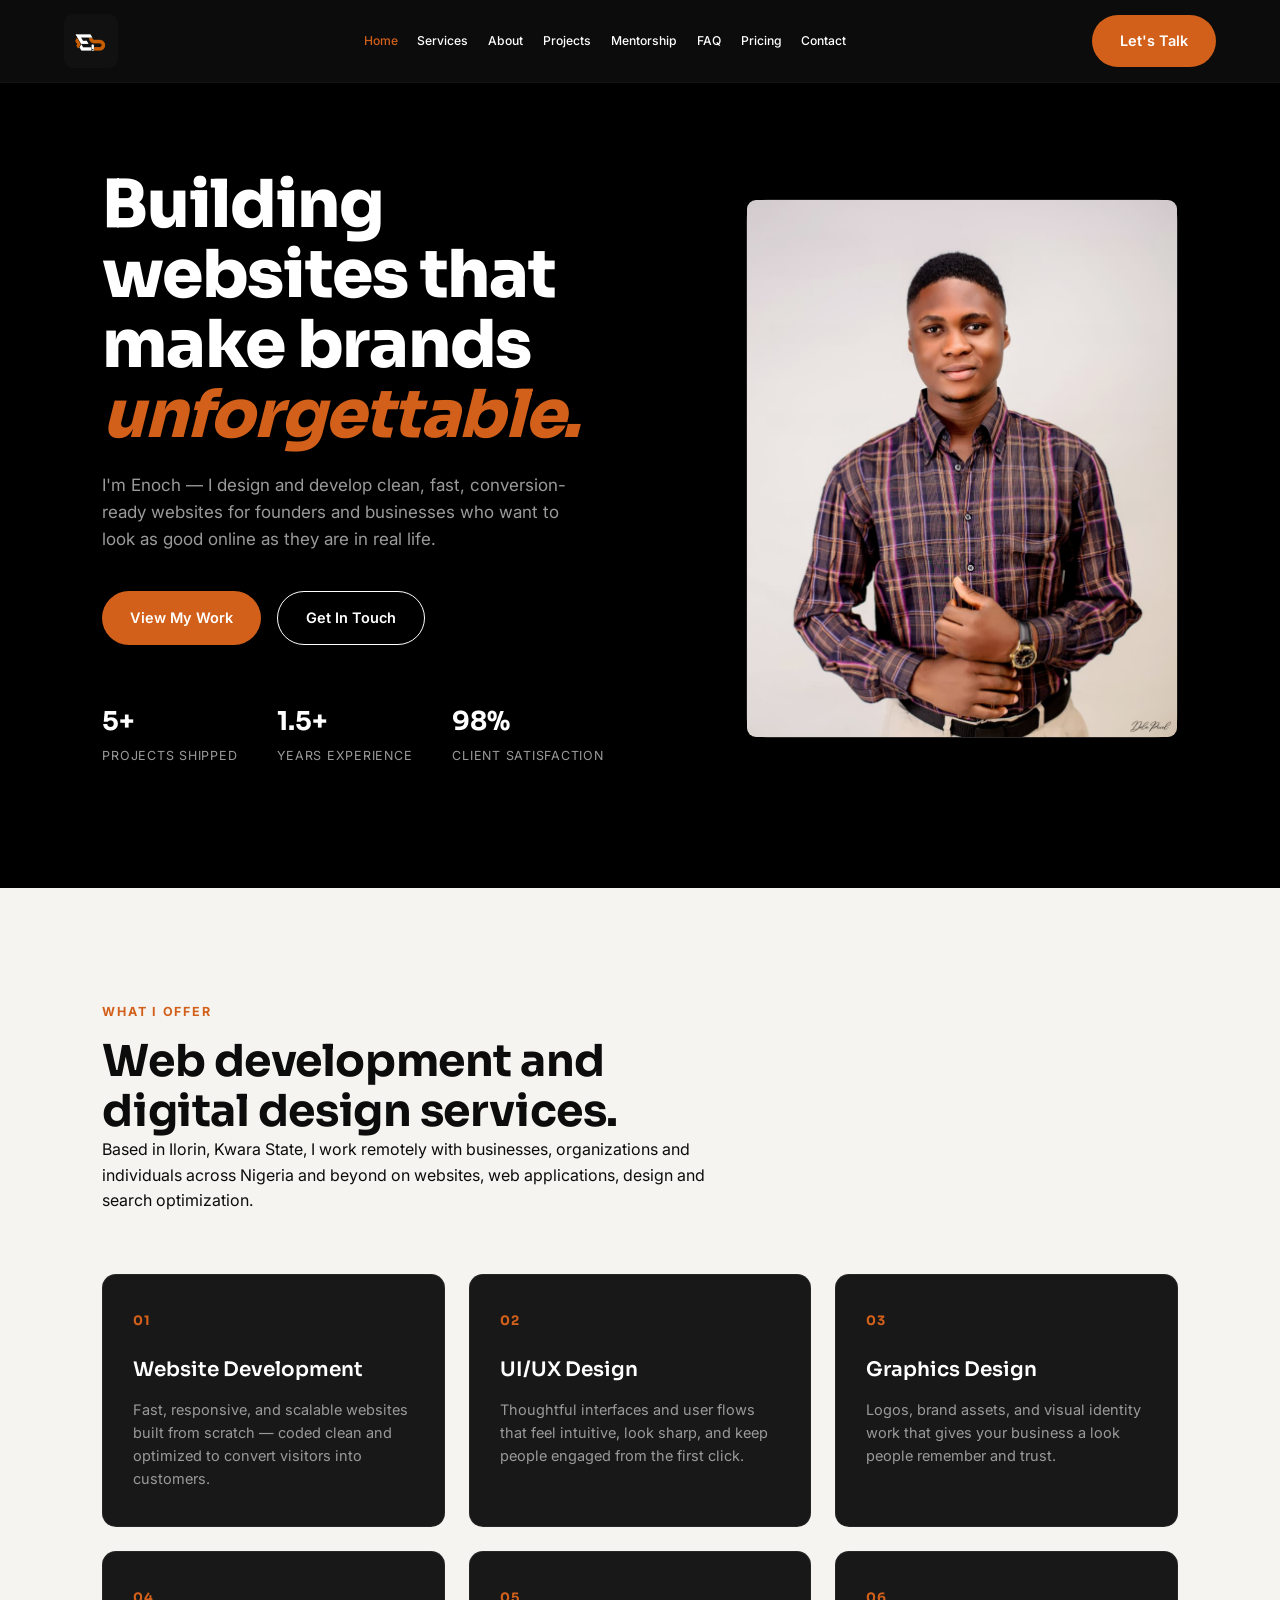
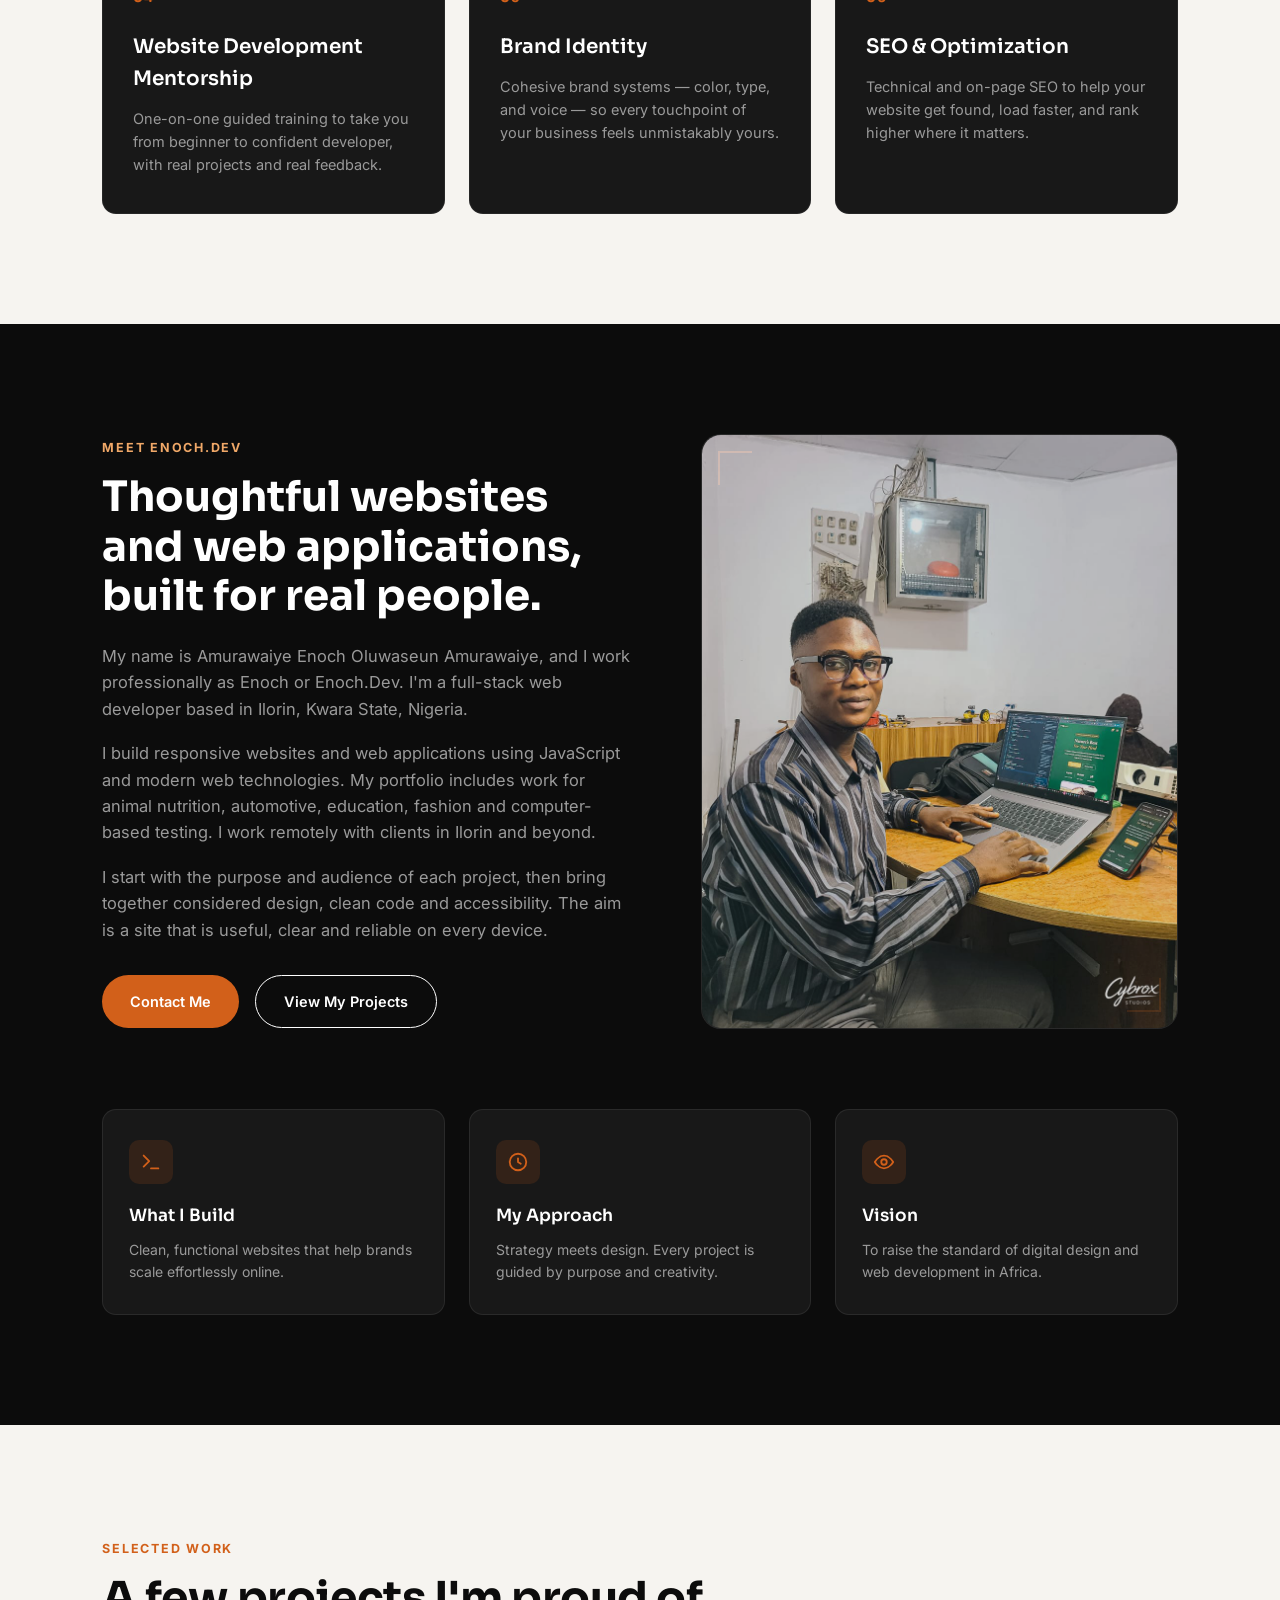
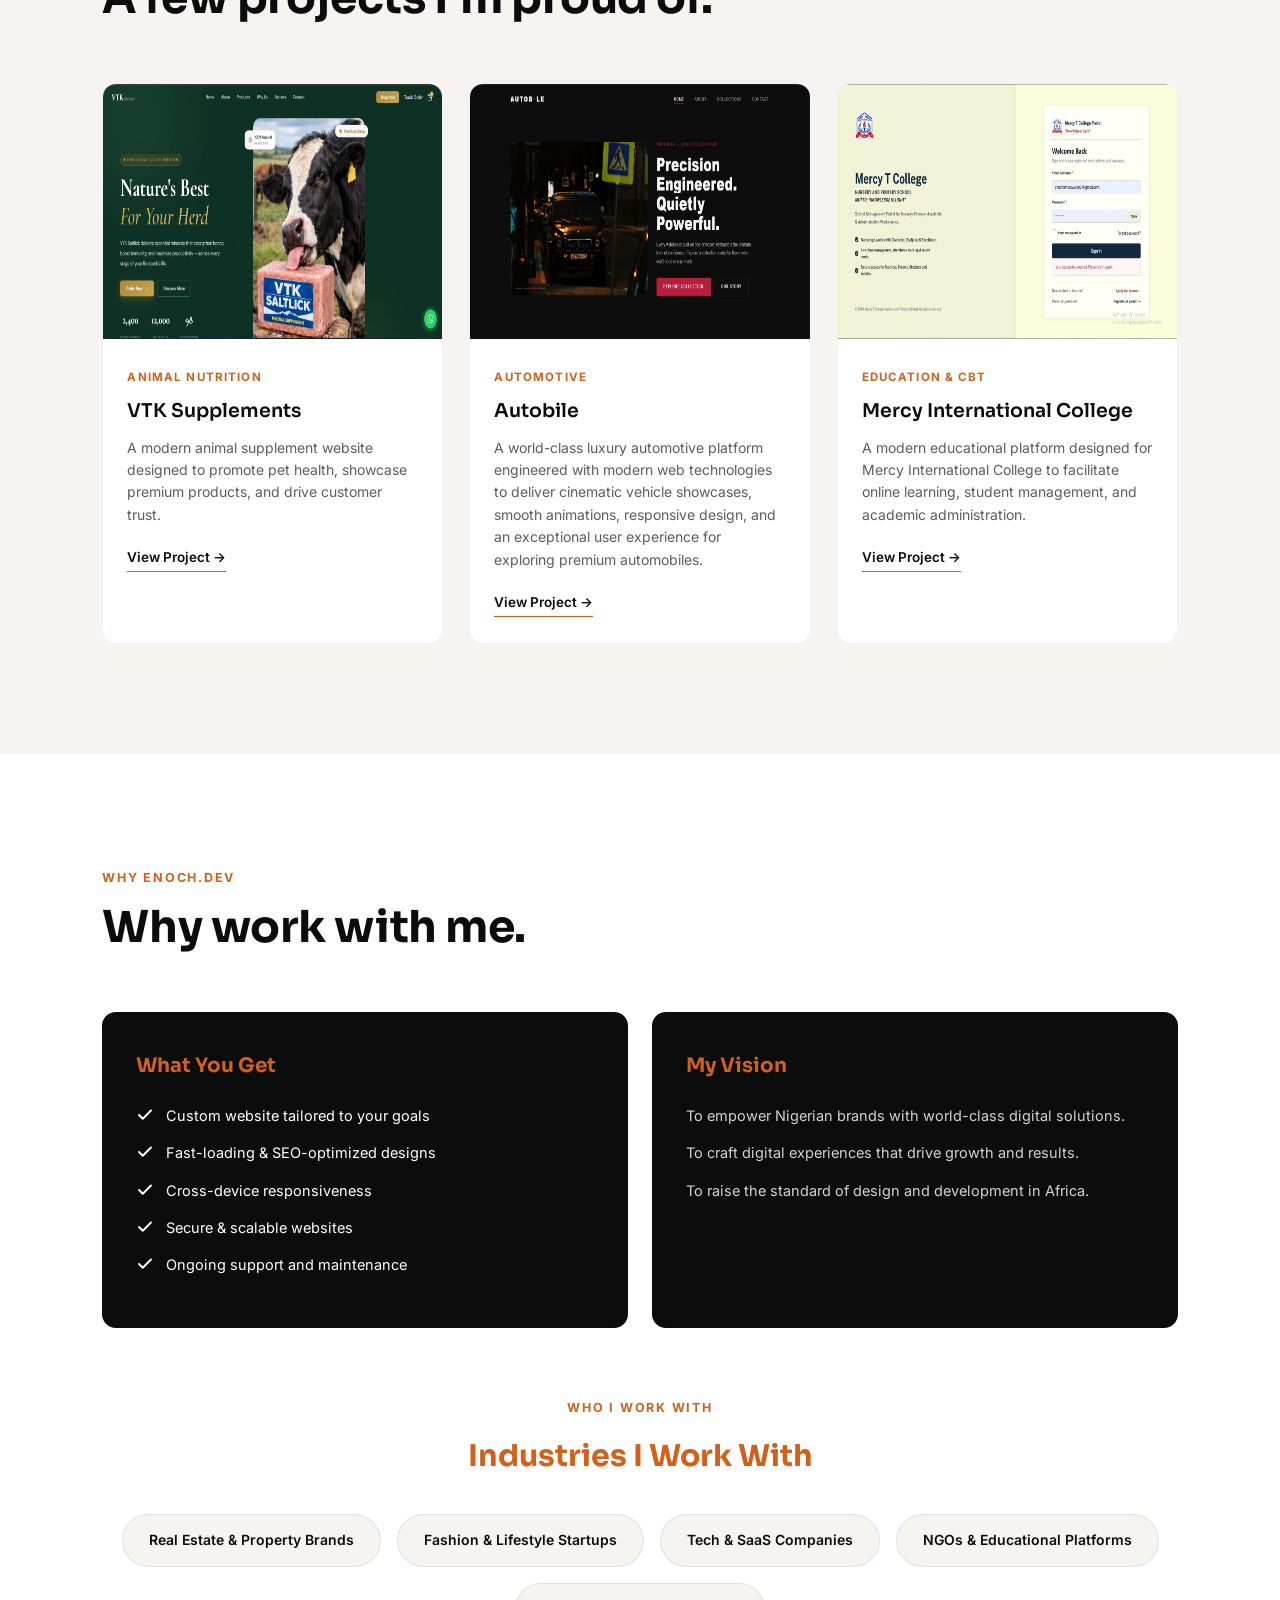
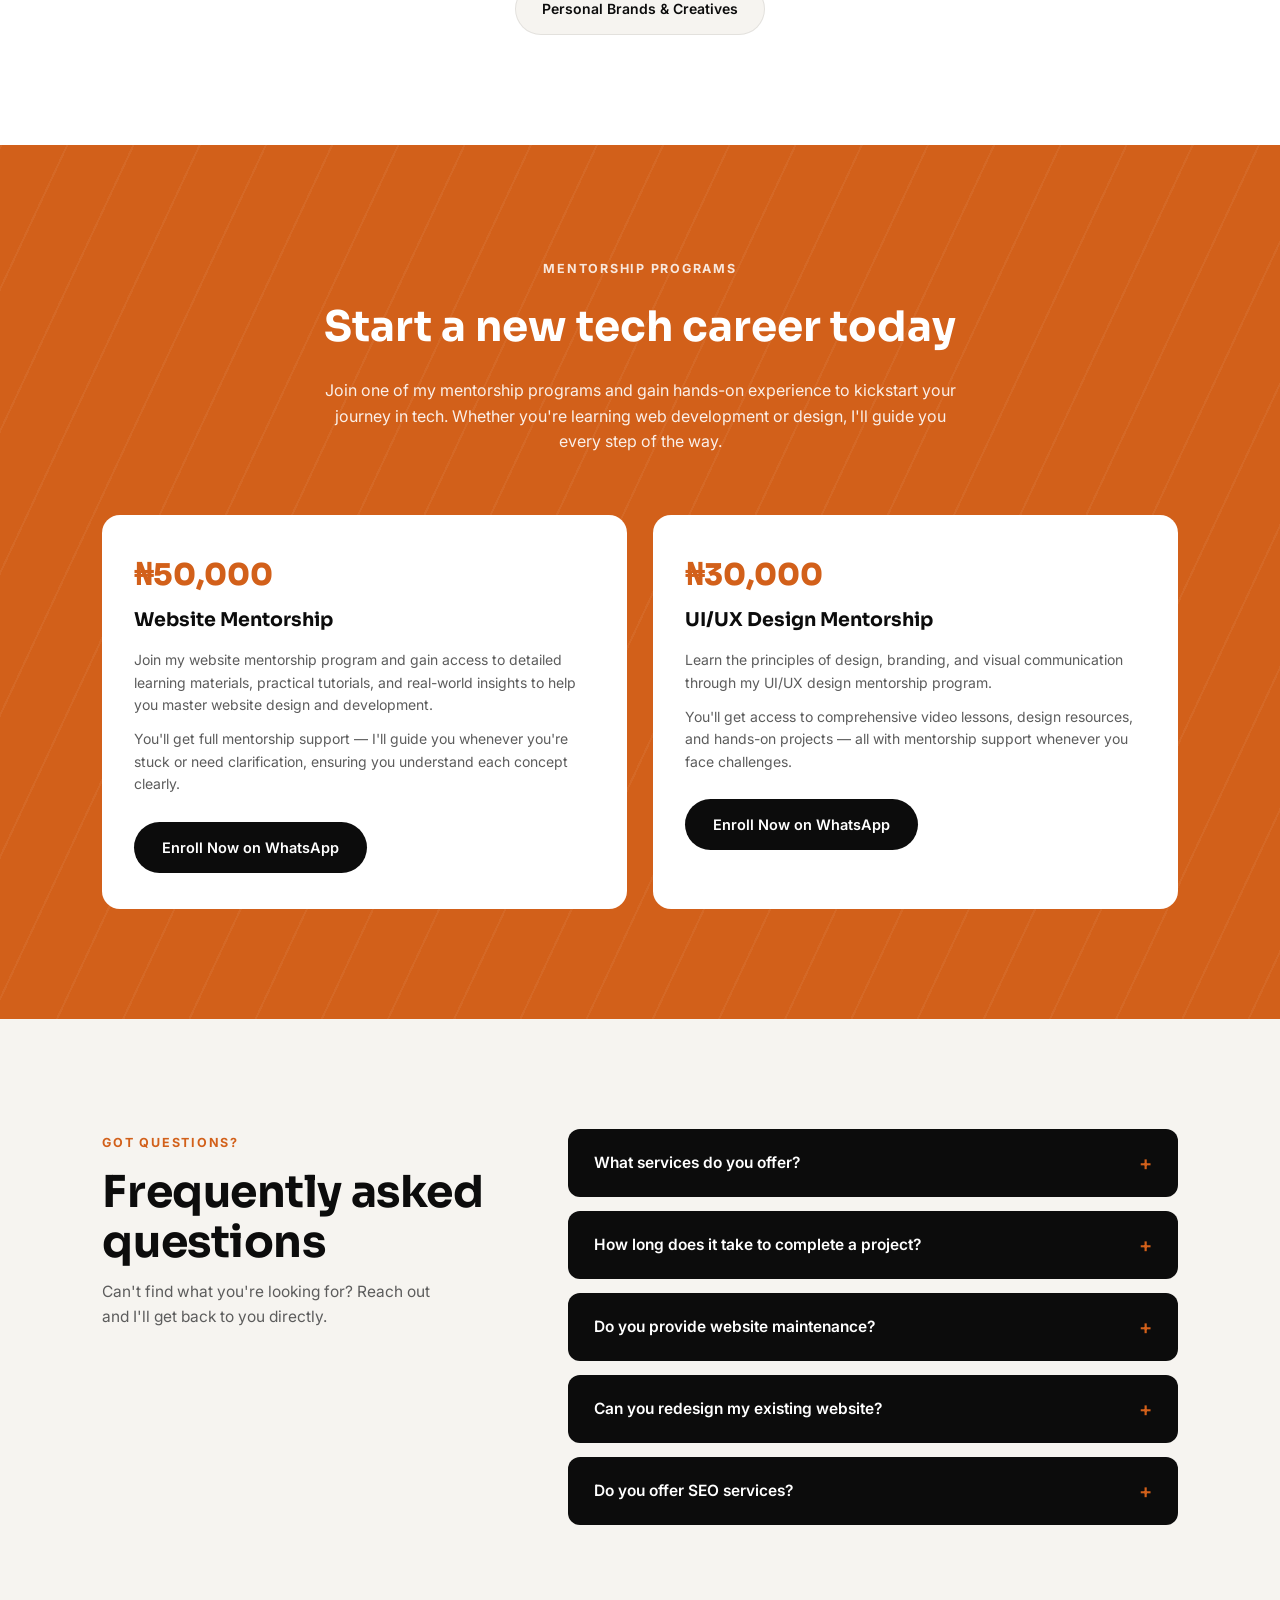
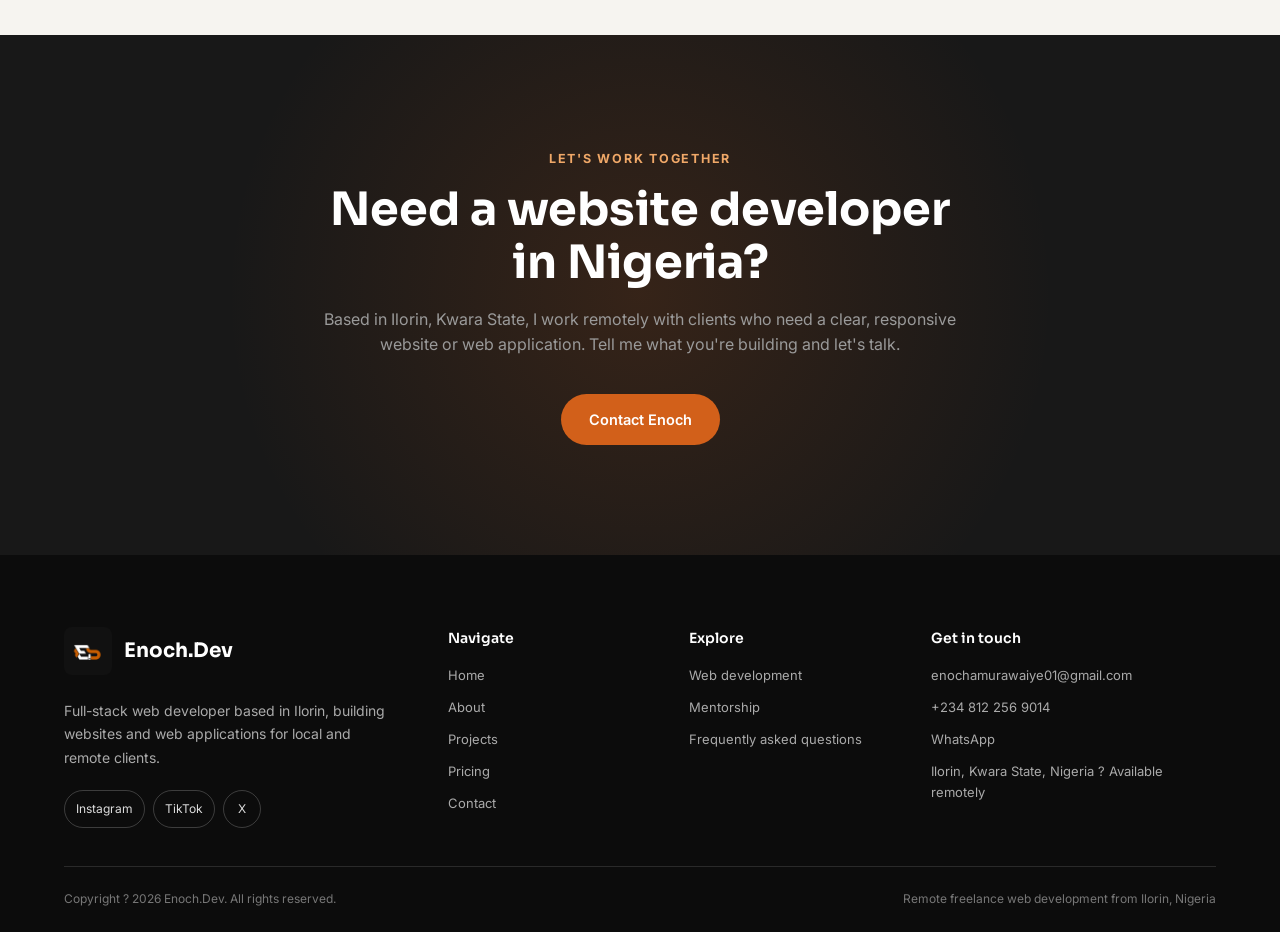
==== commit 3ed5272a: "Unify responsive navigation and footer Share one aligned navigation and footer across portfolio page" ====
--- a/index.html
+++ b/index.html
@@ -1427,31 +1427,31 @@
             }
         }
     </style>
+    <link rel="stylesheet" href="/shared-layout.css">
 </head>
 
 <body>
 
     <!-- ===== NAVBAR ===== -->
-    <nav id="navbar">
-        <a href="#home" class="logo-wrap" title="Enoch.Dev">
-            <img src="logo.webp" alt="" width="3264" height="3264" decoding="async">
-        </a>
-        <ul class="nav-links" id="navLinks">
-            <li><a href="index.html#home">Home</a></li>
-            <li><a href="index.html#services">Services</a></li>
-            <li><a href="about.html">About</a></li>
-            <li><a href="work.html">My Projects</a></li>
-            <li><a href="index.html#mentorship">Mentorship</a></li>
-            <li><a href="#faq">FAQ</a></li>
-            <li><a href="pricing.html">Pricing</a></li>
-            <li><a href="contact.html" class="active">Contact</a></li>
-        </ul>
-        <div class="nav-cta-wrap">
-            <a href="#contact-cta" class="btn btn-primary">Let's Talk</a>
-            <button class="nav-burger" id="burger" aria-label="Menu"
-                aria-expanded="false"><span></span><span></span><span></span></button>
-        </div>
-    </nav>
+    <nav id="navbar" aria-label="Main navigation">
+    <a href="index.html#home" class="logo-wrap" aria-label="Enoch.Dev home" title="Enoch.Dev">
+        <img src="/logo.webp" alt="" width="3264" height="3264" decoding="async">
+    </a>
+    <ul class="nav-links" id="navLinks">
+        <li><a href="index.html#home" class="active" aria-current="page">Home</a></li>
+        <li><a href="index.html#services">Services</a></li>
+        <li><a href="about.html">About</a></li>
+        <li><a href="work.html">Projects</a></li>
+        <li><a href="index.html#mentorship">Mentorship</a></li>
+        <li><a href="index.html#faq">FAQ</a></li>
+        <li><a href="pricing.html">Pricing</a></li>
+        <li><a href="contact.html">Contact</a></li>
+    </ul>
+    <div class="nav-cta-wrap">
+        <a href="contact.html" class="btn btn-primary">Let's Talk</a>
+        <button class="nav-burger" id="burger" type="button" aria-label="Toggle navigation" aria-controls="navLinks" aria-expanded="false"><span></span><span></span><span></span></button>
+    </div>
+</nav>
 
     <!-- ===== HOME / HERO ===== -->
     <section id="home">
@@ -1644,7 +1644,7 @@
             <h3>Mercy International College</h3>
             <p>A modern educational platform designed for Mercy International College to facilitate online learning,
               student management, and academic administration.</p>
-            <a href="https://enoch-international-college.vercel.app/login.html" class="view-project">View Project →</a>
+            <a href="https://mercyt-international-college.vercel.app/login.html" class="view-project">View Project →</a>
           </div>
         </div>
             </div>
@@ -1804,53 +1804,52 @@
 
     <!-- ===== FOOTER ===== -->
     <footer>
-        <div class="footer-grid">
-            <div class="footer-brand">
-                <a href="#home" class="logo"><span class="logo-mark">E</span>Enoch<span class="accent">.Dev</span></a>
-                <p>Website developer & designer helping brands across Africa build a digital presence that gets results.
-                </p>
-                <div class="footer-social">
-                    <a href="https://www.instagram.com/enochamurawaiye/" aria-label="Instagram" target="_blank" rel="noopener noreferrer"><svg viewBox="0 0 24 24" fill="none" stroke-width="2">
-                            <rect x="3" y="3" width="18" height="18" rx="5" />
-                            <circle cx="12" cy="12" r="4" />
-                            <circle cx="17.5" cy="6.5" r="1" />
-                        </svg></a>
-                    <a href="https://wa.me/2348122569014" aria-label="WhatsApp"><svg viewBox="0 0 24 24" fill="none" stroke-width="2">
-                            <path d="M3 21l1.5-4.5A8 8 0 1 1 8.5 19.5L3 21z" />
-                        </svg></a>
-                </div>
-            </div>
-            <div class="footer-col">
-                <h5>Navigate</h5>
-                <ul>
-                    <li><a href="#home">Home</a></li>
-                    <li><a href="#services">Services</a></li>
-                    <li><a href="#about">About</a></li>
-                    <li><a href="#portfolio">Portfolio</a></li>
-                </ul>
-            </div>
-            <div class="footer-col">
-                <h5>Programs</h5>
-                <ul>
-                    <li><a href="#mentorship">Website Mentorship</a></li>
-                    <li><a href="#mentorship">Graphic Design Mentorship</a></li>
-                    <li><a href="#faq">FAQ</a></li>
-                </ul>
-            </div>
-            <div class="footer-col">
-                <h5>Get In Touch</h5>
-                <ul>
-                    <li><a href="mailto:enochamurawaiye01@gmail.com">enochamurawaiye01@gmail.com</a></li>
-                    <li><a href="https://wa.me/2348122569014">WhatsApp</a></li>
-                    <li>Ilorin, Kwara State, Nigeria · Available remotely</li>
-                </ul>
+    <div class="footer-grid">
+        <div class="footer-brand">
+            <a href="index.html#home" class="footer-brand-logo" aria-label="Enoch.Dev home">
+                <img src="/logo.webp" alt="" width="3264" height="3264" loading="lazy" decoding="async">
+                <span>Enoch.Dev</span>
+            </a>
+            <p>Full-stack web developer based in Ilorin, building websites and web applications for local and remote clients.</p>
+            <div class="footer-social" aria-label="Social profiles">
+                <a href="https://www.instagram.com/enochamurawaiye/" target="_blank" rel="noopener noreferrer">Instagram</a>
+                <a href="https://www.tiktok.com/@enocholuwaseun123" target="_blank" rel="noopener noreferrer">TikTok</a>
+                <a href="https://x.com/EnochOluwa80305" target="_blank" rel="noopener noreferrer">X</a>
             </div>
         </div>
-        <div class="footer-bottom">
-            <span>Copyright © 2026 Enoch.Dev. All rights reserved.</span>
-            <span>Remote freelance web development from Ilorin, Nigeria</span>
+        <div class="footer-col">
+            <h2>Navigate</h2>
+            <ul>
+                <li><a href="index.html#home">Home</a></li>
+                <li><a href="about.html">About</a></li>
+                <li><a href="work.html">Projects</a></li>
+                <li><a href="pricing.html">Pricing</a></li>
+                <li><a href="contact.html">Contact</a></li>
+            </ul>
         </div>
-    </footer>
+        <div class="footer-col">
+            <h2>Explore</h2>
+            <ul>
+                <li><a href="index.html#services">Web development</a></li>
+                <li><a href="index.html#mentorship">Mentorship</a></li>
+                <li><a href="index.html#faq">Frequently asked questions</a></li>
+            </ul>
+        </div>
+        <div class="footer-col footer-contact">
+            <h2>Get in touch</h2>
+            <ul>
+                <li><a href="mailto:enochamurawaiye01@gmail.com">enochamurawaiye01@gmail.com</a></li>
+                <li><a href="tel:+2348122569014">+234 812 256 9014</a></li>
+                <li><a href="https://wa.me/2348122569014">WhatsApp</a></li>
+                <li><span>Ilorin, Kwara State, Nigeria ? Available remotely</span></li>
+            </ul>
+        </div>
+    </div>
+    <div class="footer-bottom">
+        <span>Copyright ? 2026 Enoch.Dev. All rights reserved.</span>
+        <span>Remote freelance web development from Ilorin, Nigeria</span>
+    </div>
+</footer>
 
     <script>
         // Nav scroll shrink
--- a/shared-layout.css
+++ b/shared-layout.css
@@ -0,0 +1,126 @@
+/* Shared navigation and footer layout for every portfolio page. */
+#navbar {
+  position: fixed;
+  inset: 0 0 auto;
+  z-index: 1000;
+  width: 100%;
+  height: 82px;
+  padding: 0 clamp(20px, 5vw, 72px);
+  display: grid;
+  grid-template-columns: auto minmax(0, 1fr) auto;
+  align-items: center;
+  gap: clamp(14px, 2vw, 28px);
+  background: #0c0c0c;
+  box-shadow: 0 1px 0 rgba(255,255,255,.08);
+  transition: box-shadow .25s ease;
+}
+#navbar.scrolled { padding: 0 clamp(20px, 5vw, 72px); box-shadow: 0 8px 30px -12px rgba(0,0,0,.7); }
+#navbar .logo-wrap { display: block; width: 54px; height: 54px; flex: 0 0 54px; border-radius: 8px; overflow: hidden; }
+#navbar .logo-wrap img { width: 100%; height: 100%; object-fit: cover; }
+#navbar .nav-links {
+  position: static;
+  width: auto;
+  margin: 0;
+  padding: 0;
+  display: flex;
+  flex-direction: row;
+  align-items: center;
+  justify-content: center;
+  gap: clamp(10px, 1.55vw, 24px);
+  list-style: none;
+  background: transparent;
+  opacity: 1;
+  visibility: visible;
+  transform: none;
+}
+#navbar .nav-links a { display: inline-block; padding: 10px 0; color: #fff; font-size: clamp(12px, .95vw, 14px); line-height: 1.2; white-space: nowrap; }
+#navbar .nav-links a.active { color: var(--orange, #d2601a); }
+#navbar .nav-links a:focus-visible,
+#navbar .nav-cta-wrap a:focus-visible,
+#navbar .nav-burger:focus-visible,
+footer a:focus-visible { outline: 2px solid #f0a868; outline-offset: 4px; border-radius: 3px; }
+#navbar .nav-cta-wrap { justify-self: end; display: flex; align-items: center; gap: 12px; }
+#navbar .nav-burger { display: none; min-width: 44px; min-height: 44px; align-items: center; justify-content: center; }
+#navbar .nav-burger span { display: block; }
+
+body > footer {
+  padding: clamp(48px, 6vw, 72px) clamp(20px, 5vw, 72px) 24px;
+  background: #0c0c0c;
+  color: #fff;
+}
+.footer-grid, .footer-bottom { width: min(100%, 1200px); margin-inline: auto; }
+.footer-grid {
+  display: grid;
+  grid-template-columns: minmax(240px, 1.4fr) repeat(2, minmax(130px, .8fr)) minmax(220px, 1.2fr);
+  align-items: start;
+  gap: clamp(24px, 4vw, 52px);
+  padding-bottom: 38px;
+  border-bottom: 1px solid rgba(255,255,255,.12);
+}
+.footer-brand-logo { display: inline-flex; align-items: center; gap: 12px; color: #fff; font-family: var(--font-display, sans-serif); font-size: 20px; font-weight: 700; }
+.footer-brand-logo img { width: 48px; height: 48px; border-radius: 8px; object-fit: cover; }
+.footer-brand p { max-width: 340px; margin: 16px 0 20px; color: #aaa; font-size: 14px; line-height: 1.7; }
+.footer-social { display: flex; flex-wrap: wrap; gap: 8px; }
+.footer-social a { display: inline-flex; width: auto; min-width: 38px; flex: 0 0 auto; white-space: nowrap; min-height: 38px; align-items: center; justify-content: center; padding: 0 11px; border: 1px solid rgba(255,255,255,.2); border-radius: 20px; color: #ddd; font-size: 12px; transition: background .2s ease, border-color .2s ease, color .2s ease; }
+.footer-social a:hover { background: var(--orange, #d2601a); border-color: var(--orange, #d2601a); color: #fff; }
+.footer-col h2 { margin: 0 0 16px; color: #fff; font-family: var(--font-display, sans-serif); font-size: 14px; font-weight: 600; }
+.footer-col ul { display: grid; gap: 11px; margin: 0; padding: 0; list-style: none; }
+.footer-col ul li { margin: 0; color: #aaa; font-size: 13px; line-height: 1.6; }
+.footer-col ul li a, .footer-col ul li span { color: #aaa; font-size: 13px; line-height: 1.6; overflow-wrap: anywhere; }
+.footer-col ul li a:hover { color: var(--orange, #d2601a); }
+.footer-bottom { display: flex; justify-content: space-between; align-items: flex-start; gap: 12px 24px; padding-top: 22px; color: #777; font-size: 12px; line-height: 1.6; }
+
+#home, #about-hero, #work-header, #pricing-hero, #contact-hero { background: #000; background-image: none; }
+#home::before, #home::after,
+#about-hero::before, #about-hero::after,
+#work-header::before, #work-header::after,
+#pricing-hero::before, #pricing-hero::after,
+#contact-hero::before, #contact-hero::after { display: none; content: none; background: none; }
+
+@media (max-width: 1000px) {
+  #navbar { height: 74px; grid-template-columns: minmax(0, 1fr) auto; gap: 12px; }
+  #navbar.scrolled { padding-inline: clamp(20px, 5vw, 72px); }
+  #navbar .nav-cta-wrap .btn { display: none; }
+  #navbar .nav-burger { display: inline-flex; }
+  #navbar .nav-links {
+    position: absolute;
+    top: 100%;
+    left: 0;
+    width: 100%;
+    max-height: calc(100dvh - 74px);
+    overflow-y: auto;
+    padding: 10px clamp(20px, 5vw, 72px) 22px;
+    display: flex;
+    flex-direction: column;
+    align-items: stretch;
+    justify-content: flex-start;
+    gap: 0;
+    background: #0c0c0c;
+    border-top: 1px solid rgba(255,255,255,.08);
+    box-shadow: 0 18px 24px rgba(0,0,0,.25);
+    opacity: 0;
+    visibility: hidden;
+    transform: translateY(-8px);
+    transition: opacity .2s ease, transform .2s ease, visibility .2s ease;
+  }
+  #navbar .nav-links.open { opacity: 1; visibility: visible; transform: translateY(0); }
+  #navbar .nav-links li { width: 100%; }
+  #navbar .nav-links a { display: block; width: 100%; padding: 13px 0; border-bottom: 1px solid rgba(255,255,255,.07); font-size: 15px; white-space: normal; }
+  .footer-grid { grid-template-columns: repeat(2, minmax(0, 1fr)); gap: 34px 28px; }
+  .footer-brand, .footer-contact { grid-column: 1 / -1; }
+  .footer-brand p { max-width: 520px; }
+}
+@media (max-width: 560px) {
+  #navbar { height: 68px; }
+  #navbar.scrolled { padding-inline: 20px; }
+  #navbar .logo-wrap { width: 46px; height: 46px; flex-basis: 46px; }
+  #navbar .nav-links { max-height: calc(100dvh - 68px); padding-inline: 20px; }
+  body > footer { padding: 42px 20px 20px; }
+  .footer-grid { grid-template-columns: repeat(2, minmax(0, 1fr)); gap: 28px 18px; padding-bottom: 28px; }
+  .footer-brand, .footer-contact { grid-column: 1 / -1; }
+  .footer-brand-logo img { width: 44px; height: 44px; }
+  .footer-bottom { flex-direction: column; gap: 6px; padding-top: 18px; }
+}
+@media (prefers-reduced-motion: reduce) {
+  #navbar, #navbar .nav-links, .footer-social a { transition: none; }
+}
